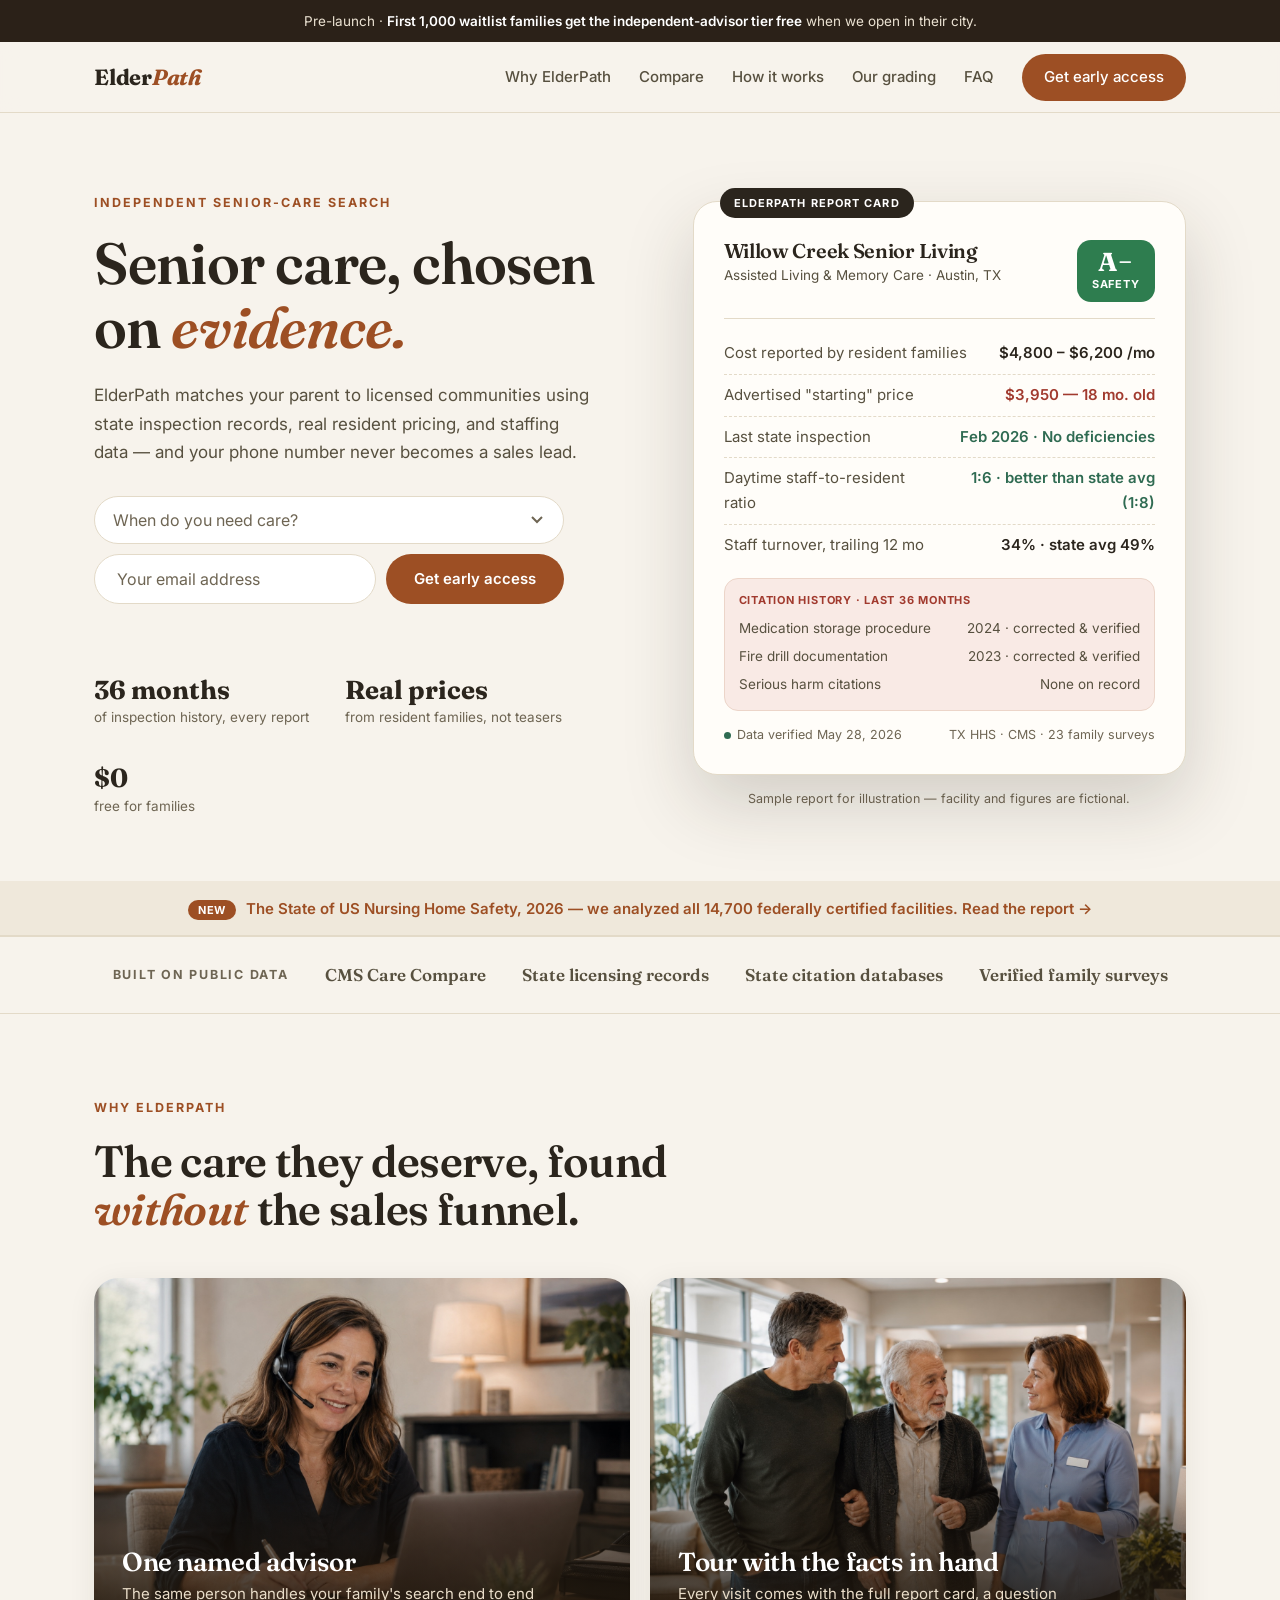
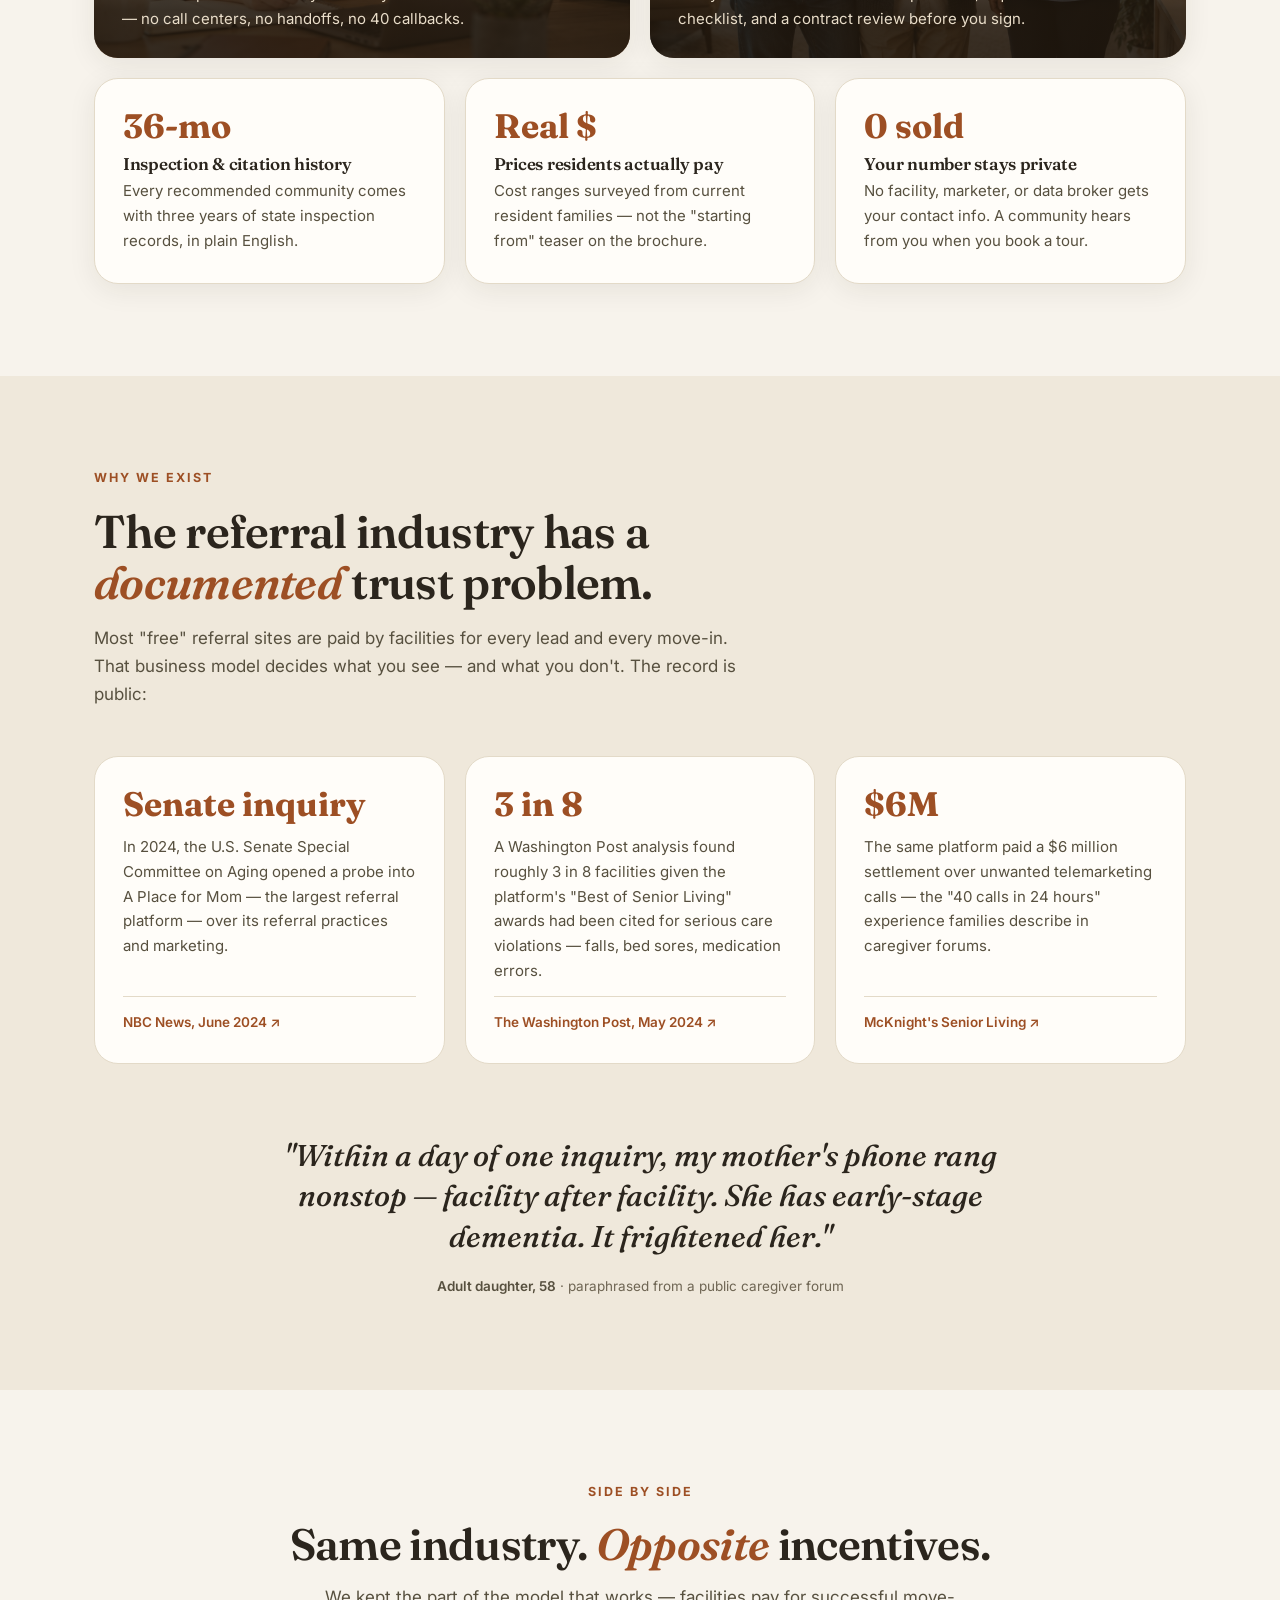
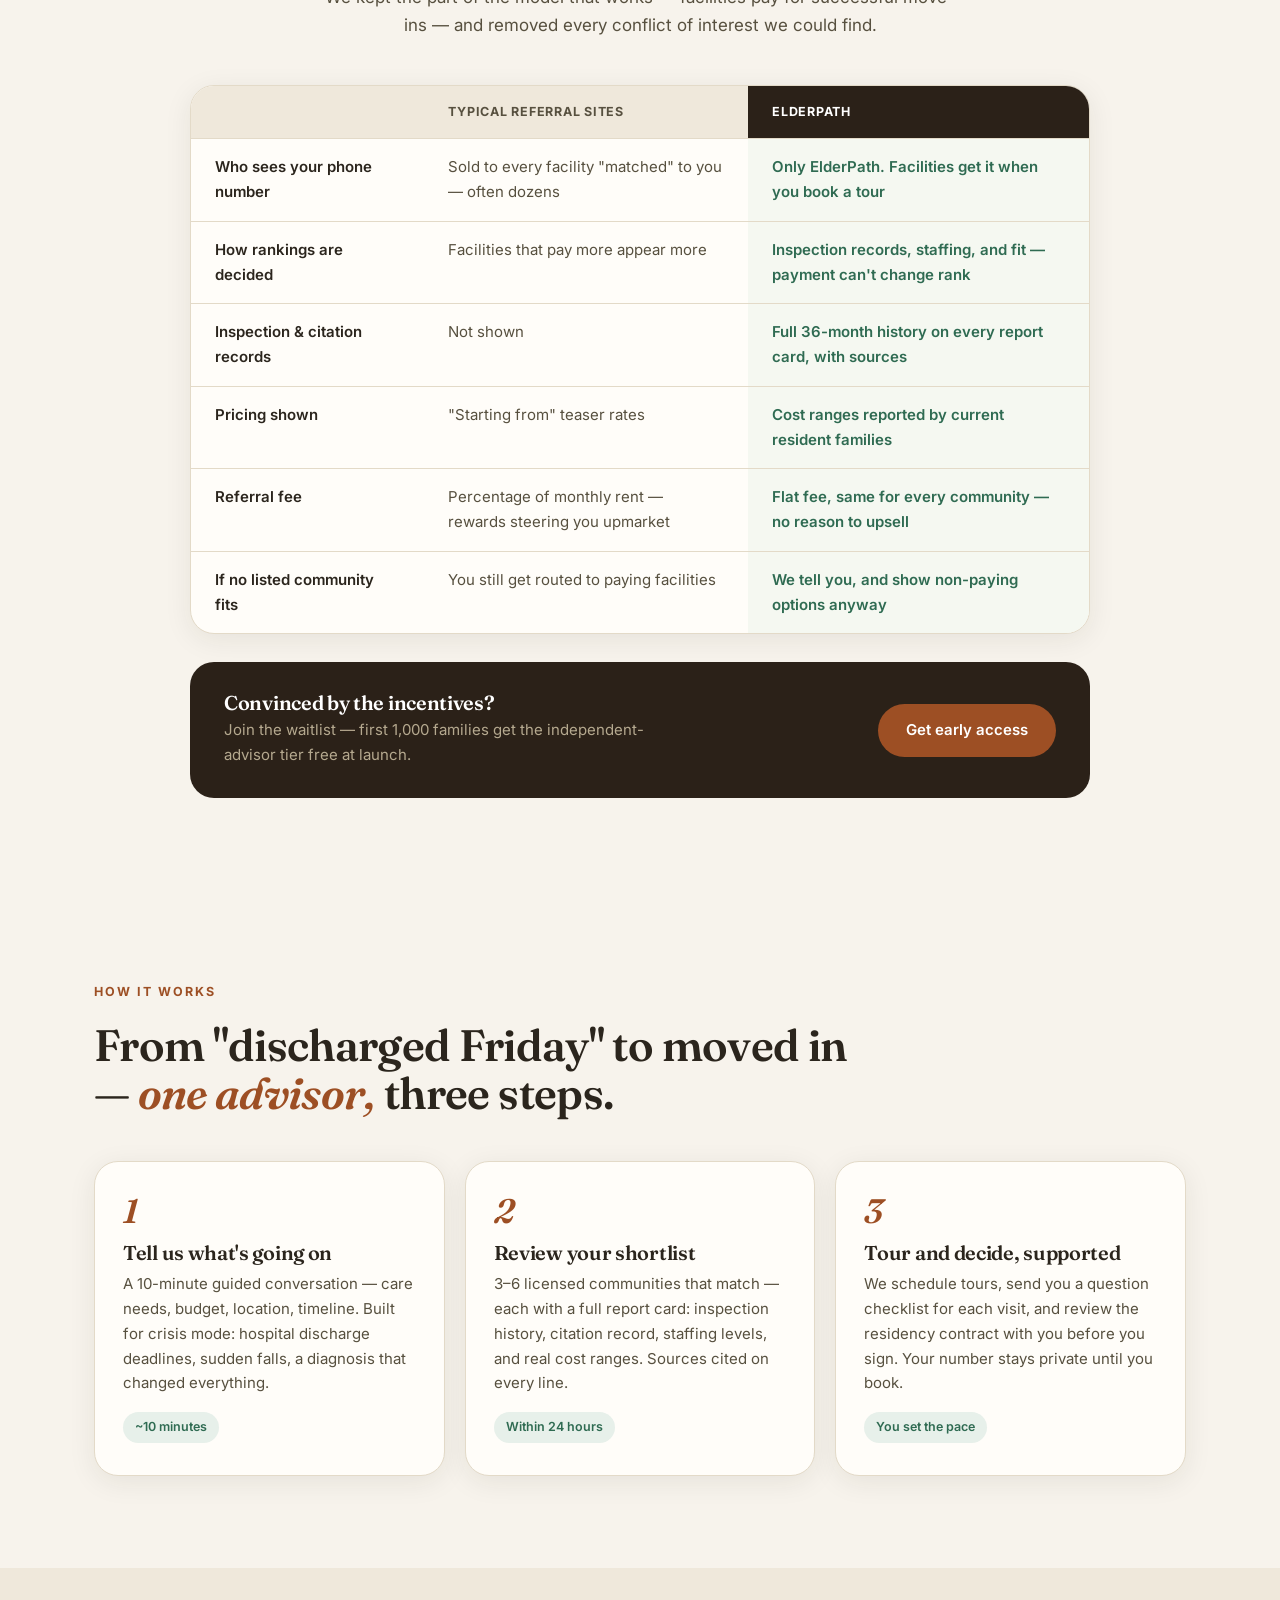
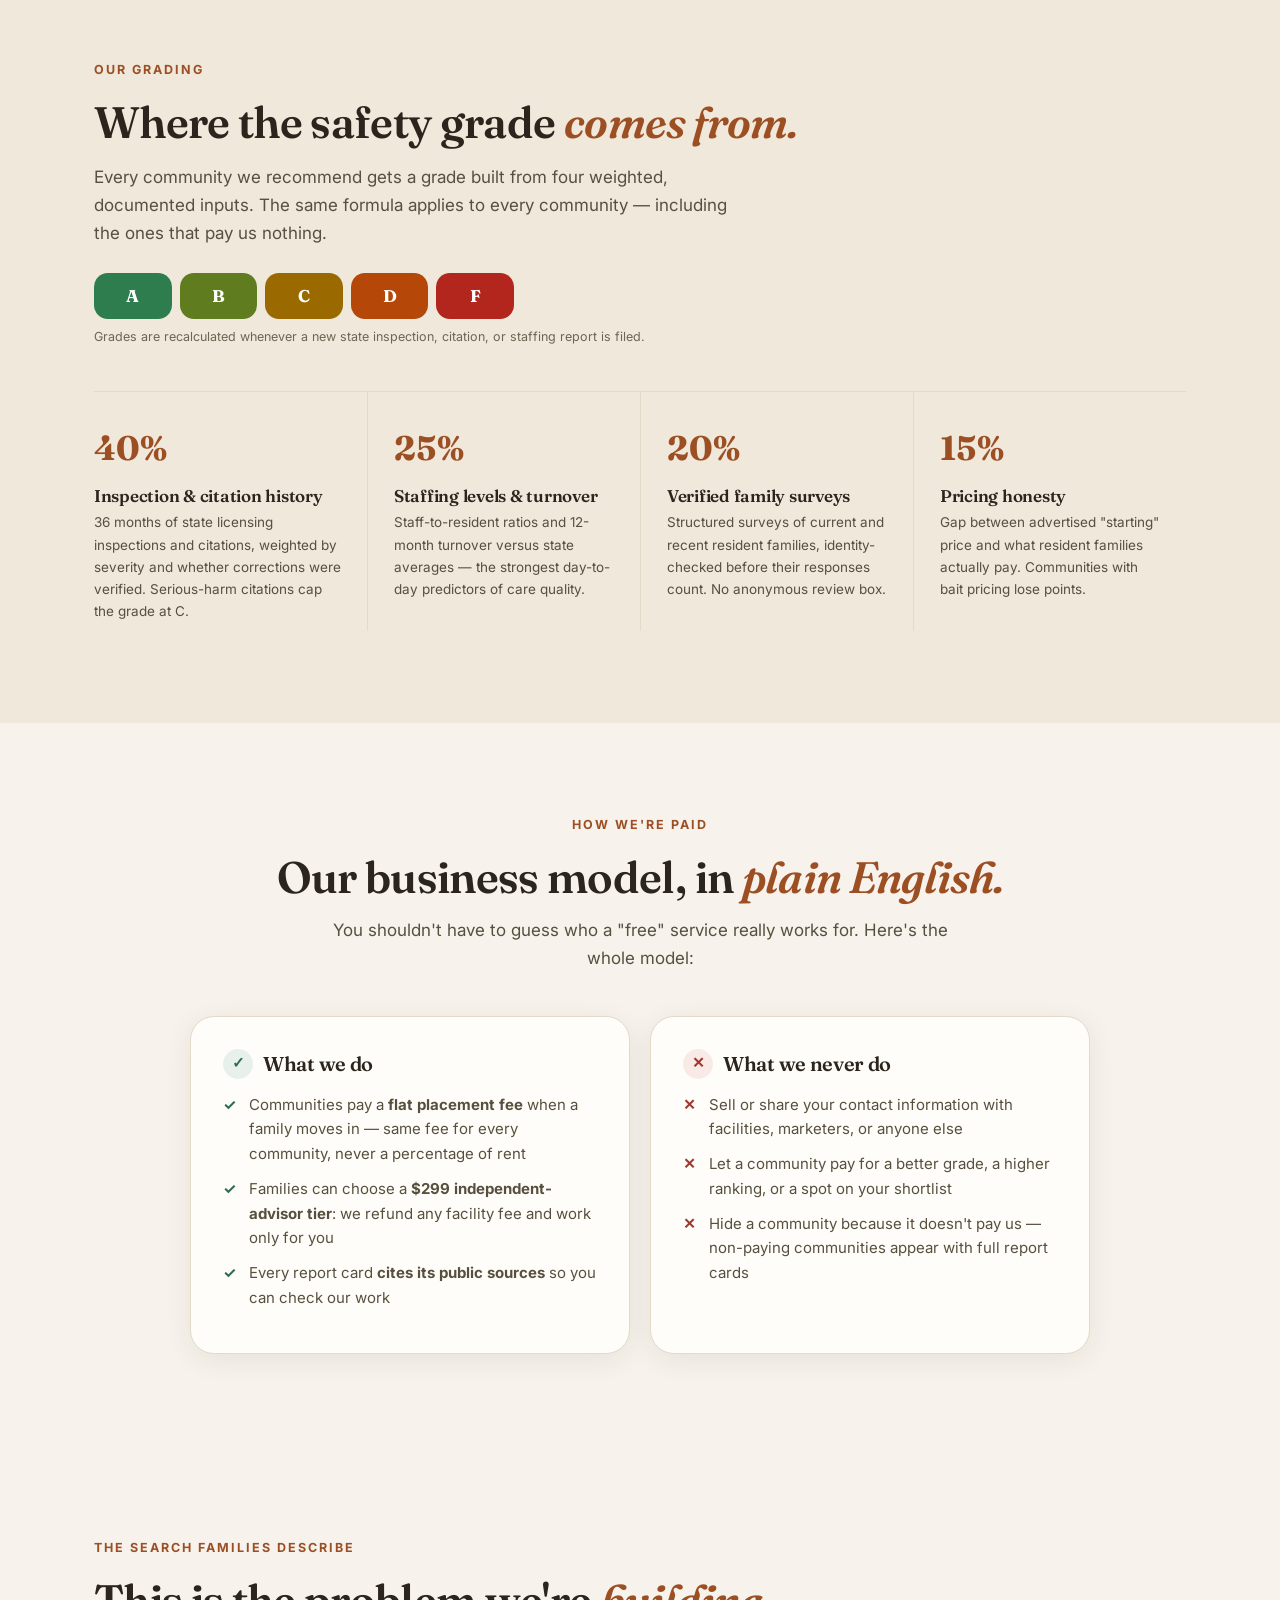
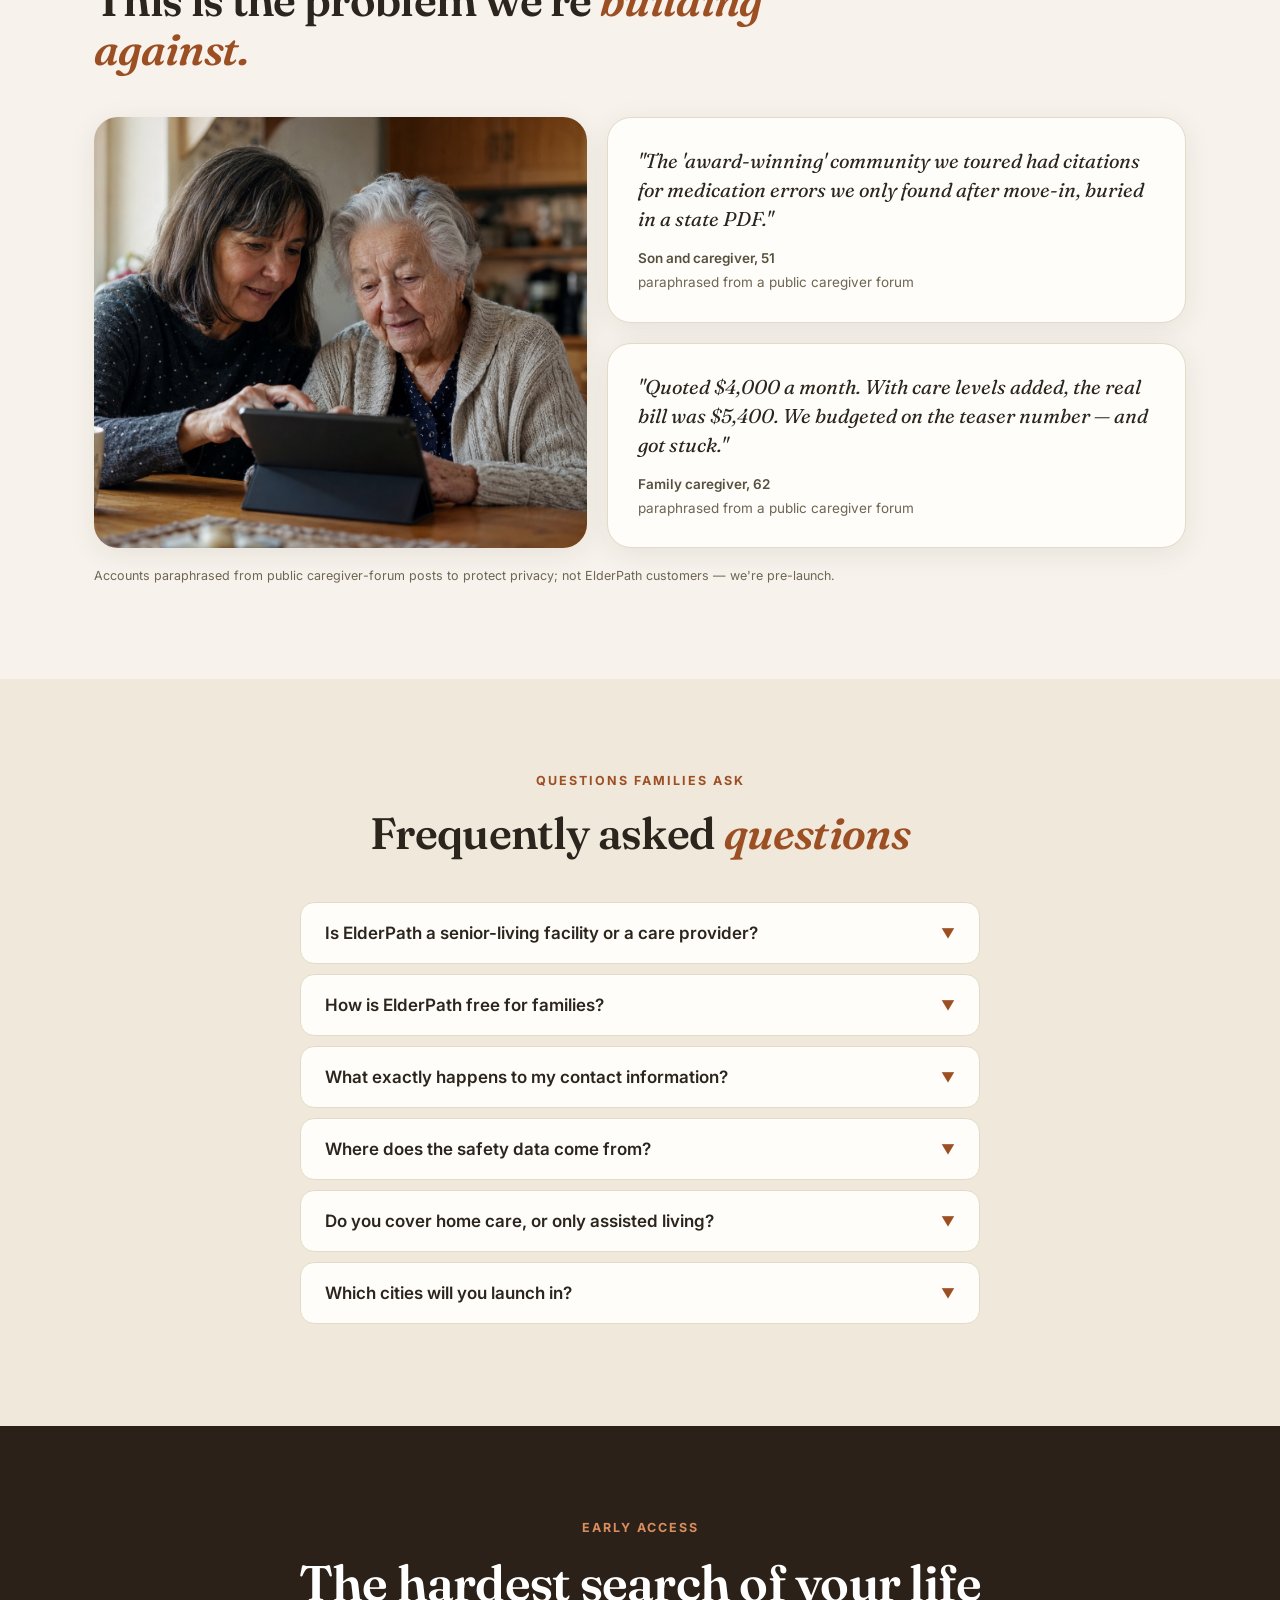
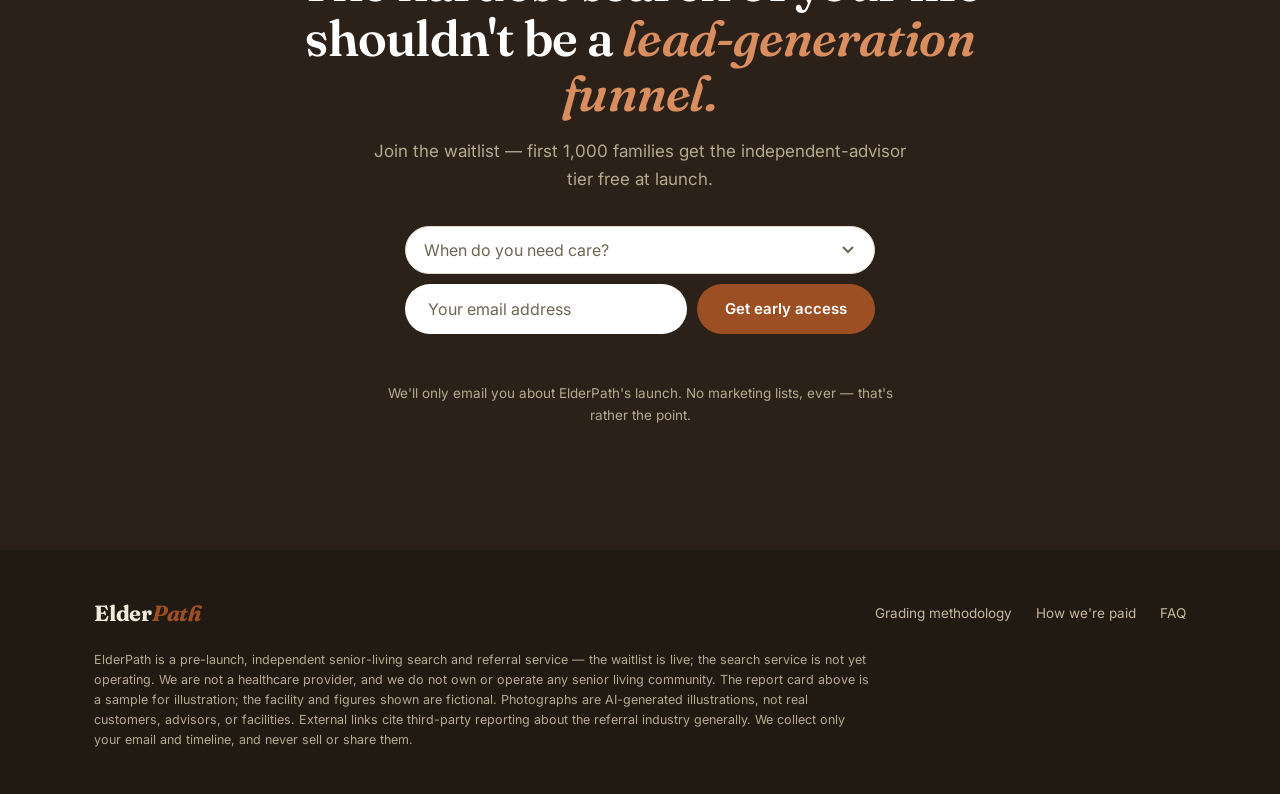
==== index.html @ d596bd9c "Publish Transparency Report No. 1: US nursing home safety 2026 Real analysis of all 14,700 facilitie" ====
<!DOCTYPE html>
<html lang="en">
<head>
<meta charset="UTF-8">
<meta name="viewport" content="width=device-width, initial-scale=1.0">
<title>ElderPath — Senior care, chosen on evidence</title>
<meta name="description" content="ElderPath matches your parent to licensed senior-living communities using state inspection records, real resident pricing, and staffing data. Free for families. Your contact info stays private.">
<link rel="canonical" href="https://yejuntak.github.io/elderpath/">
<meta property="og:type" content="website">
<meta property="og:title" content="ElderPath — Senior care, chosen on evidence">
<meta property="og:description" content="Find safe senior care using state inspection records and real resident pricing — without your phone number becoming a sales lead. Free for families.">
<meta property="og:url" content="https://yejuntak.github.io/elderpath/">
<meta property="og:image" content="https://yejuntak.github.io/elderpath/img/family.jpg">
<meta name="twitter:card" content="summary_large_image">
<meta name="twitter:title" content="ElderPath — Senior care, chosen on evidence">
<meta name="twitter:description" content="The senior-care search that works for your family, not the facility. Inspection records, real prices, zero spam calls.">
<meta name="twitter:image" content="https://yejuntak.github.io/elderpath/img/family.jpg">
<link rel="icon" href="data:image/svg+xml,%3Csvg xmlns='http://www.w3.org/2000/svg' viewBox='0 0 64 64'%3E%3Crect width='64' height='64' rx='14' fill='%239d4f24'/%3E%3Ctext x='32' y='44' font-family='Georgia,serif' font-size='36' font-weight='bold' fill='%23fff' text-anchor='middle'%3EE%3C/text%3E%3C/svg%3E">
<script type="application/ld+json">
{
  "@context": "https://schema.org",
  "@graph": [
    {
      "@type": "Organization",
      "name": "ElderPath",
      "url": "https://yejuntak.github.io/elderpath/",
      "description": "Independent senior-living search and referral service. Communities graded on public state inspection records, staffing data, and real resident pricing. Family contact information is never sold.",
      "slogan": "Senior care, chosen on evidence"
    },
    {
      "@type": "FAQPage",
      "mainEntity": [
        {
          "@type": "Question",
          "name": "Is ElderPath a senior-living facility or a care provider?",
          "acceptedAnswer": { "@type": "Answer", "text": "No. ElderPath does not own or operate any community and does not provide medical care. It is an independent search and advisory service that researches licensed communities, grades them on public data, and guides families through choosing one." }
        },
        {
          "@type": "Question",
          "name": "How is ElderPath free for families?",
          "acceptedAnswer": { "@type": "Answer", "text": "Communities pay a flat placement fee when a family moves in. The fee is flat — never a percentage of rent — it never affects grades or rankings, and communities that don't pay still appear with full report cards. A $299 independent-advisor tier refunds any facility fee for families who prefer zero facility money in their search." }
        },
        {
          "@type": "Question",
          "name": "What happens to my contact information?",
          "acceptedAnswer": { "@type": "Answer", "text": "It stays inside ElderPath. No facility, marketer, or data broker receives your phone number or email. A community receives your contact details only when you ask to book a tour there — and only that community." }
        },
        {
          "@type": "Question",
          "name": "Where does the safety data come from?",
          "acceptedAnswer": { "@type": "Answer", "text": "Public state licensing and inspection databases, state citation records, CMS data where available, and identity-verified surveys of resident families. Every report card lists its sources and the date the data was last verified." }
        },
        {
          "@type": "Question",
          "name": "Does ElderPath cover home care or only assisted living?",
          "acceptedAnswer": { "@type": "Answer", "text": "ElderPath starts with assisted living and memory care, where pricing opacity and lead-selling are worst. Vetted home-care and hospice navigation are on the roadmap." }
        },
        {
          "@type": "Question",
          "name": "Which cities will ElderPath launch in?",
          "acceptedAnswer": { "@type": "Answer", "text": "Metro by metro, starting in Texas, Florida, and Arizona, with full compliance with state referral-agency registration and disclosure laws before launch in regulated states such as California and Washington." }
        }
      ]
    }
  ]
}
</script>
<link rel="preconnect" href="https://fonts.googleapis.com">
<link rel="preconnect" href="https://fonts.gstatic.com" crossorigin>
<link href="https://fonts.googleapis.com/css2?family=Fraunces:ital,opsz,wght@0,9..144,500;0,9..144,600;0,9..144,700;1,9..144,500;1,9..144,600&family=Inter:wght@400;500;600;700&display=swap" rel="stylesheet">
<style>
  /*
    Type scale (8 steps + form-input exception):
    11 micro-caps · 12.5 caption · 13.5 small · 15 body-s · 17 body · 20 h3 · 26 title · 34 stat
    16px on form inputs only (iOS zoom threshold). Display sizes use clamp().
    Radii: 14 small cards/controls · 24 cards · 999 pills · 50% dots.

    Color system — warm ANALOGOUS scheme matching the references (Function/Hims):
    cream canvas · brown ink · ONE accent family (sienna) for all actions + editorial accents.
    Green appears ONLY as semantic data color (safety grade, positive values, success) and
    red ONLY for violations/errors — small, meaningful, never decorative. This keeps the
    palette harmonious (adjacent warm hues) while the audience (stressed 45-65 caregivers)
    reads green/red strictly as data signals on the report card.
  */
  :root {
    --ink: #2b251d;          /* warm near-black */
    --body: #57503f;         /* warm gray-brown body text */
    --muted: #6e6553;        /* captions/meta — AA on cream */
    --cream: #f7f3ec;        /* page canvas */
    --cream-2: #efe8db;      /* alt section */
    --card: #fffdf9;
    --sienna: #9d4f24;       /* primary action / brand accent */
    --sienna-dark: #7c3c17;
    --green: #2f6b52;        /* action + verified: CTA, links, focus, positive data */
    --green-dark: #25563f;
    --green-bg: #e7f0ea;
    --red: #a13a2e;          /* violations / warnings */
    --red-bg: #f9eae5;
    --line: #e3dac8;
    --brown: #2b2118;        /* dark sections */
    --brown-2: #211a12;      /* footer */
    --on-brown: #ece3d3;
    --on-brown-muted: #b5a98f;
    --r-card: 24px;
    --r-s: 14px;
    --shadow: 0 6px 28px rgba(43, 37, 29, .08);
    --shadow-lg: 0 28px 70px rgba(43, 37, 29, .18);
  }
  * { margin: 0; padding: 0; box-sizing: border-box; }
  html { scroll-behavior: smooth; }
  body {
    font-family: 'Inter', -apple-system, BlinkMacSystemFont, sans-serif;
    background: var(--cream); color: var(--ink);
    font-size: 17px; line-height: 1.65; -webkit-font-smoothing: antialiased;
  }
  h1, h2, h3 { font-family: 'Fraunces', Georgia, serif; font-weight: 600; line-height: 1.1; letter-spacing: -.015em; }
  .it { font-style: italic; color: var(--sienna); font-weight: 600; }
  .dark-sec .it { color: #d98e5f; }
  .wrap { max-width: 1140px; margin: 0 auto; padding: 0 clamp(18px, 3.5vw, 24px); }
  section { padding: clamp(56px, 8.5vw, 92px) 0; }
  .kicker {
    display: block; font-size: 12.5px; font-weight: 700; letter-spacing: .16em;
    text-transform: uppercase; color: var(--sienna); margin-bottom: 18px;
  }
  .dark-sec .kicker { color: #d98e5f; }
  .reveal { opacity: 0; transform: translateY(18px); transition: opacity .55s ease, transform .55s ease; }
  .reveal.in { opacity: 1; transform: none; }

  /* ---------- a11y ---------- */
  .skip-link {
    position: absolute; left: -9999px; top: 0; z-index: 100;
    background: var(--ink); color: #fff; font-weight: 600; font-size: 15px;
    padding: 12px 20px; border-radius: 0 0 var(--r-s) 0; text-decoration: none;
  }
  .skip-link:focus { left: 0; }
  a:focus-visible, button:focus-visible { outline: 3px solid var(--sienna); outline-offset: 2px; }
  .dark-sec a:focus-visible, .dark-sec button:focus-visible,
  .mid-cta a:focus-visible, footer a:focus-visible { outline-color: #e0a47c; }
  section { scroll-margin-top: 90px; }
  @media (prefers-reduced-motion: reduce) {
    html { scroll-behavior: auto; }
    .reveal { opacity: 1; transform: none; transition: none; }
    .faq-a { transition: none !important; }
    .faq-q .chev { transition: none !important; }
  }

  /* ---------- announce + nav ---------- */
  .announce { background: var(--brown); color: var(--on-brown); text-align: center; font-size: 13.5px; padding: 10px 16px; }
  .announce strong { color: #fff; font-weight: 600; }
  nav {
    position: sticky; top: 0; z-index: 50;
    background: rgba(247, 243, 236, .93); backdrop-filter: blur(10px);
    border-bottom: 1px solid var(--line);
  }
  .nav-inner { display: flex; align-items: center; justify-content: space-between; height: 70px; }
  .logo { font-family: 'Fraunces', serif; font-weight: 700; font-size: 22px; color: var(--ink); text-decoration: none; letter-spacing: -.01em; }
  .logo em { font-style: italic; color: var(--sienna); }
  .nav-links { display: flex; gap: 28px; align-items: center; }
  .nav-links a { color: var(--body); text-decoration: none; font-size: 15px; font-weight: 500; }
  .nav-links a:hover { color: var(--ink); }
  .btn {
    display: inline-block; background: var(--sienna); color: #fff; border: none; cursor: pointer;
    font-family: 'Inter', sans-serif; font-size: 15px; font-weight: 600;
    padding: 14px 28px; border-radius: 999px; text-decoration: none; transition: background .2s;
  }
  .btn:hover { background: var(--sienna-dark); }
  .nav-links a.btn { color: #fff; padding: 11px 22px; }
  .nav-links a.btn:hover { color: #fff; }

  /* hamburger + drawer (reference pattern: Hims/Function) */
  .menu-btn {
    display: none; background: none; border: 1.5px solid var(--line); border-radius: 999px;
    width: 44px; height: 44px; cursor: pointer; position: relative; flex-shrink: 0;
  }
  .menu-btn .bar, .menu-btn .bar::before {
    content: ""; position: absolute; left: 12px; right: 12px; height: 2px;
    background: var(--ink); border-radius: 2px; transition: transform .25s, top .25s;
  }
  .menu-btn .bar { top: 17px; }
  .menu-btn .bar::before { top: 7px; left: 0; right: 0; }
  .menu-btn[aria-expanded="true"] .bar { top: 20px; transform: rotate(45deg); }
  .menu-btn[aria-expanded="true"] .bar::before { top: 0; transform: rotate(-90deg); }
  .menu-drawer {
    display: none; position: fixed; top: 0; left: 0; right: 0; bottom: 0; z-index: 49;
    background: var(--cream); padding: 130px 28px 32px; overflow-y: auto;
  }
  .menu-drawer.open { display: flex; flex-direction: column; gap: 4px; }
  .menu-drawer a:not(.btn) {
    font-family: 'Fraunces', Georgia, serif; font-size: 26px; font-weight: 600; color: var(--ink);
    text-decoration: none; padding: 14px 0; border-bottom: 1px solid var(--line);
  }
  .menu-drawer a:not(.btn):hover { color: var(--sienna); }
  .menu-drawer .btn { margin-top: 24px; text-align: center; font-size: 17px; padding: 16px 28px; }
  .menu-drawer .drawer-note { font-size: 13.5px; color: var(--muted); margin-top: 14px; text-align: center; }
  body.menu-open { overflow: hidden; }

  /* ---------- hero ---------- */
  .hero { padding: 80px 0 64px; }
  .hero-grid { display: grid; grid-template-columns: 1.04fr .96fr; gap: 64px; align-items: center; }
  .hero h1 { font-size: clamp(38px, 4.8vw, 58px); margin-bottom: 22px; font-weight: 600; }
  .hero p.sub { font-size: 17px; color: var(--body); margin-bottom: 30px; max-width: 500px; }
  .waitlist { display: flex; flex-wrap: wrap; gap: 10px; max-width: 470px; }
  .waitlist input {
    flex: 1; min-width: 0; padding: 14px 22px; font-size: 16px; font-family: inherit;
    border: 1.5px solid var(--line); border-radius: 999px; background: #fff; color: var(--ink);
  }
  .waitlist select.when {
    flex: 1 1 100%; padding: 13px 18px; font-size: 16px; font-family: inherit;
    border: 1.5px solid var(--line); border-radius: 999px; background: #fff; color: var(--ink);
    appearance: none; -webkit-appearance: none;
    background-image: url("data:image/svg+xml;charset=utf-8,%3Csvg xmlns='http://www.w3.org/2000/svg' width='12' height='8'%3E%3Cpath d='M1 1l5 5 5-5' stroke='%236e6553' stroke-width='2' fill='none'/%3E%3C/svg%3E");
    background-repeat: no-repeat; background-position: right 20px center;
  }
  .waitlist select.when:focus { outline: 2px solid var(--sienna); border-color: var(--sienna); }
  .waitlist select.when.placeholder { color: var(--muted); }
  .waitlist input::placeholder { color: var(--muted); }
  .waitlist input:focus { outline: 2px solid var(--sienna); border-color: var(--sienna); }
  .waitlist input.invalid { border-color: var(--red); outline: 2px solid var(--red); }
  .waitlist-msg { font-size: 15px; font-weight: 600; min-height: 24px; margin-top: 10px; }
  .waitlist-msg.ok { color: var(--green); }
  .waitlist-msg.err { color: var(--red); font-weight: 500; }
  .hero-stats { display: flex; gap: 36px; margin-top: 38px; flex-wrap: wrap; }
  .hstat .n { font-family: 'Fraunces', serif; font-size: 26px; font-weight: 700; color: var(--ink); line-height: 1.1; }
  .hstat .l { font-size: 13.5px; color: var(--muted); margin-top: 2px; }

  /* ---------- report card ---------- */
  .report-card {
    background: var(--card); border-radius: var(--r-card); box-shadow: var(--shadow-lg);
    padding: 28px 30px; border: 1px solid var(--line); position: relative;
  }
  .rc-tag {
    position: absolute; top: -14px; left: 26px; background: var(--ink); color: #fff;
    font-size: 11px; font-weight: 700; letter-spacing: .1em; text-transform: uppercase;
    padding: 6px 14px; border-radius: 999px;
  }
  .rc-head { display: flex; justify-content: space-between; align-items: flex-start; gap: 16px; border-bottom: 1px solid var(--line); padding: 10px 0 16px; margin-bottom: 14px; }
  .rc-head .rc-name { font-family: 'Fraunces', Georgia, serif; font-weight: 600; line-height: 1.1; letter-spacing: -.015em; font-size: 20px; }
  .rc-head .loc { font-size: 13.5px; color: var(--body); margin-top: 2px; }
  .grade {
    flex-shrink: 0; text-align: center; background: #2e7d4f; border: none;
    border-radius: var(--r-s); padding: 9px 15px;
  }
  .grade .g { font-family: 'Fraunces', serif; font-size: 26px; font-weight: 700; color: #fff; line-height: 1; }
  .grade .gl { font-size: 11px; font-weight: 700; letter-spacing: .08em; color: #fff; text-transform: uppercase; }
  .rc-row { display: flex; justify-content: space-between; align-items: baseline; gap: 12px; padding: 8px 0; font-size: 15px; border-bottom: 1px dashed var(--line); }
  .rc-row:has(+ .rc-violations) { border-bottom: none; }
  .rc-row .label { color: var(--body); }
  .rc-row .val { font-weight: 600; text-align: right; }
  .val.ok { color: var(--green); }
  .val.warn { color: var(--red); }
  .rc-violations { background: var(--red-bg); border: 1px solid #ecd5c9; border-radius: var(--r-s); padding: 12px 14px; margin-top: 12px; font-size: 13.5px; }
  .rc-violations strong { display: block; margin-bottom: 5px; font-size: 11px; letter-spacing: .07em; text-transform: uppercase; color: var(--red); }
  .rc-violations div { display: flex; justify-content: space-between; gap: 10px; padding: 3px 0; color: var(--body); }
  .rc-foot { display: flex; justify-content: space-between; align-items: center; margin-top: 14px; font-size: 12.5px; color: var(--muted); }
  .rc-foot .stamp { display: inline-flex; align-items: center; gap: 6px; }
  .rc-foot .dot { width: 7px; height: 7px; border-radius: 50%; background: var(--green); }
  .rc-note { text-align: center; font-size: 12.5px; color: var(--muted); margin-top: 14px; }

  /* ---------- report callout ---------- */
  .report-callout { background: var(--cream-2); border-bottom: 1px solid var(--line); padding: 13px 0; text-align: center; }
  .report-callout a { color: var(--sienna); font-weight: 600; font-size: 15px; text-decoration: none; }
  .report-callout a:hover { color: var(--sienna-dark); text-decoration: underline; }
  .report-callout .new { background: var(--sienna); color: #fff; font-size: 11px; font-weight: 700; letter-spacing: .08em; text-transform: uppercase; border-radius: 999px; padding: 3px 10px; margin-right: 10px; }

  /* ---------- sources strip ---------- */
  .sources-strip { border-top: 1px solid var(--line); border-bottom: 1px solid var(--line); padding: 24px 0; background: var(--cream); }
  .sources-inner { display: flex; align-items: center; justify-content: center; gap: 14px 36px; flex-wrap: wrap; }
  .sources-inner .lead-in { font-size: 12.5px; font-weight: 700; letter-spacing: .14em; text-transform: uppercase; color: var(--muted); }
  .src-chip { font-family: 'Fraunces', serif; font-size: 17px; font-weight: 600; color: var(--body); }

  /* ---------- bento (Hims-style) ---------- */
  .bento { background: var(--cream); padding-top: 84px; }
  .bento-head { max-width: 720px; margin-bottom: 44px; }
  .bento-head h2 { font-size: clamp(30px, 4vw, 44px); }
  .bento-grid { display: grid; grid-template-columns: 1fr 1fr; gap: 20px; }
  .bento-grid .row2 { display: grid; grid-template-columns: repeat(auto-fit, minmax(265px, 1fr)); gap: 20px; grid-column: 1 / -1; }
  .b-card { border-radius: var(--r-card); overflow: hidden; position: relative; box-shadow: var(--shadow); }
  .b-photo { min-height: clamp(280px, 42vw, 380px); display: flex; align-items: flex-end; }
  .b-photo img { position: absolute; inset: 0; width: 100%; height: 100%; object-fit: cover; }
  .b-photo .scrim {
    position: relative; width: 100%; padding: 110px 28px 26px;
    background: linear-gradient(180deg, rgba(33,24,14,0) 0%, rgba(33,24,14,.86) 78%);
  }
  .b-photo h3 { color: #fff; font-size: 26px; margin-bottom: 6px; }
  .b-photo p { color: #e9ddc9; font-size: 15px; max-width: 46ch; }
  .b-small { background: var(--card); border: 1px solid var(--line); padding: 30px 28px; }
  .b-small .big { font-family: 'Fraunces', serif; font-size: 34px; font-weight: 700; color: var(--sienna); line-height: 1.05; margin-bottom: 10px; }
  .b-small h3 { font-size: 17px; margin-bottom: 6px; }
  .b-small p { font-size: 15px; color: var(--body); }

  /* ---------- evidence (Function-style) ---------- */
  .evidence-sec { background: var(--cream-2); }
  .evidence-sec h2 { font-size: clamp(30px, 4.2vw, 46px); max-width: 800px; }
  .evidence-sec .lead { color: var(--body); max-width: 660px; margin: 16px 0 48px; font-size: 17px; }
  .evidence-grid { display: grid; grid-template-columns: repeat(auto-fit, minmax(260px, 1fr)); gap: 20px; }
  .evidence { background: var(--card); border: 1px solid var(--line); border-radius: var(--r-card); padding: 30px 28px; display: flex; flex-direction: column; gap: 12px; }
  .evidence .stat { font-family: 'Fraunces', serif; font-size: 34px; font-weight: 700; color: var(--sienna); line-height: 1.05; }
  .evidence p { font-size: 15px; color: var(--body); flex: 1; max-width: 62ch; }
  .evidence a { font-size: 13.5px; color: var(--sienna); text-decoration: none; font-weight: 600; border-top: 1px solid var(--line); padding-top: 14px; }
  .evidence a:hover { color: var(--sienna-dark); text-decoration: underline; }
  .evidence a::after { content: " ↗"; }
  .pull-quote { max-width: 820px; margin: 72px auto 0; text-align: center; }
  .pull-quote blockquote { font-family: 'Fraunces', serif; font-style: italic; font-weight: 500; font-size: clamp(22px, 3vw, 30px); line-height: 1.35; color: var(--ink); }
  .pull-quote .attr { margin-top: 18px; font-size: 13.5px; color: var(--muted); }
  .pull-quote .attr strong { color: var(--body); font-weight: 600; }

  /* ---------- comparison ---------- */
  .compare h2 { font-size: clamp(30px, 4vw, 44px); }
  .compare .lead { color: var(--body); max-width: 640px; margin: 14px auto 46px; }
  .center { text-align: center; }
  .table-card { background: var(--card); border: 1px solid var(--line); border-radius: var(--r-card); box-shadow: var(--shadow); overflow: hidden; max-width: 900px; margin: 0 auto; }
  table.cmp { width: 100%; border-collapse: collapse; font-size: 15px; }
  .cmp th, .cmp td { padding: 16px 24px; text-align: left; border-bottom: 1px solid var(--line); vertical-align: top; }
  .cmp thead th { background: var(--cream-2); font-size: 12.5px; letter-spacing: .06em; text-transform: uppercase; color: var(--body); }
  .cmp thead th:nth-child(3) { background: var(--brown); color: #fff; }
  .cmp tbody tr:last-child td { border-bottom: none; }
  .cmp td.dim { color: var(--body); }
  .cmp td.win { font-weight: 600; color: var(--green); background: #f5f8f1; }
  .cmp td:first-child { font-weight: 600; width: 26%; }
  .mid-cta {
    max-width: 900px; margin: 28px auto 0; background: var(--brown); color: #fff;
    border-radius: var(--r-card); padding: 30px 34px;
    display: flex; align-items: center; justify-content: space-between; gap: 20px; flex-wrap: wrap; text-align: left;
  }
  .mid-cta h3 { font-size: 20px; margin-bottom: 4px; color: #fff; }
  .mid-cta p { font-size: 15px; color: var(--on-brown-muted); max-width: 52ch; }
  .mid-cta .btn { flex-shrink: 0; }

  /* ---------- how it works ---------- */
  .how h2 { font-size: clamp(30px, 4vw, 44px); max-width: 760px; }
  .steps-grid { display: grid; grid-template-columns: repeat(auto-fit, minmax(260px, 1fr)); gap: 20px; margin-top: 44px; }
  .step { background: var(--card); border: 1px solid var(--line); border-radius: var(--r-card); padding: 32px 28px; box-shadow: var(--shadow); }
  .step .num { font-family: 'Fraunces', serif; font-style: italic; font-size: 34px; font-weight: 600; color: var(--sienna); line-height: 1; margin-bottom: 14px; }
  .step h3 { font-size: 20px; margin-bottom: 8px; }
  .step p { font-size: 15px; color: var(--body); }
  .step .meta { margin-top: 16px; font-size: 12.5px; font-weight: 600; color: var(--green); background: var(--green-bg); display: inline-block; padding: 5px 12px; border-radius: 999px; }

  /* ---------- methodology (Function columns) ---------- */
  .method { background: var(--cream-2); }
  .method h2 { font-size: clamp(30px, 4vw, 44px); max-width: 720px; }
  .method .lead { color: var(--body); max-width: 640px; margin: 16px 0 12px; }
  .grade-legend { display: flex; gap: 8px; max-width: 420px; margin: 26px 0 8px; }
  .gl-chip { flex: 1; text-align: center; border-radius: var(--r-s); padding: 9px 0; font-family: 'Fraunces', serif; font-weight: 700; font-size: 17px; }
  /* vivid solid grade scale — all white-text pairs ≥4.5:1, distinct from cream bgs */
  .gl-a { background: #2e7d4f; color: #fff; }
  .gl-b { background: #5f7d1f; color: #fff; }
  .gl-c { background: #9a6a00; color: #fff; }
  .gl-d { background: #b54708; color: #fff; }
  .gl-f { background: #b3261e; color: #fff; }
  .gl-cap { font-size: 12.5px; color: var(--muted); margin-bottom: 8px; }
  .method-grid { display: grid; grid-template-columns: repeat(4, 1fr); gap: 0; margin-top: 44px; border-top: 1px solid var(--line); }
  .m-col { padding: 28px 26px 8px; border-left: 1px solid var(--line); }
  .m-col:first-child { border-left: none; padding-left: 0; }
  .m-col .w { font-family: 'Fraunces', serif; font-size: 34px; font-weight: 700; color: var(--sienna); }
  .m-col h3 { font-size: 17px; margin: 10px 0 6px; }
  .m-col p { font-size: 13.5px; color: var(--body); }

  /* ---------- money ---------- */
  .money h2 { font-size: clamp(30px, 4vw, 44px); }
  .money .lead { color: var(--body); max-width: 640px; margin: 14px auto 0; }
  .money-grid { display: grid; grid-template-columns: repeat(auto-fit, minmax(300px, 1fr)); gap: 20px; margin: 44px auto 0; max-width: 900px; }
  .money-card { background: var(--card); border: 1px solid var(--line); border-radius: var(--r-card); padding: 32px; box-shadow: var(--shadow); text-align: left; }
  .money-card h3 { font-size: 20px; margin-bottom: 14px; display: flex; align-items: center; gap: 10px; }
  .money-card h3 .ic { width: 30px; height: 30px; border-radius: 50%; display: inline-flex; align-items: center; justify-content: center; font-size: 15px; flex-shrink: 0; }
  .ic-yes { background: var(--green-bg); color: var(--green); }
  .ic-no { background: var(--red-bg); color: var(--red); }
  .money-card ul { list-style: none; }
  .money-card li { padding-left: 26px; position: relative; margin-bottom: 10px; font-size: 15px; color: var(--body); }
  .money-card.yes li::before { content: "✓"; position: absolute; left: 0; color: var(--green); font-weight: 700; }
  .money-card.no li::before { content: "✕"; position: absolute; left: 0; color: var(--red); font-weight: 700; }

  /* ---------- voices ---------- */
  .voices h2 { font-size: clamp(30px, 4vw, 44px); max-width: 700px; }
  .voices-flex { display: grid; grid-template-columns: .92fr 1.08fr; gap: 20px; margin-top: 44px; align-items: stretch; }
  .voices-photo { border-radius: var(--r-card); overflow: hidden; box-shadow: var(--shadow); }
  .voices-photo img { width: 100%; height: 100%; object-fit: cover; display: block; }
  .voices-stack { display: grid; gap: 20px; align-content: center; }
  .voice { background: var(--card); border: 1px solid var(--line); border-radius: var(--r-card); padding: 28px 30px; box-shadow: var(--shadow); }
  .voice p { font-family: 'Fraunces', serif; font-style: italic; font-size: 20px; line-height: 1.45; color: var(--ink); margin-bottom: 14px; max-width: 52ch; }
  .voice .who { font-size: 13.5px; font-weight: 600; color: var(--body); }
  .voice .who span { display: block; font-weight: 400; color: var(--muted); margin-top: 2px; }
  .voices-cap { font-size: 12.5px; color: var(--muted); margin-top: 18px; }

  /* ---------- FAQ ---------- */
  .faq-section { background: var(--cream-2); }
  .faq-section h2 { font-size: clamp(30px, 4vw, 44px); }
  .faq-list { max-width: 680px; margin: 44px auto 0; }
  .faq-item { background: var(--card); border: 1px solid var(--line); border-radius: var(--r-s); margin-bottom: 10px; overflow: hidden; }
  .faq-q {
    width: 100%; text-align: left; background: none; border: none; cursor: pointer;
    font-family: 'Inter', sans-serif; font-size: 17px; font-weight: 600; color: var(--ink);
    padding: 20px 24px; display: flex; justify-content: space-between; align-items: center; gap: 16px;
  }
  .faq-q .chev { transition: transform .25s; color: var(--sienna); font-size: 13.5px; flex-shrink: 0; }
  .faq-item.open .chev { transform: rotate(180deg); }
  .faq-a { max-height: 0; overflow: hidden; visibility: hidden; transition: max-height .3s ease, visibility 0s linear .3s; }
  .faq-item.open .faq-a { visibility: visible; transition: max-height .3s ease, visibility 0s; }
  .faq-a p { padding: 0 24px 22px; color: var(--body); font-size: 15px; max-width: 62ch; }

  /* ---------- final + footer ---------- */
  .dark-sec { background: var(--brown); color: var(--on-brown); }
  .dark-sec h2 { color: #fff; }
  .final { text-align: center; }
  .final h2 { font-size: clamp(32px, 4.6vw, 50px); margin-bottom: 16px; max-width: 800px; margin-left: auto; margin-right: auto; }
  .final p { color: var(--on-brown-muted); max-width: 540px; margin: 0 auto 32px; font-size: 17px; }
  .final .waitlist { justify-content: center; margin: 0 auto; }
  .final .waitlist input { border-color: transparent; }
  .final .waitlist-msg.ok { color: #9fd0b4; }
  .final .waitlist-msg.err { color: #f0ad97; }
  .final .privacy-note { font-size: 13.5px; color: var(--on-brown-muted); margin-top: 14px; }
  footer { background: var(--brown-2); color: var(--on-brown-muted); padding: 44px 0; font-size: 13.5px; }
  .foot-inner { display: flex; justify-content: space-between; align-items: center; flex-wrap: wrap; gap: 18px; }
  .foot-inner .logo { color: #f1e9da; }
  .foot-links { display: flex; gap: 24px; }
  .foot-links a { color: #c4b89e; text-decoration: none; display: inline-block; padding: 8px 0; }
  .foot-links a:hover { color: #fff; }
  .disclaimer { font-size: 12.5px; color: var(--on-brown-muted); margin-top: 18px; max-width: 780px; line-height: 1.6; }

  /* ---------- responsive ----------
     Fluid by default (clamp + auto-fit grids); media tiers only restructure layout:
     1100 = methodology 2×2 · 940 = single-column heroes, chip nav · 720 = table→cards · 480 = compact polish */
  @media (max-width: 1100px) {
    .method-grid { grid-template-columns: 1fr 1fr; }
    .m-col { border-left: none; padding: 24px 0 8px; }
    .m-col:nth-child(even) { border-left: 1px solid var(--line); padding-left: 26px; }
    .m-col:nth-child(odd) { padding-right: 26px; }
    .m-col:nth-child(n+3) { border-top: 1px solid var(--line); }
    .hero-grid { gap: 44px; }
  }
  @media (max-width: 940px) {
    .hero { padding: 52px 0 56px; }
    .hero-grid { grid-template-columns: 1fr; }
    .bento-grid { grid-template-columns: 1fr; }
    .voices-flex { grid-template-columns: 1fr; }
    .nav-links a:not(.btn) { display: none; }
    .nav-inner { justify-content: flex-start; gap: 12px; }
    .nav-links { margin-left: auto; gap: 12px; }
    .menu-btn { display: block; }
    section { scroll-margin-top: 100px; }
    .waitlist { flex-direction: column; }
    .waitlist .btn { width: 100%; }
    .hero-stats { gap: 24px; }
    .voices-photo img { max-height: 320px; }
  }
  @media (max-width: 720px) {
    .method-grid { grid-template-columns: 1fr; border-top: none; }
    .m-col, .m-col:nth-child(even), .m-col:nth-child(odd) { border-left: none; padding: 22px 0 6px; }
    .m-col:nth-child(n+2) { border-top: 1px solid var(--line); }
    .m-col:first-child { border-top: none; }
    .mid-cta { padding: 26px; }
    .mid-cta .btn { width: 100%; text-align: center; }
    .cmp thead { display: none; }
    .cmp tr { display: block; border-bottom: 8px solid var(--cream-2); }
    .cmp td { display: block; border-bottom: 1px dashed var(--line); }
    .cmp td:first-child { background: var(--cream-2); width: auto; }
    .cmp td.dim::before { content: "Typical referral sites — "; font-weight: 600; color: var(--ink); }
    .cmp td.win::before { content: "ElderPath — "; }
  }
  @media (max-width: 480px) {
    .announce { font-size: 12.5px; }
    .announce-extra { display: none; }
    .report-card { padding: 22px 18px; }
    .rc-row { font-size: 13.5px; }
    .hero-stats { display: grid; grid-template-columns: 1fr; gap: 0; margin-top: 28px; }
    .hstat { display: flex; align-items: baseline; gap: 12px; padding: 12px 0; border-top: 1px solid var(--line); }
    .hstat .n { font-size: 20px; flex-shrink: 0; }
    .hstat .l { margin-top: 0; }
    .foot-inner { flex-direction: column; align-items: flex-start; gap: 8px; }
    .foot-links { flex-wrap: wrap; gap: 4px 18px; }
    .b-photo .scrim { padding: 90px 20px 20px; }
    .b-photo h3 { font-size: 20px; }
    .voice { padding: 22px; }
    .voice p { font-size: 17px; }
    .cmp th, .cmp td { padding: 14px 18px; }
    .faq-q { font-size: 15px; padding: 17px 18px; }
    .faq-a p { padding: 0 18px 18px; }
  }
</style>
</head>
<body>

<a class="skip-link" href="#main">Skip to content</a>

<div class="announce">Pre-launch · <strong>First 1,000 waitlist families get the independent-advisor tier free</strong><span class="announce-extra"> when we open in their city.</span></div>

<nav aria-label="Main">
  <div class="wrap nav-inner">
    <a class="logo" href="#">Elder<em>Path</em></a>
    <div class="nav-links">
      <a href="#why">Why ElderPath</a>
      <a href="#compare">Compare</a>
      <a href="#how">How it works</a>
      <a href="#method">Our grading</a>
      <a href="#faq">FAQ</a>
      <a href="#join" class="btn">Get early access</a>
    </div>
    <button class="menu-btn" type="button" aria-expanded="false" aria-controls="menu-drawer" aria-label="Open menu">
      <span class="bar" aria-hidden="true"></span>
    </button>
  </div>
</nav>
<div class="menu-drawer" id="menu-drawer">
  <a href="#why">Why ElderPath</a>
  <a href="#compare">Compare</a>
  <a href="#how">How it works</a>
  <a href="#method">Our grading</a>
  <a href="#money">How we're paid</a>
  <a href="#faq">FAQ</a>
  <a href="#join" class="btn">Get early access</a>
  <p class="drawer-note">Free for families · Your info is never sold</p>
</div>

<main id="main">

<header class="hero">
  <div class="wrap hero-grid">
    <div>
      <span class="kicker">Independent senior-care search</span>
      <h1>Senior care, chosen on <span class="it">evidence.</span></h1>
      <p class="sub">ElderPath matches your parent to licensed communities using state inspection records, real resident pricing, and staffing data — and your phone number never becomes a sales lead.</p>
      <form class="waitlist" data-waitlist novalidate>
        <select class="when placeholder" aria-label="When do you expect to need a community?">
          <option value="" disabled selected>When do you need care?</option>
          <option value="now">Now — urgent</option>
          <option value="3mo">Within 3 months</option>
          <option value="12mo">3–12 months</option>
          <option value="research">Just researching</option>
        </select>
        <input type="email" placeholder="Your email address" aria-label="Email address">
        <button class="btn" type="submit">Get early access</button>
      </form>
      <div class="waitlist-msg" aria-live="polite"></div>
      <div class="hero-stats">
        <div class="hstat"><div class="n">36 months</div><div class="l">of inspection history, every report</div></div>
        <div class="hstat"><div class="n">Real prices</div><div class="l">from resident families, not teasers</div></div>
        <div class="hstat"><div class="n">$0</div><div class="l">free for families</div></div>
      </div>
    </div>
    <div class="reveal">
      <div class="report-card" role="group" aria-label="Sample community report card">
        <span class="rc-tag">ElderPath Report Card</span>
        <div class="rc-head">
          <div>
            <p class="rc-name">Willow Creek Senior Living</p>
            <div class="loc">Assisted Living &amp; Memory Care · Austin, TX</div>
          </div>
          <div class="grade"><div class="g">A−</div><div class="gl">Safety</div></div>
        </div>
        <div class="rc-row"><span class="label">Cost reported by resident families</span><span class="val">$4,800 – $6,200 /mo</span></div>
        <div class="rc-row"><span class="label">Advertised "starting" price</span><span class="val warn">$3,950 — 18 mo. old</span></div>
        <div class="rc-row"><span class="label">Last state inspection</span><span class="val ok">Feb 2026 · No deficiencies</span></div>
        <div class="rc-row"><span class="label">Daytime staff-to-resident ratio</span><span class="val ok">1:6 · better than state avg (1:8)</span></div>
        <div class="rc-row"><span class="label">Staff turnover, trailing 12 mo</span><span class="val">34% · state avg 49%</span></div>
        <div class="rc-violations">
          <strong>Citation history · last 36 months</strong>
          <div><span>Medication storage procedure</span><span>2024 · corrected &amp; verified</span></div>
          <div><span>Fire drill documentation</span><span>2023 · corrected &amp; verified</span></div>
          <div><span>Serious harm citations</span><span>None on record</span></div>
        </div>
        <div class="rc-foot">
          <span class="stamp"><span class="dot"></span>Data verified May 28, 2026</span>
          <span>TX HHS · CMS · 23 family surveys</span>
        </div>
      </div>
      <p class="rc-note">Sample report for illustration — facility and figures are fictional.</p>
    </div>
  </div>
</header>

<div class="report-callout">
  <div class="wrap"><a href="report/"><span class="new">New</span>The State of US Nursing Home Safety, 2026 — we analyzed all 14,700 federally certified facilities. Read the report →</a></div>
</div>

<div class="sources-strip">
  <div class="wrap sources-inner">
    <span class="lead-in">Built on public data</span>
    <span class="src-chip">CMS Care Compare</span>
    <span class="src-chip">State licensing records</span>
    <span class="src-chip">State citation databases</span>
    <span class="src-chip">Verified family surveys</span>
  </div>
</div>

<section class="bento" id="why">
  <div class="wrap">
    <div class="bento-head">
      <span class="kicker">Why ElderPath</span>
      <h2>The care they deserve, found <span class="it">without</span> the sales funnel.</h2>
    </div>
    <div class="bento-grid">
      <div class="b-card b-photo reveal">
        <img src="img/advisor.jpg" alt="A care advisor wearing a headset takes handwritten notes during a family call" loading="lazy">
        <div class="scrim">
          <h3>One named advisor</h3>
          <p>The same person handles your family's search end to end — no call centers, no handoffs, no 40 callbacks.</p>
        </div>
      </div>
      <div class="b-card b-photo reveal">
        <img src="img/tour.jpg" alt="A staff member guides an adult son and his elderly father through a bright assisted-living common area" loading="lazy">
        <div class="scrim">
          <h3>Tour with the facts in hand</h3>
          <p>Every visit comes with the full report card, a question checklist, and a contract review before you sign.</p>
        </div>
      </div>
      <div class="row2">
        <div class="b-card b-small reveal">
          <div class="big">36-mo</div>
          <h3>Inspection &amp; citation history</h3>
          <p>Every recommended community comes with three years of state inspection records, in plain English.</p>
        </div>
        <div class="b-card b-small reveal">
          <div class="big">Real $</div>
          <h3>Prices residents actually pay</h3>
          <p>Cost ranges surveyed from current resident families — not the "starting from" teaser on the brochure.</p>
        </div>
        <div class="b-card b-small reveal">
          <div class="big">0 sold</div>
          <h3>Your number stays private</h3>
          <p>No facility, marketer, or data broker gets your contact info. A community hears from you when you book a tour.</p>
        </div>
      </div>
    </div>
  </div>
</section>

<section class="evidence-sec">
  <div class="wrap">
    <span class="kicker">Why we exist</span>
    <h2>The referral industry has a <span class="it">documented</span> trust problem.</h2>
    <p class="lead">Most "free" referral sites are paid by facilities for every lead and every move-in. That business model decides what you see — and what you don't. The record is public:</p>
    <div class="evidence-grid">
      <div class="evidence reveal">
        <div class="stat">Senate inquiry</div>
        <p>In 2024, the U.S. Senate Special Committee on Aging opened a probe into A&nbsp;Place&nbsp;for&nbsp;Mom — the largest referral platform — over its referral practices and marketing.</p>
        <a href="https://www.nbcnews.com/news/us-news/senate-announces-probe-place-for-mom-referral-service-rcna157282" target="_blank" rel="noopener">NBC News, June 2024</a>
      </div>
      <div class="evidence reveal">
        <div class="stat">3 in 8</div>
        <p>A Washington Post analysis found roughly 3 in 8 facilities given the platform's "Best of Senior Living" awards had been cited for serious care violations — falls, bed sores, medication errors.</p>
        <a href="https://www.washingtonpost.com/business/2024/05/16/place-for-mom-assisted-living-referral/" target="_blank" rel="noopener">The Washington Post, May 2024</a>
      </div>
      <div class="evidence reveal">
        <div class="stat">$6M</div>
        <p>The same platform paid a $6&nbsp;million settlement over unwanted telemarketing calls — the "40 calls in 24 hours" experience families describe in caregiver forums.</p>
        <a href="https://www.mcknightsseniorliving.com/news/senior-living-referral-site-accused-of-using-manipulated-reviews-listing-communities-providing-substandard-care/" target="_blank" rel="noopener">McKnight's Senior Living</a>
      </div>
    </div>
    <div class="pull-quote reveal">
      <blockquote>"Within a day of one inquiry, my mother's phone rang nonstop — facility after facility. She has early-stage dementia. It frightened her."</blockquote>
      <p class="attr"><strong>Adult daughter, 58</strong> · paraphrased from a public caregiver forum</p>
    </div>
  </div>
</section>

<section id="compare" class="compare">
  <div class="wrap center">
    <span class="kicker">Side by side</span>
    <h2>Same industry. <span class="it">Opposite</span> incentives.</h2>
    <p class="lead">We kept the part of the model that works — facilities pay for successful move-ins — and removed every conflict of interest we could find.</p>
    <div class="table-card reveal">
      <table class="cmp">
        <thead>
          <tr><th></th><th>Typical referral sites</th><th>ElderPath</th></tr>
        </thead>
        <tbody>
          <tr>
            <td>Who sees your phone number</td>
            <td class="dim">Sold to every facility "matched" to you — often dozens</td>
            <td class="win">Only ElderPath. Facilities get it when you book a tour</td>
          </tr>
          <tr>
            <td>How rankings are decided</td>
            <td class="dim">Facilities that pay more appear more</td>
            <td class="win">Inspection records, staffing, and fit — payment can't change rank</td>
          </tr>
          <tr>
            <td>Inspection &amp; citation records</td>
            <td class="dim">Not shown</td>
            <td class="win">Full 36-month history on every report card, with sources</td>
          </tr>
          <tr>
            <td>Pricing shown</td>
            <td class="dim">"Starting from" teaser rates</td>
            <td class="win">Cost ranges reported by current resident families</td>
          </tr>
          <tr>
            <td>Referral fee</td>
            <td class="dim">Percentage of monthly rent — rewards steering you upmarket</td>
            <td class="win">Flat fee, same for every community — no reason to upsell</td>
          </tr>
          <tr>
            <td>If no listed community fits</td>
            <td class="dim">You still get routed to paying facilities</td>
            <td class="win">We tell you, and show non-paying options anyway</td>
          </tr>
        </tbody>
      </table>
    </div>
    <div class="mid-cta reveal">
      <div>
        <h3>Convinced by the incentives?</h3>
        <p>Join the waitlist — first 1,000 families get the independent-advisor tier free at launch.</p>
      </div>
      <a class="btn" href="#join">Get early access</a>
    </div>
  </div>
</section>

<section class="how" id="how">
  <div class="wrap">
    <span class="kicker">How it works</span>
    <h2>From "discharged Friday" to moved in — <span class="it">one advisor,</span> three steps.</h2>
    <div class="steps-grid">
      <div class="step reveal">
        <div class="num">1</div>
        <h3>Tell us what's going on</h3>
        <p>A 10-minute guided conversation — care needs, budget, location, timeline. Built for crisis mode: hospital discharge deadlines, sudden falls, a diagnosis that changed everything.</p>
        <span class="meta">~10 minutes</span>
      </div>
      <div class="step reveal">
        <div class="num">2</div>
        <h3>Review your shortlist</h3>
        <p>3–6 licensed communities that match — each with a full report card: inspection history, citation record, staffing levels, and real cost ranges. Sources cited on every line.</p>
        <span class="meta">Within 24 hours</span>
      </div>
      <div class="step reveal">
        <div class="num">3</div>
        <h3>Tour and decide, supported</h3>
        <p>We schedule tours, send you a question checklist for each visit, and review the residency contract with you before you sign. Your number stays private until you book.</p>
        <span class="meta">You set the pace</span>
      </div>
    </div>
  </div>
</section>

<section id="method" class="method">
  <div class="wrap">
    <span class="kicker">Our grading</span>
    <h2>Where the safety grade <span class="it">comes from.</span></h2>
    <p class="lead">Every community we recommend gets a grade built from four weighted, documented inputs. The same formula applies to every community — including the ones that pay us nothing.</p>
    <div class="grade-legend" aria-hidden="true">
      <div class="gl-chip gl-a">A</div>
      <div class="gl-chip gl-b">B</div>
      <div class="gl-chip gl-c">C</div>
      <div class="gl-chip gl-d">D</div>
      <div class="gl-chip gl-f">F</div>
    </div>
    <p class="gl-cap">Grades are recalculated whenever a new state inspection, citation, or staffing report is filed.</p>
    <div class="method-grid">
      <div class="m-col reveal">
        <div class="w">40%</div>
        <h3>Inspection &amp; citation history</h3>
        <p>36 months of state licensing inspections and citations, weighted by severity and whether corrections were verified. Serious-harm citations cap the grade at C.</p>
      </div>
      <div class="m-col reveal">
        <div class="w">25%</div>
        <h3>Staffing levels &amp; turnover</h3>
        <p>Staff-to-resident ratios and 12-month turnover versus state averages — the strongest day-to-day predictors of care quality.</p>
      </div>
      <div class="m-col reveal">
        <div class="w">20%</div>
        <h3>Verified family surveys</h3>
        <p>Structured surveys of current and recent resident families, identity-checked before their responses count. No anonymous review box.</p>
      </div>
      <div class="m-col reveal">
        <div class="w">15%</div>
        <h3>Pricing honesty</h3>
        <p>Gap between advertised "starting" price and what resident families actually pay. Communities with bait pricing lose points.</p>
      </div>
    </div>
  </div>
</section>

<section class="money" id="money">
  <div class="wrap center">
    <span class="kicker">How we're paid</span>
    <h2>Our business model, in <span class="it">plain English.</span></h2>
    <p class="lead">You shouldn't have to guess who a "free" service really works for. Here's the whole model:</p>
    <div class="money-grid">
      <div class="money-card yes reveal">
        <h3><span class="ic ic-yes">✓</span>What we do</h3>
        <ul>
          <li>Communities pay a <strong>flat placement fee</strong> when a family moves in — same fee for every community, never a percentage of rent</li>
          <li>Families can choose a <strong>$299 independent-advisor tier</strong>: we refund any facility fee and work only for you</li>
          <li>Every report card <strong>cites its public sources</strong> so you can check our work</li>
        </ul>
      </div>
      <div class="money-card no reveal">
        <h3><span class="ic ic-no">✕</span>What we never do</h3>
        <ul>
          <li>Sell or share your contact information with facilities, marketers, or anyone else</li>
          <li>Let a community pay for a better grade, a higher ranking, or a spot on your shortlist</li>
          <li>Hide a community because it doesn't pay us — non-paying communities appear with full report cards</li>
        </ul>
      </div>
    </div>
  </div>
</section>

<section class="voices">
  <div class="wrap">
    <span class="kicker">The search families describe</span>
    <h2>This is the problem we're <span class="it">building against.</span></h2>
    <div class="voices-flex">
      <div class="voices-photo reveal">
        <img src="img/family.jpg" alt="An adult daughter and her elderly mother look through senior-living options together at a kitchen table" loading="lazy">
      </div>
      <div class="voices-stack">
        <div class="voice reveal">
          <p>"The 'award-winning' community we toured had citations for medication errors we only found after move-in, buried in a state PDF."</p>
          <div class="who">Son and caregiver, 51 <span>paraphrased from a public caregiver forum</span></div>
        </div>
        <div class="voice reveal">
          <p>"Quoted $4,000 a month. With care levels added, the real bill was $5,400. We budgeted on the teaser number — and got stuck."</p>
          <div class="who">Family caregiver, 62 <span>paraphrased from a public caregiver forum</span></div>
        </div>
      </div>
    </div>
    <p class="voices-cap">Accounts paraphrased from public caregiver-forum posts to protect privacy; not ElderPath customers — we're pre-launch.</p>
  </div>
</section>

<section id="faq" class="faq-section">
  <div class="wrap center">
    <span class="kicker">Questions families ask</span>
    <h2>Frequently asked <span class="it">questions</span></h2>
    <div class="faq-list">
      <div class="faq-item">
        <button class="faq-q" type="button" aria-expanded="false" aria-controls="faq-a-1">Is ElderPath a senior-living facility or a care provider?<span class="chev" aria-hidden="true">▼</span></button>
        <div class="faq-a" id="faq-a-1"><p>No. We don't own or operate any community, and we don't provide medical care. We're an independent search and advisory service: we research licensed communities, grade them on public data, and guide your family through choosing one.</p></div>
      </div>
      <div class="faq-item">
        <button class="faq-q" type="button" aria-expanded="false" aria-controls="faq-a-2">How is ElderPath free for families?<span class="chev" aria-hidden="true">▼</span></button>
        <div class="faq-a" id="faq-a-2"><p>Communities pay us a flat placement fee when a family we've helped moves in — the standard industry mechanic. The difference is the fee is flat (never a percentage of rent), it never affects grades or rankings, and communities that don't pay still appear with full report cards. Prefer zero facility money in your search? The $299 independent-advisor tier refunds any facility fee.</p></div>
      </div>
      <div class="faq-item">
        <button class="faq-q" type="button" aria-expanded="false" aria-controls="faq-a-3">What exactly happens to my contact information?<span class="chev" aria-hidden="true">▼</span></button>
        <div class="faq-a" id="faq-a-3"><p>It stays inside ElderPath. No facility, marketer, or data broker gets your phone number or email. A community receives your contact details only when you ask us to book a tour there — and only that community.</p></div>
      </div>
      <div class="faq-item">
        <button class="faq-q" type="button" aria-expanded="false" aria-controls="faq-a-4">Where does the safety data come from?<span class="chev" aria-hidden="true">▼</span></button>
        <div class="faq-a" id="faq-a-4"><p>Public state licensing and inspection databases, state citation records, CMS data where available, and identity-verified surveys of resident families. Every report card lists its sources and the date the data was last verified.</p></div>
      </div>
      <div class="faq-item">
        <button class="faq-q" type="button" aria-expanded="false" aria-controls="faq-a-5">Do you cover home care, or only assisted living?<span class="chev" aria-hidden="true">▼</span></button>
        <div class="faq-a" id="faq-a-5"><p>We're starting with assisted living and memory care, where pricing opacity and lead-selling are worst. Vetted home-care and hospice navigation are on the roadmap — waitlist members get asked what they need first.</p></div>
      </div>
      <div class="faq-item">
        <button class="faq-q" type="button" aria-expanded="false" aria-controls="faq-a-6">Which cities will you launch in?<span class="chev" aria-hidden="true">▼</span></button>
        <div class="faq-a" id="faq-a-6"><p>Metro by metro, starting in Texas, Florida, and Arizona. Where state law requires referral-agency registration or written disclosures — California and Washington, for example — we register and disclose before launch. Waitlist members get first access in their city.</p></div>
      </div>
    </div>
  </div>
</section>

<section class="dark-sec final" id="join">
  <div class="wrap">
    <span class="kicker">Early access</span>
    <h2>The hardest search of your life shouldn't be a <span class="it">lead-generation funnel.</span></h2>
    <p>Join the waitlist — first 1,000 families get the independent-advisor tier free at launch.</p>
    <form class="waitlist" data-waitlist novalidate>
      <select class="when placeholder" aria-label="When do you expect to need a community?">
        <option value="" disabled selected>When do you need care?</option>
        <option value="now">Now — urgent</option>
        <option value="3mo">Within 3 months</option>
        <option value="12mo">3–12 months</option>
        <option value="research">Just researching</option>
      </select>
      <input type="email" placeholder="Your email address" aria-label="Email address">
      <button class="btn" type="submit">Get early access</button>
    </form>
    <div class="waitlist-msg" aria-live="polite"></div>
    <p class="privacy-note">We'll only email you about ElderPath's launch. No marketing lists, ever — that's rather the point.</p>
  </div>
</section>

</main>

<footer>
  <div class="wrap">
    <div class="foot-inner">
      <a class="logo" href="#">Elder<em>Path</em></a>
      <div class="foot-links">
        <a href="#method">Grading methodology</a>
        <a href="#money">How we're paid</a>
        <a href="#faq">FAQ</a>
      </div>
    </div>
    <p class="disclaimer">ElderPath is a pre-launch, independent senior-living search and referral service — the waitlist is live; the search service is not yet operating. We are not a healthcare provider, and we do not own or operate any senior living community. The report card above is a sample for illustration; the facility and figures shown are fictional. Photographs are AI-generated illustrations, not real customers, advisors, or facilities. External links cite third-party reporting about the referral industry generally. We collect only your email and timeline, and never sell or share them.</p>
  </div>
</footer>

<script>
  // waitlist: validate → error state or success state
  document.querySelectorAll('[data-waitlist]').forEach(function (form, i) {
    var input = form.querySelector('input[type=email]');
    var msg = form.parentElement.querySelector('.waitlist-msg');
    if (!msg.id) msg.id = 'waitlist-msg-' + i;
    form.addEventListener('submit', function (e) {
      e.preventDefault();
      var email = input.value.trim();
      var valid = /^[^\s@]+@[^\s@]+\.[^\s@]{2,}$/.test(email);
      if (!valid) {
        input.classList.add('invalid');
        input.setAttribute('aria-invalid', 'true');
        input.setAttribute('aria-describedby', msg.id);
        msg.className = 'waitlist-msg err';
        msg.textContent = "That email doesn't look complete — check for a typo, like name@example.com.";
        input.focus();
        return;
      }
      input.classList.remove('invalid');
      input.removeAttribute('aria-invalid');
      input.removeAttribute('aria-describedby');
      var when = form.querySelector('select.when');
      var urgent = when && (when.value === 'now' || when.value === '3mo');
      var btn = form.querySelector('button');
      btn.disabled = true; btn.textContent = 'Joining…';
      // Google Forms backend — responses land in the form owner's Google Sheet
      var endpoint = 'https://docs.google.com/forms/d/e/1FAIpQLScgC7S6uMUU0TD3RmqRA_vdIFpqDHHpccvXpWSxTcOGq4_y7g/formResponse';
      var timelineLabels = { now: 'Now — urgent', '3mo': 'Within 3 months', '12mo': '3–12 months', research: 'Just researching' };
      var controller = new AbortController();
      var timer = setTimeout(function () { controller.abort(); }, 10000);
      var payload = new URLSearchParams();
      payload.append('entry.1566342817', email);
      payload.append('entry.2114917503', when && timelineLabels[when.value] ? timelineLabels[when.value] : 'Not answered');
      fetch(endpoint, {
        method: 'POST',
        mode: 'no-cors',
        signal: controller.signal,
        headers: { 'Content-Type': 'application/x-www-form-urlencoded' },
        body: payload.toString()
      }).then(function () {
        clearTimeout(timer);
        form.style.display = 'none';
        msg.className = 'waitlist-msg ok';
        msg.textContent = urgent
          ? "You're at the front of the line — urgent searches get first access. We'll email " + email + " right away."
          : "You're on the list. We'll email " + email + " when ElderPath opens in your city — nothing else.";
        msg.setAttribute('tabindex', '-1');
        msg.focus();
      }).catch(function () {
        clearTimeout(timer);
        btn.disabled = false; btn.textContent = 'Get early access';
        msg.className = 'waitlist-msg err';
        msg.textContent = "Something went wrong on our end — please try once more.";
      });
    });
    var whenSel = form.querySelector('select.when');
    if (whenSel) whenSel.addEventListener('change', function () { this.classList.remove('placeholder'); });
    input.addEventListener('input', function () {
      this.classList.remove('invalid');
      this.removeAttribute('aria-invalid');
      this.removeAttribute('aria-describedby');
      if (msg.classList.contains('err')) { msg.textContent = ''; msg.className = 'waitlist-msg'; }
    });
  });

  // mobile menu drawer (toggle, Escape, scroll lock, close on navigate)
  var menuBtn = document.querySelector('.menu-btn');
  var drawer = document.getElementById('menu-drawer');
  function setMenu(open) {
    drawer.classList.toggle('open', open);
    document.body.classList.toggle('menu-open', open);
    menuBtn.setAttribute('aria-expanded', String(open));
    menuBtn.setAttribute('aria-label', open ? 'Close menu' : 'Open menu');
  }
  menuBtn.addEventListener('click', function () {
    setMenu(!drawer.classList.contains('open'));
  });
  document.addEventListener('keydown', function (e) {
    if (e.key === 'Escape' && drawer.classList.contains('open')) { setMenu(false); menuBtn.focus(); }
  });
  drawer.querySelectorAll('a').forEach(function (a) {
    a.addEventListener('click', function () { setMenu(false); });
  });

  // FAQ accordion (single-open, ARIA-synced)
  document.querySelectorAll('.faq-q').forEach(function (btn) {
    btn.addEventListener('click', function () {
      var item = btn.parentElement;
      var answer = item.querySelector('.faq-a');
      var open = item.classList.contains('open');
      document.querySelectorAll('.faq-item.open').forEach(function (other) {
        other.classList.remove('open');
        other.querySelector('.faq-a').style.maxHeight = null;
        other.querySelector('.faq-q').setAttribute('aria-expanded', 'false');
      });
      if (!open) {
        item.classList.add('open');
        answer.style.maxHeight = answer.scrollHeight + 'px';
        btn.setAttribute('aria-expanded', 'true');
      }
    });
  });

  // scroll reveal
  var io = new IntersectionObserver(function (entries) {
    entries.forEach(function (en) {
      if (en.isIntersecting) { en.target.classList.add('in'); io.unobserve(en.target); }
    });
  }, { threshold: 0.12 });
  document.querySelectorAll('.reveal').forEach(function (el) { io.observe(el); });
</script>
</body>
</html>
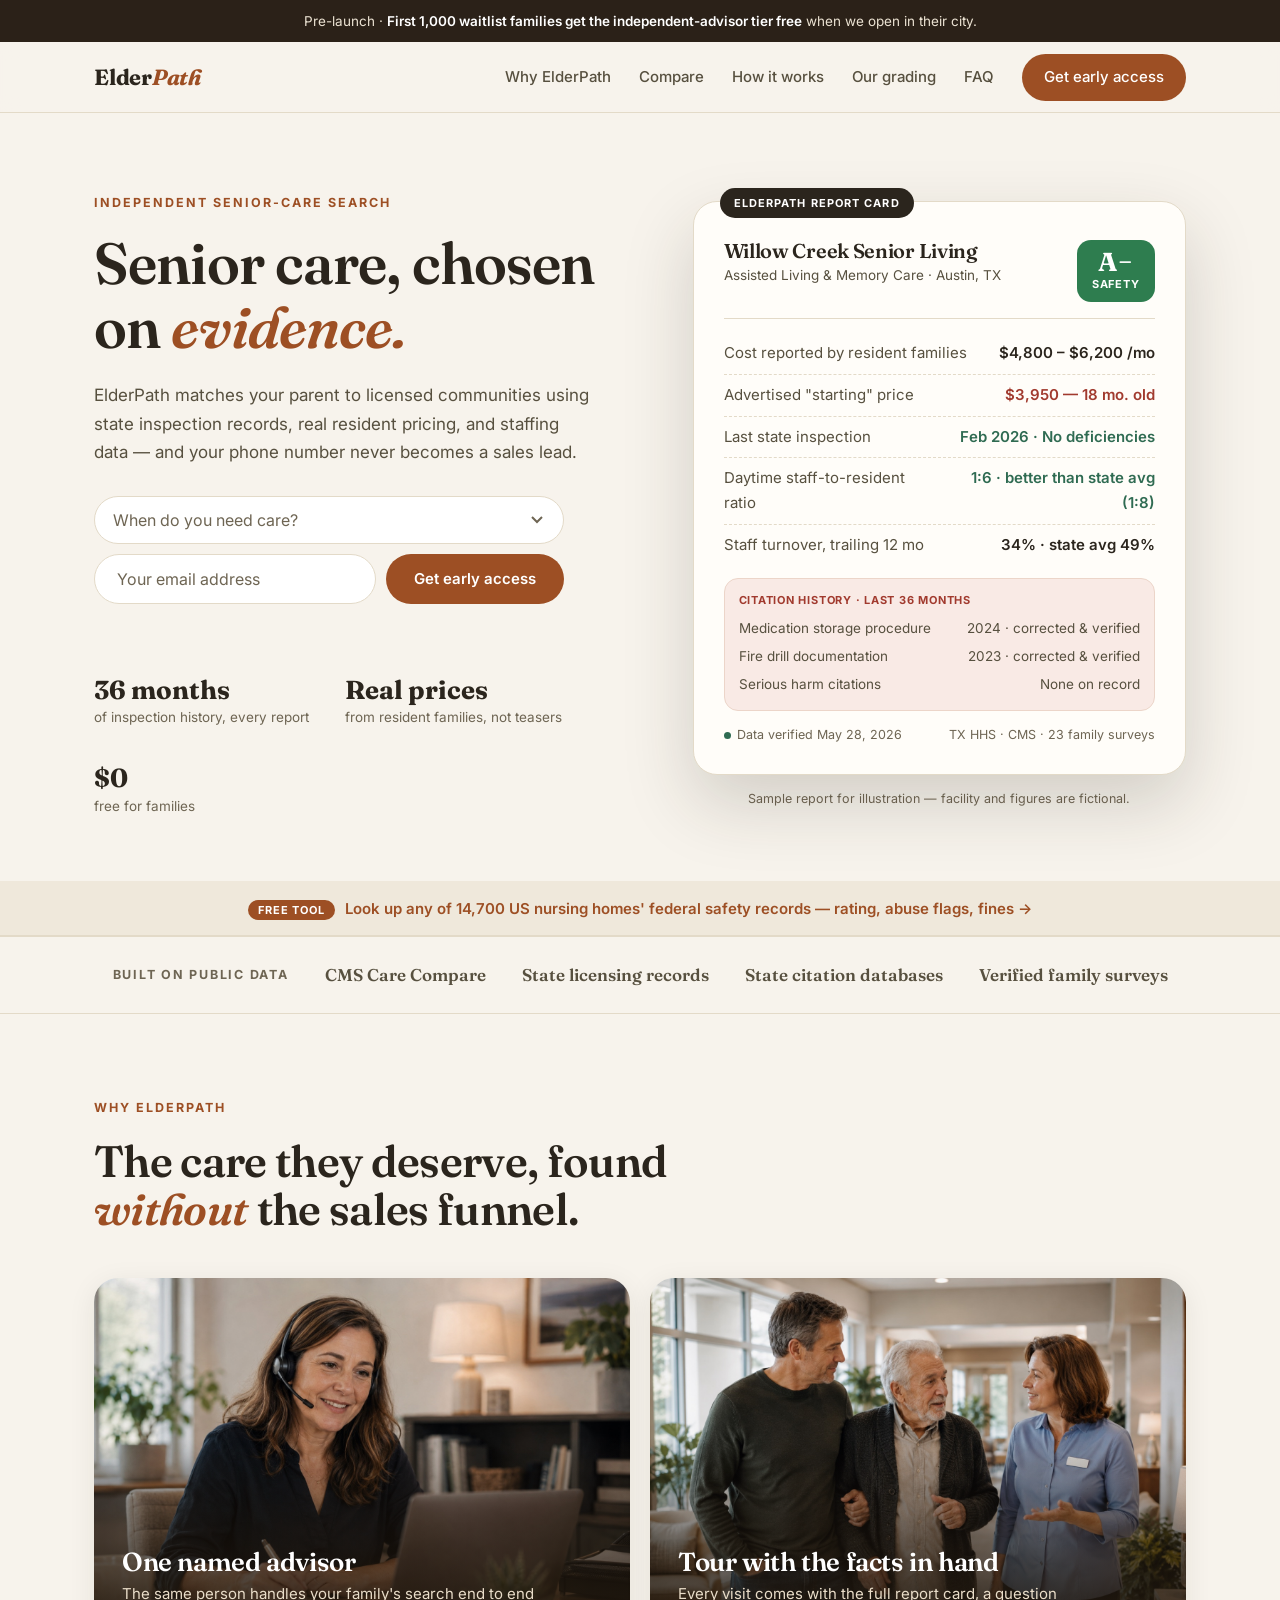
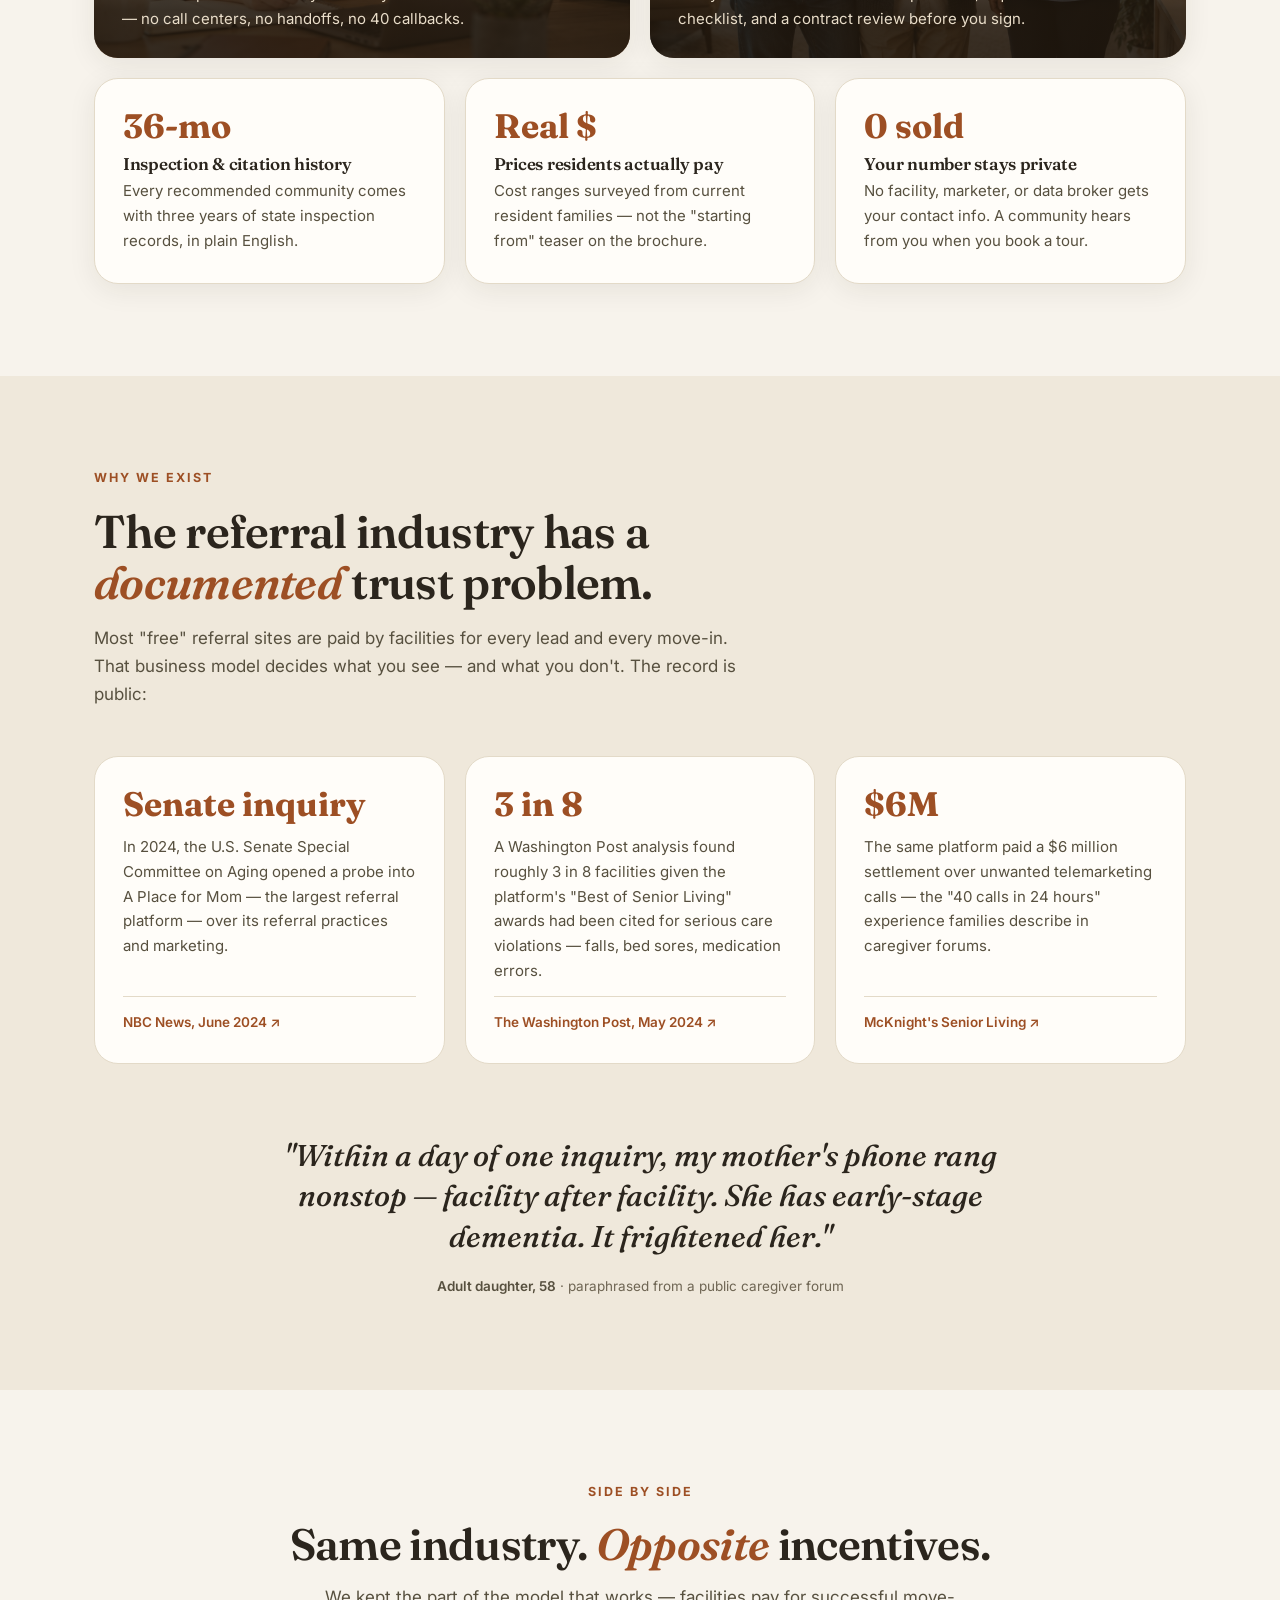
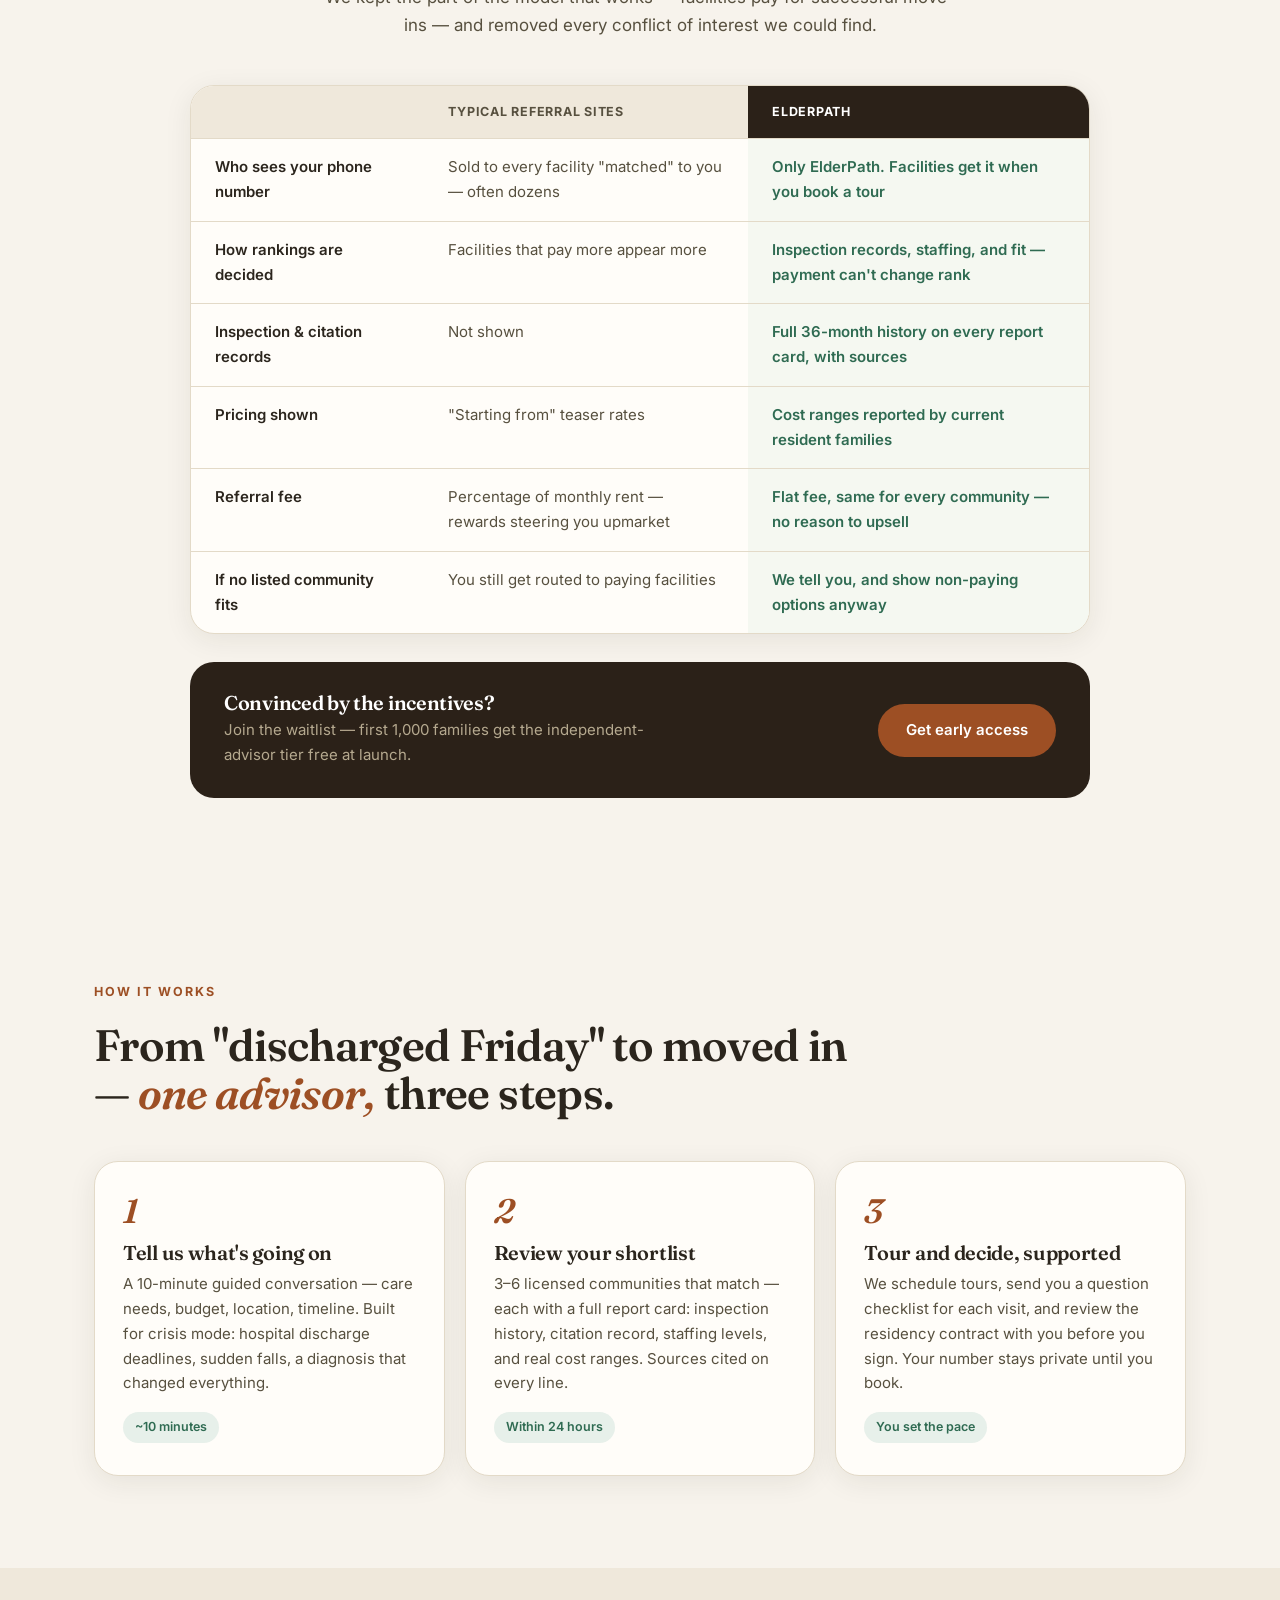
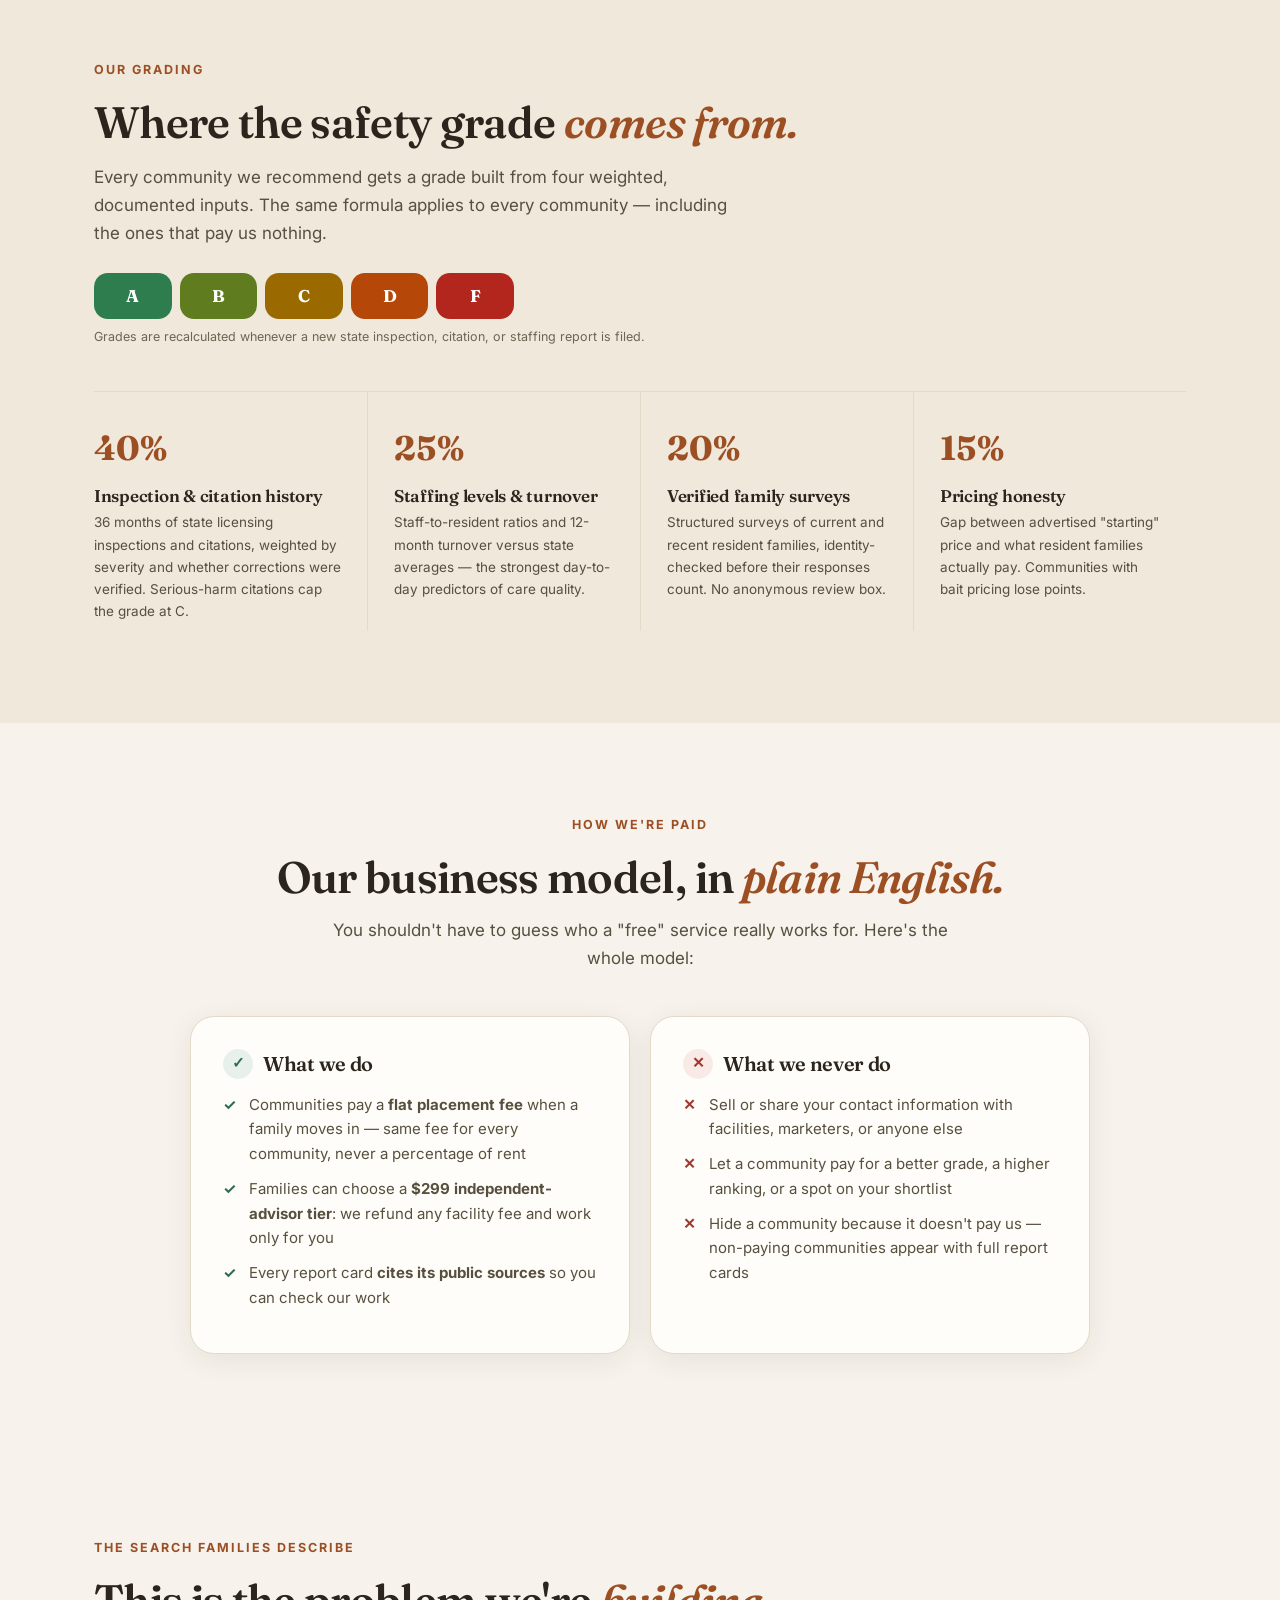
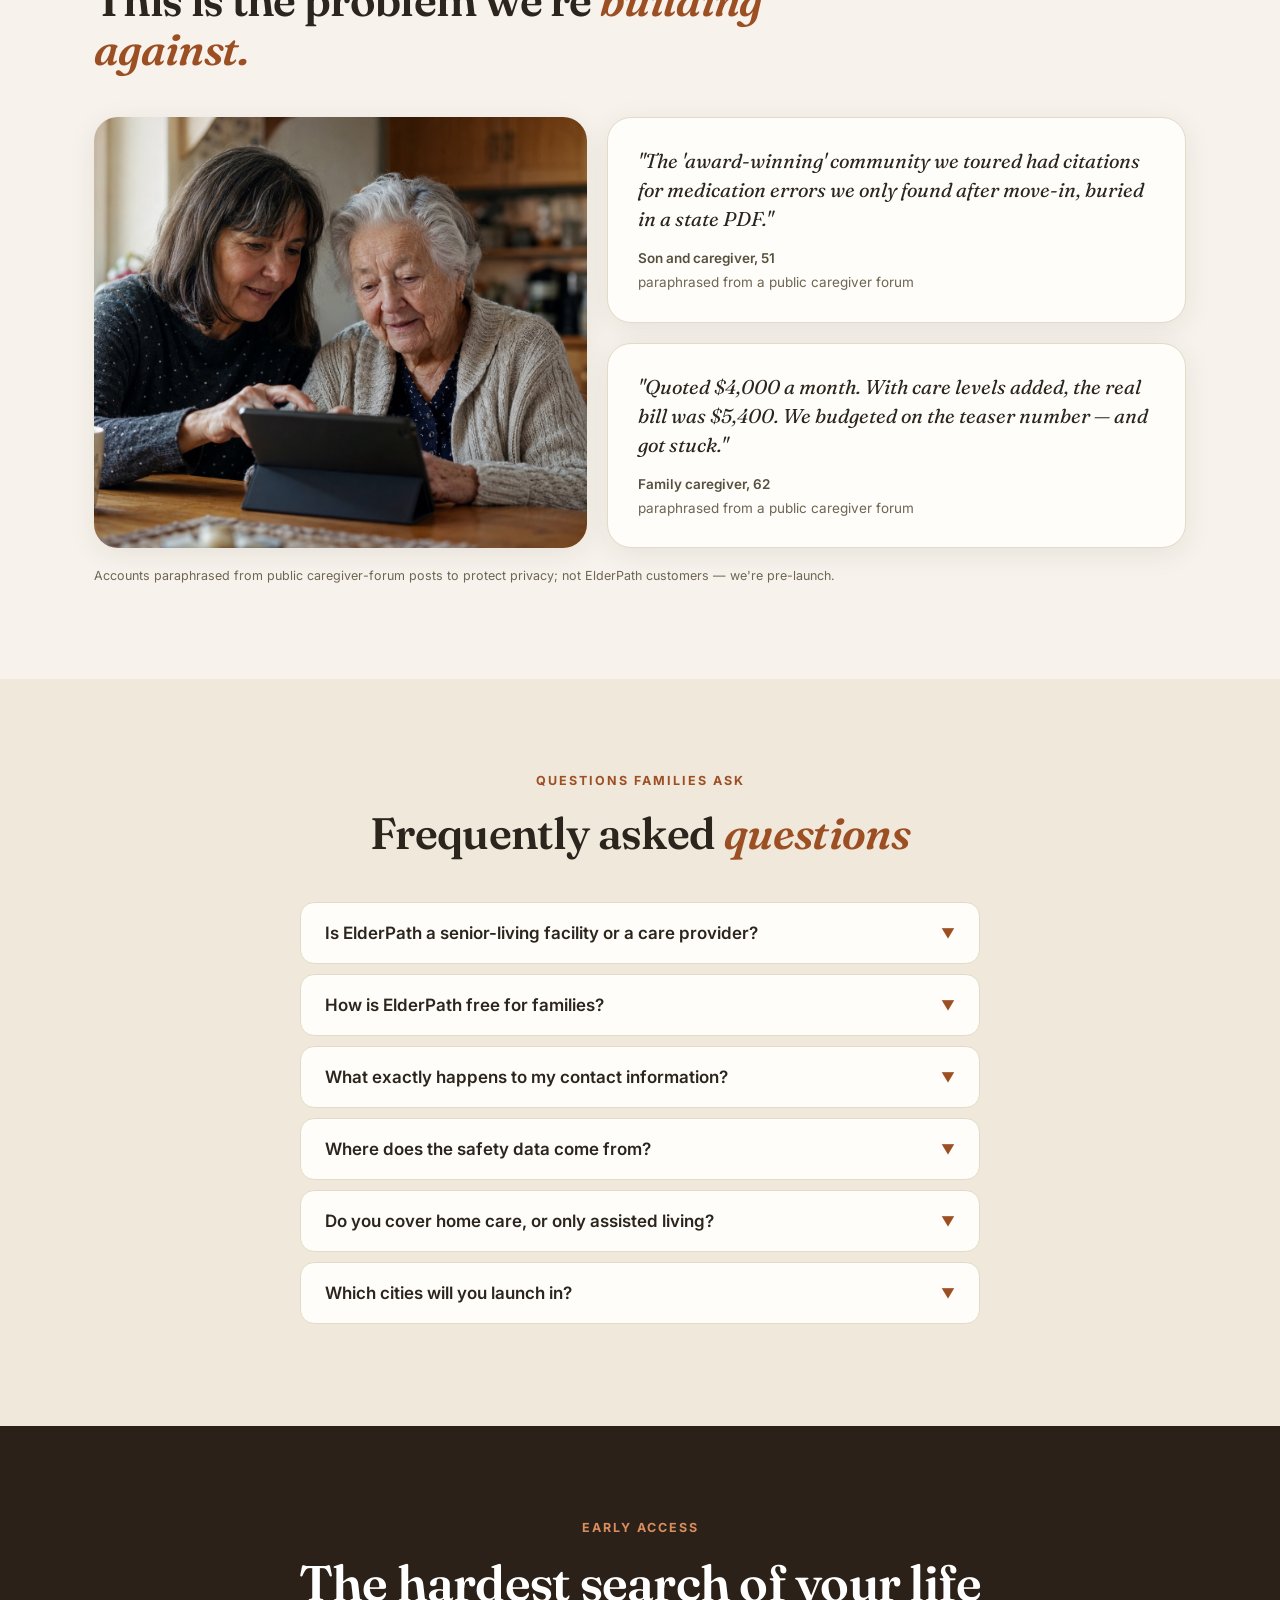
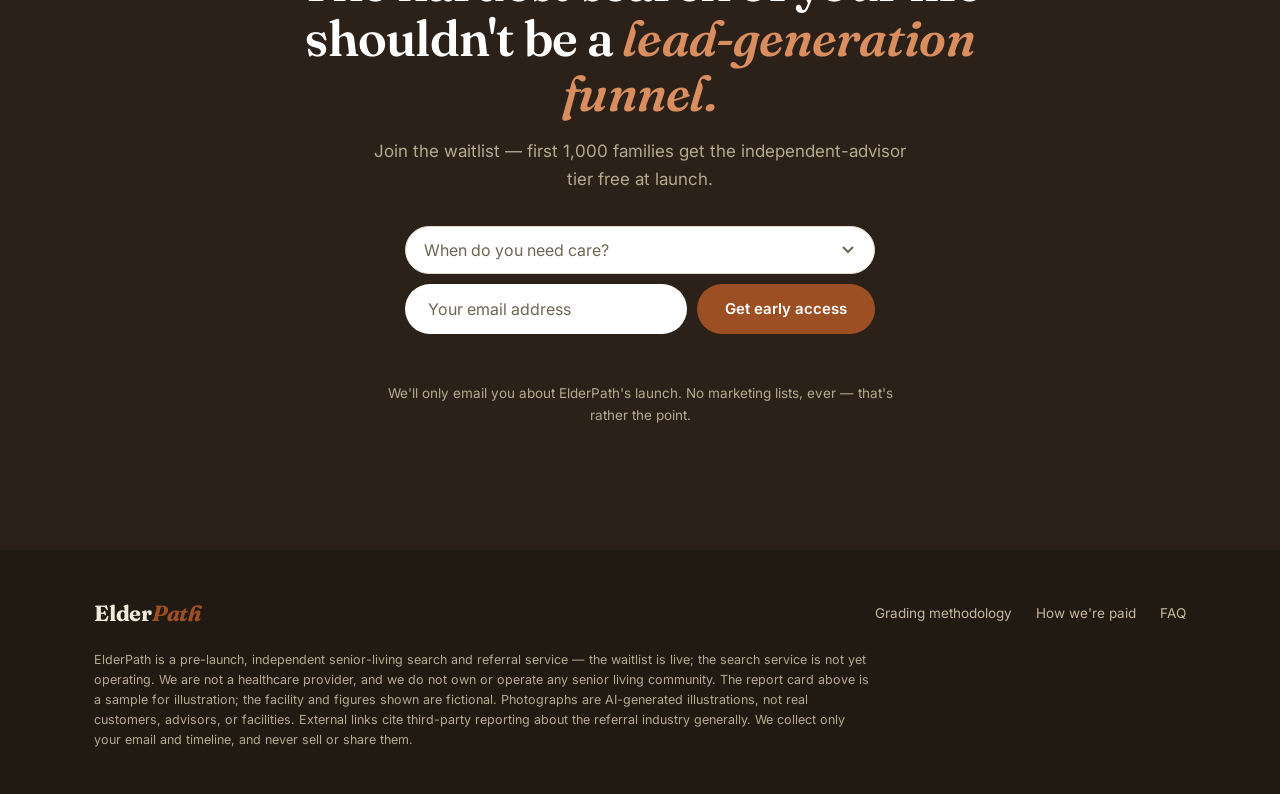
==== commit b44a96de: "Ship ElderPath Check: searchable safety lookup for all 14,700 US nursing homes Client-side tool over" ====
--- a/index.html
+++ b/index.html
@@ -568,7 +568,7 @@
 </header>
 
 <div class="report-callout">
-  <div class="wrap"><a href="report/"><span class="new">New</span>The State of US Nursing Home Safety, 2026 — we analyzed all 14,700 federally certified facilities. Read the report →</a></div>
+  <div class="wrap"><a href="check/"><span class="new">Free tool</span>Look up any of 14,700 US nursing homes' federal safety records — rating, abuse flags, fines →</a></div>
 </div>
 
 <div class="sources-strip">
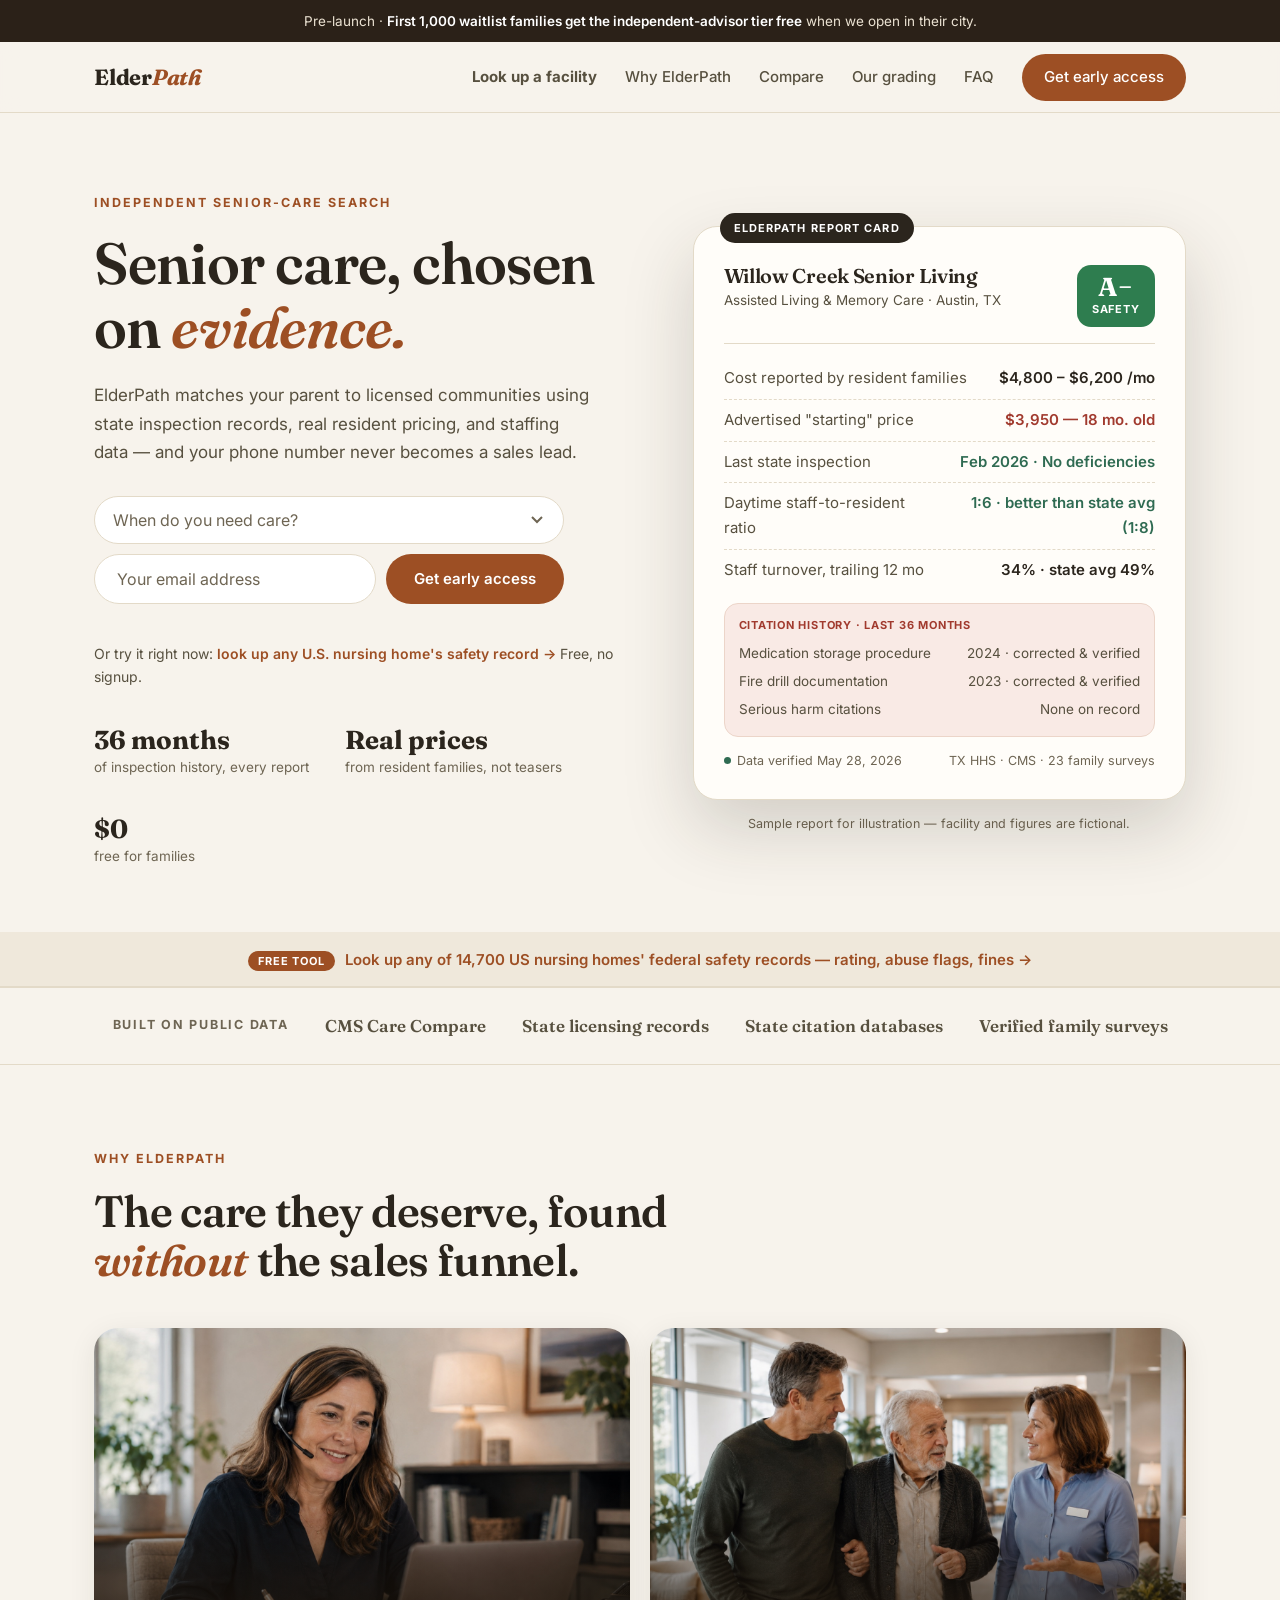
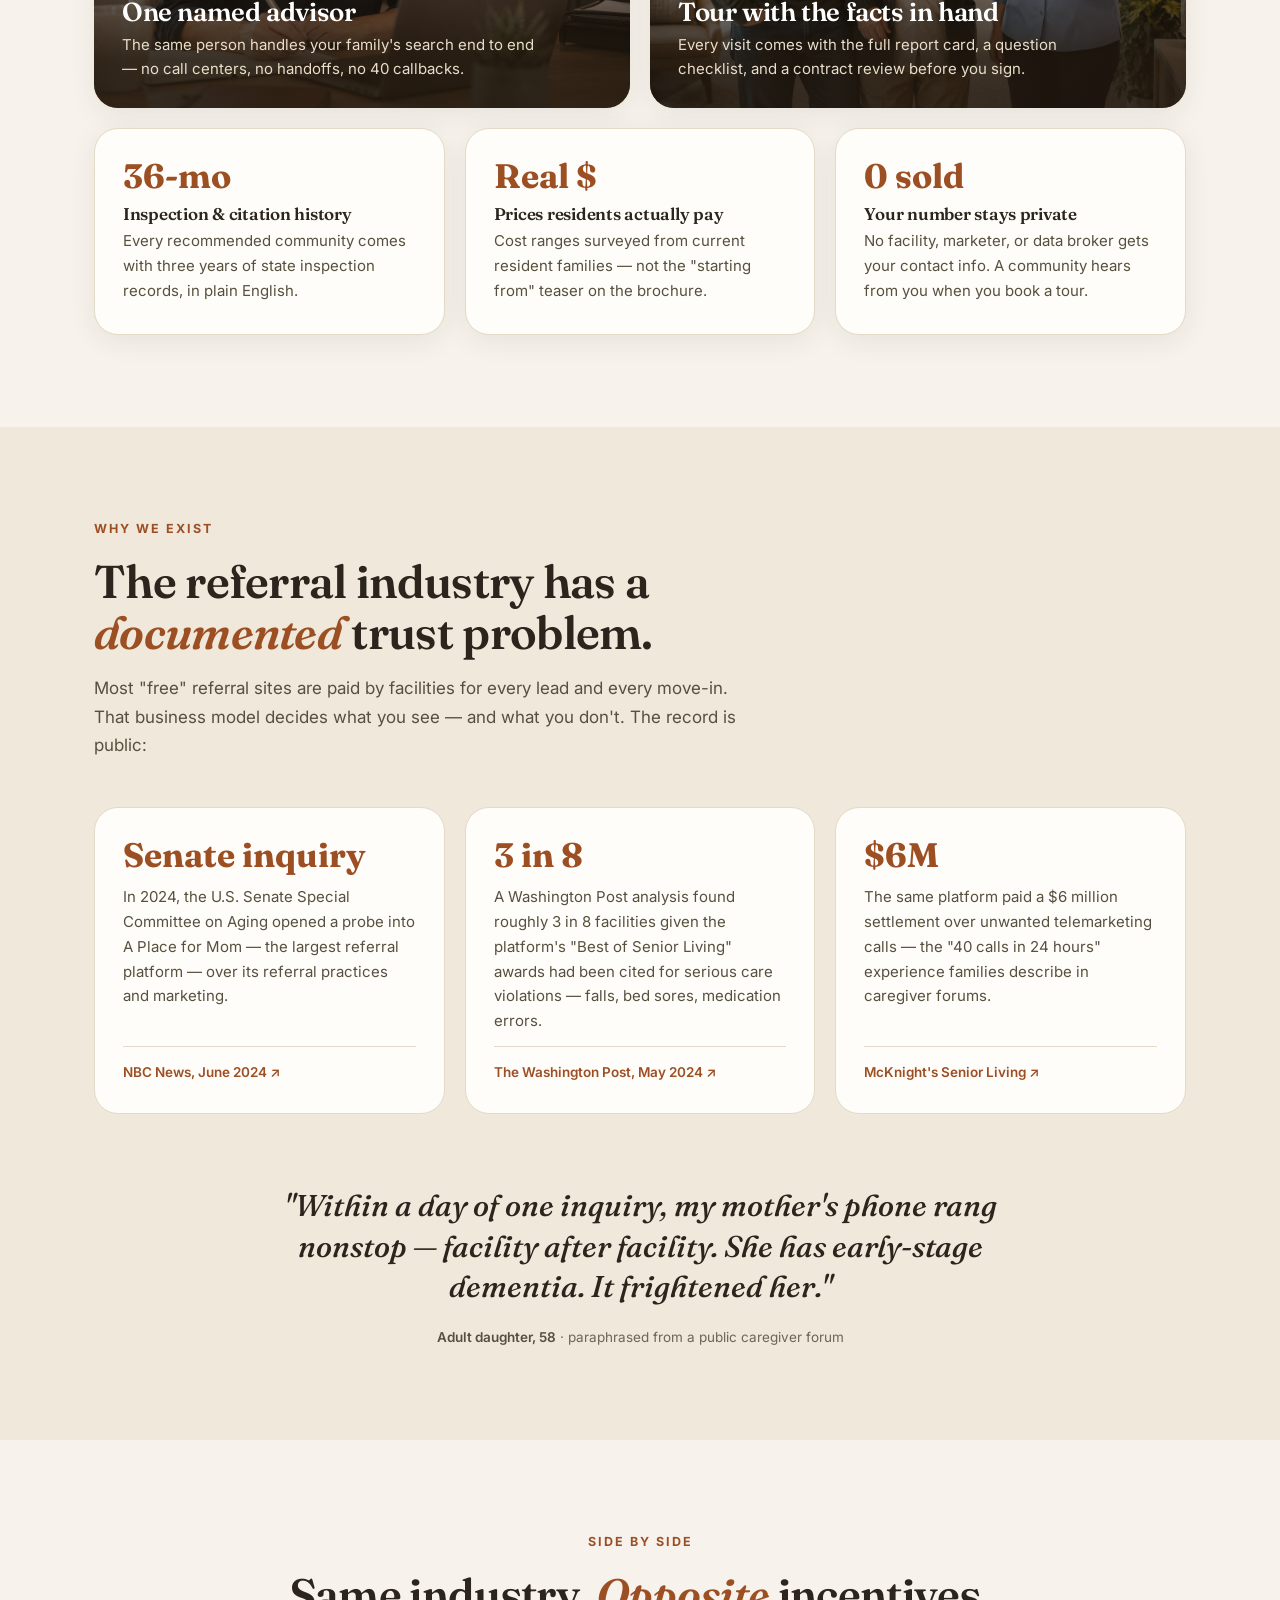
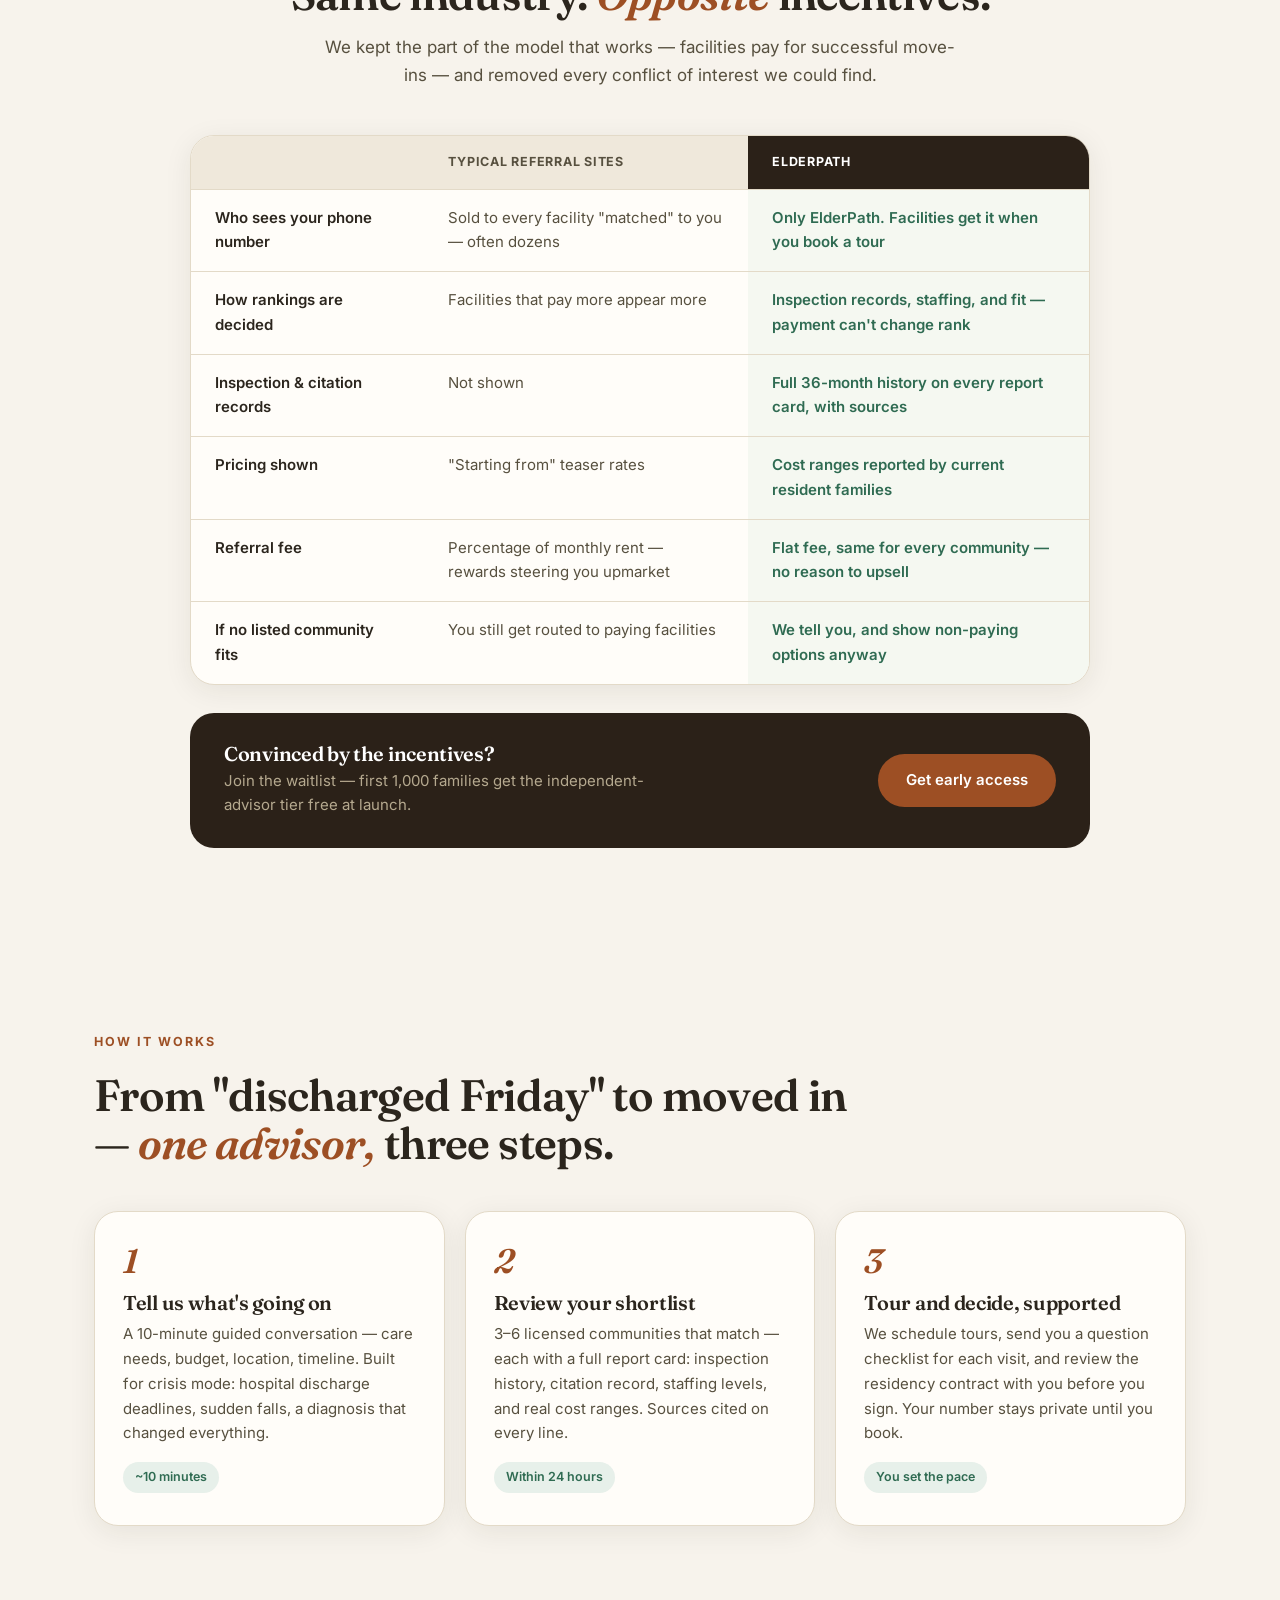
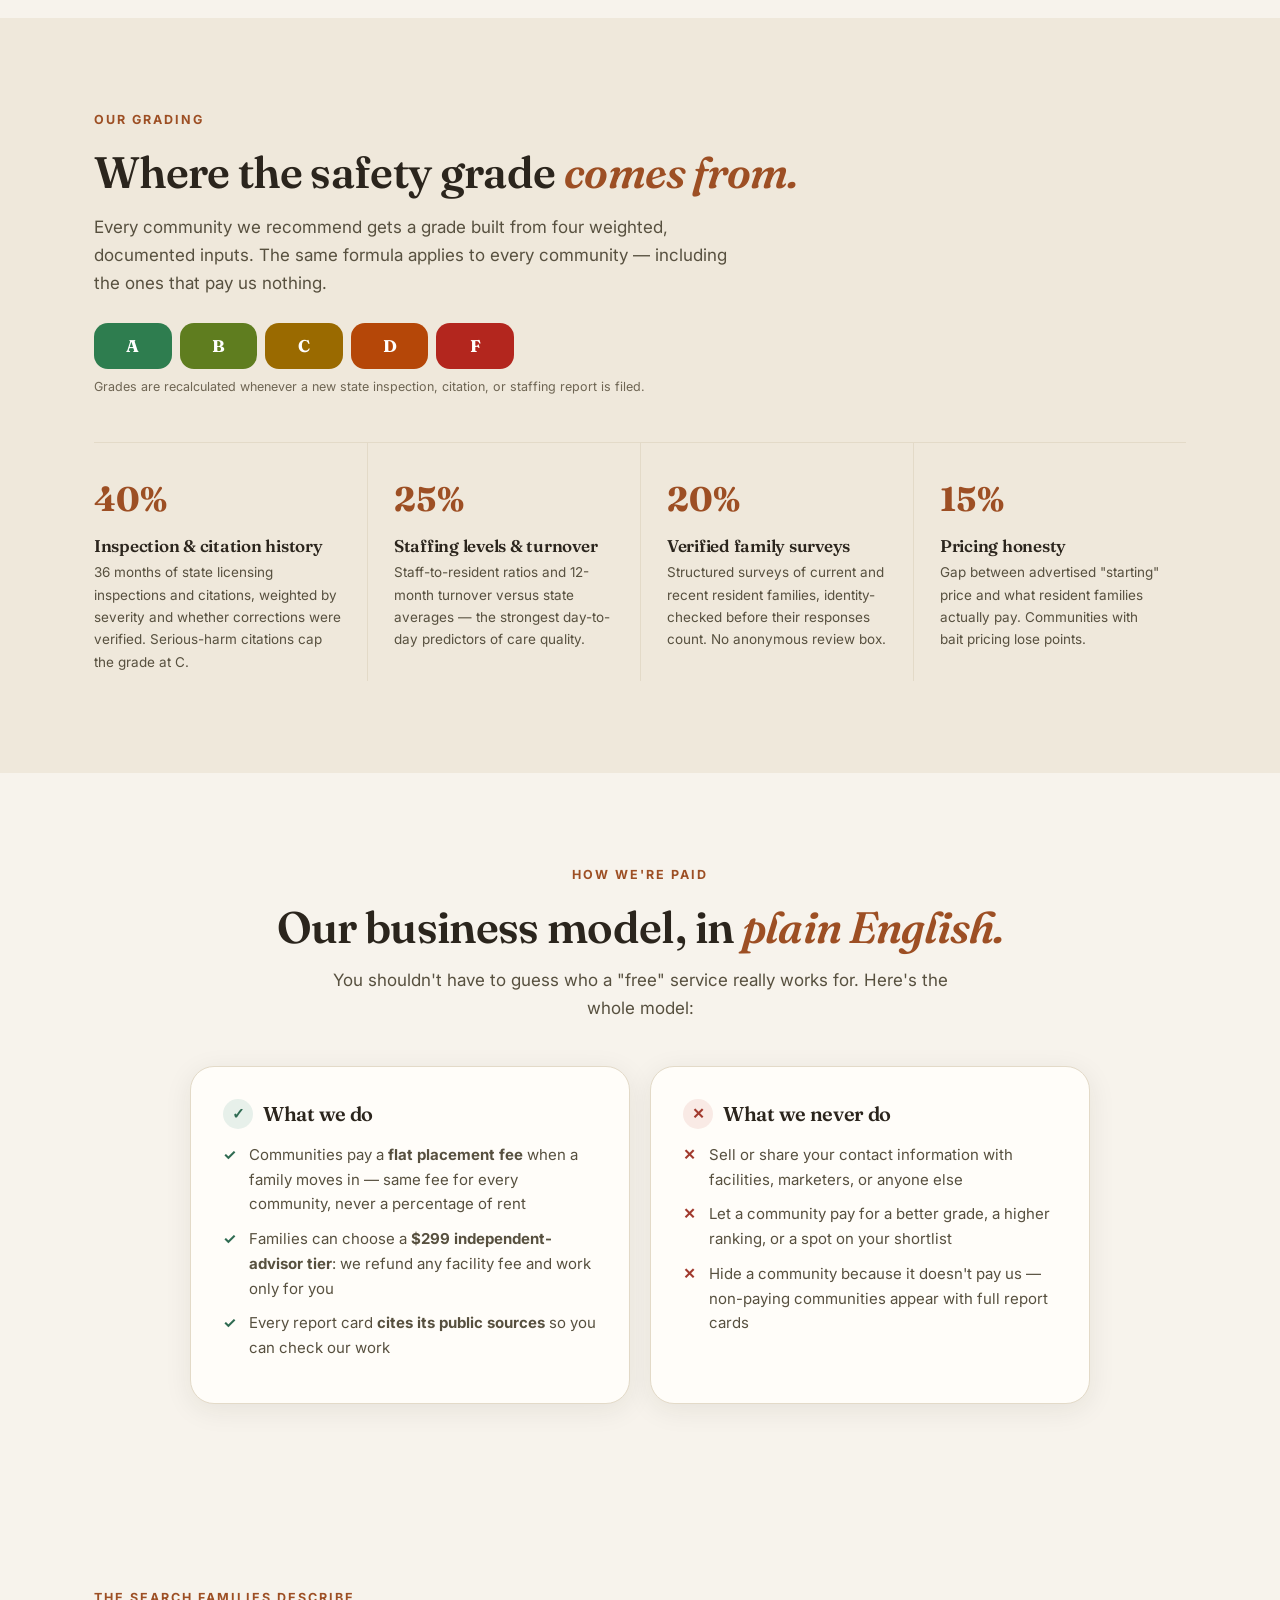
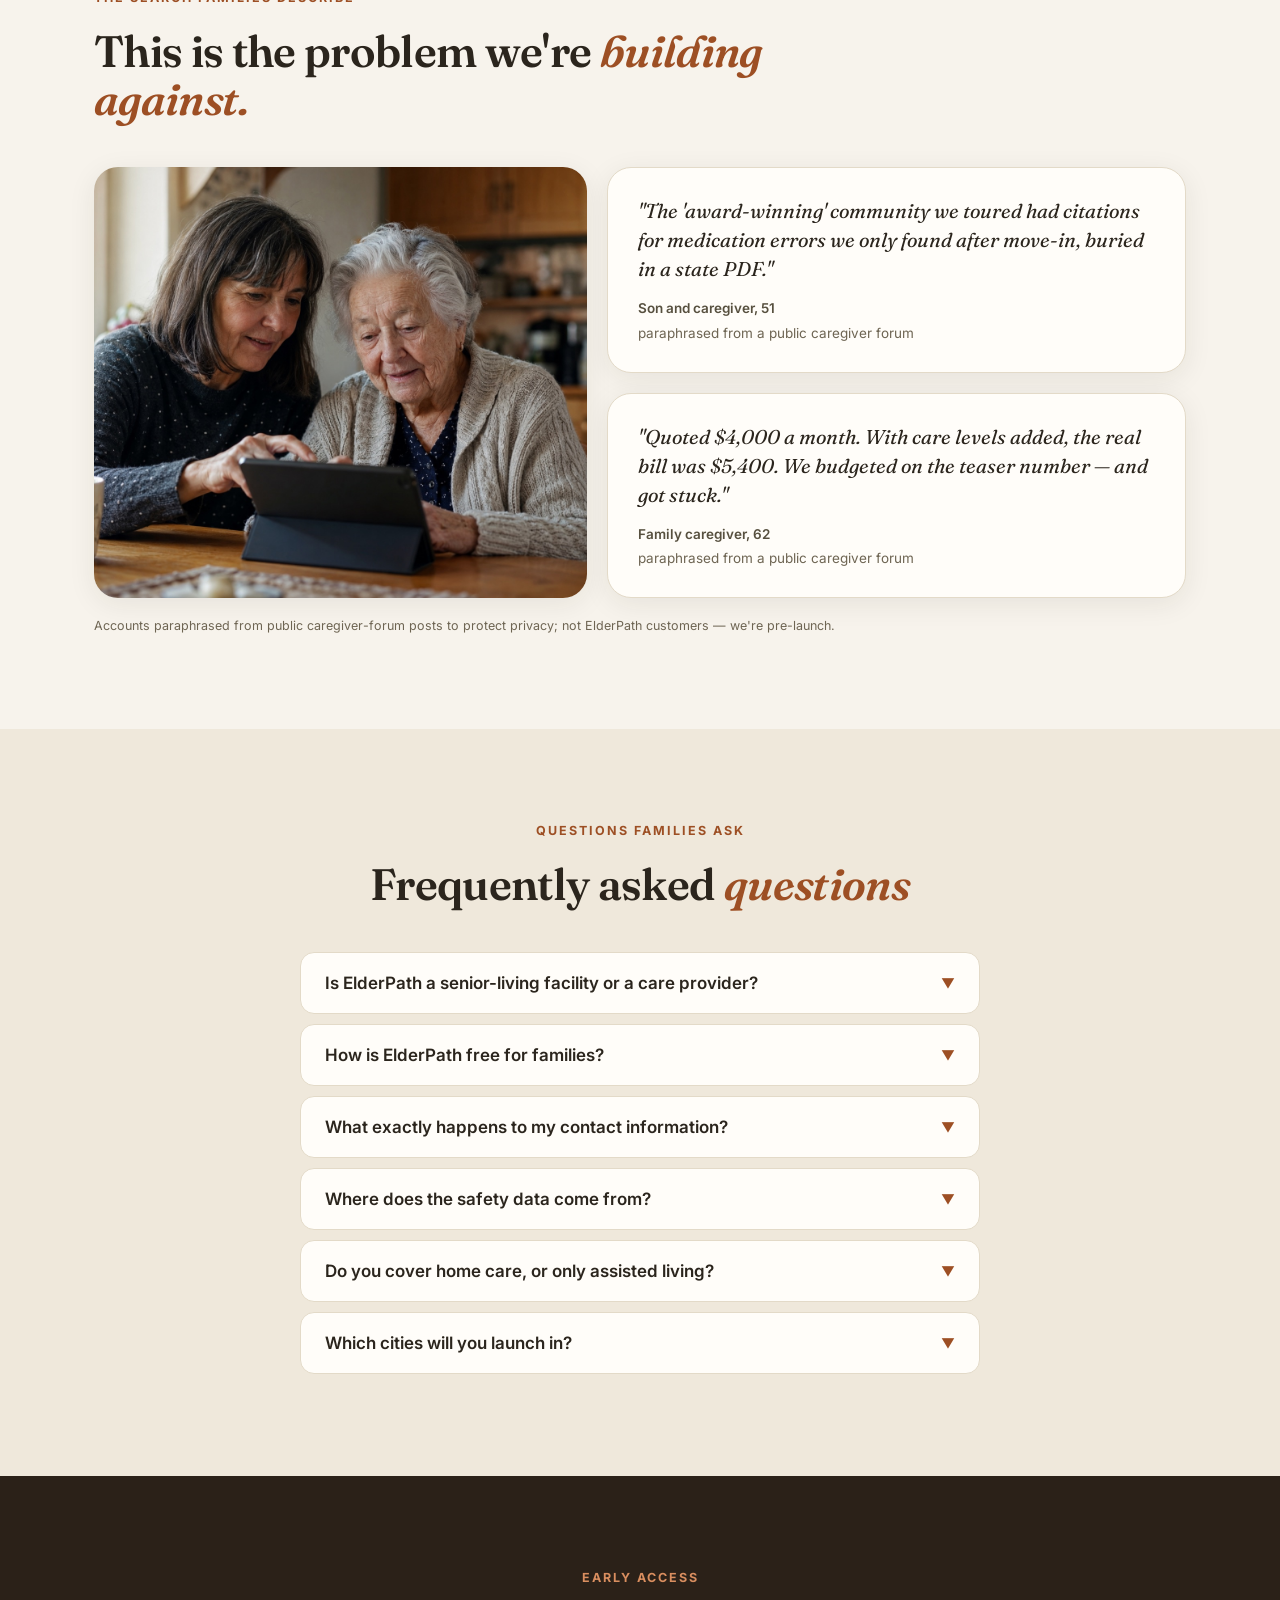
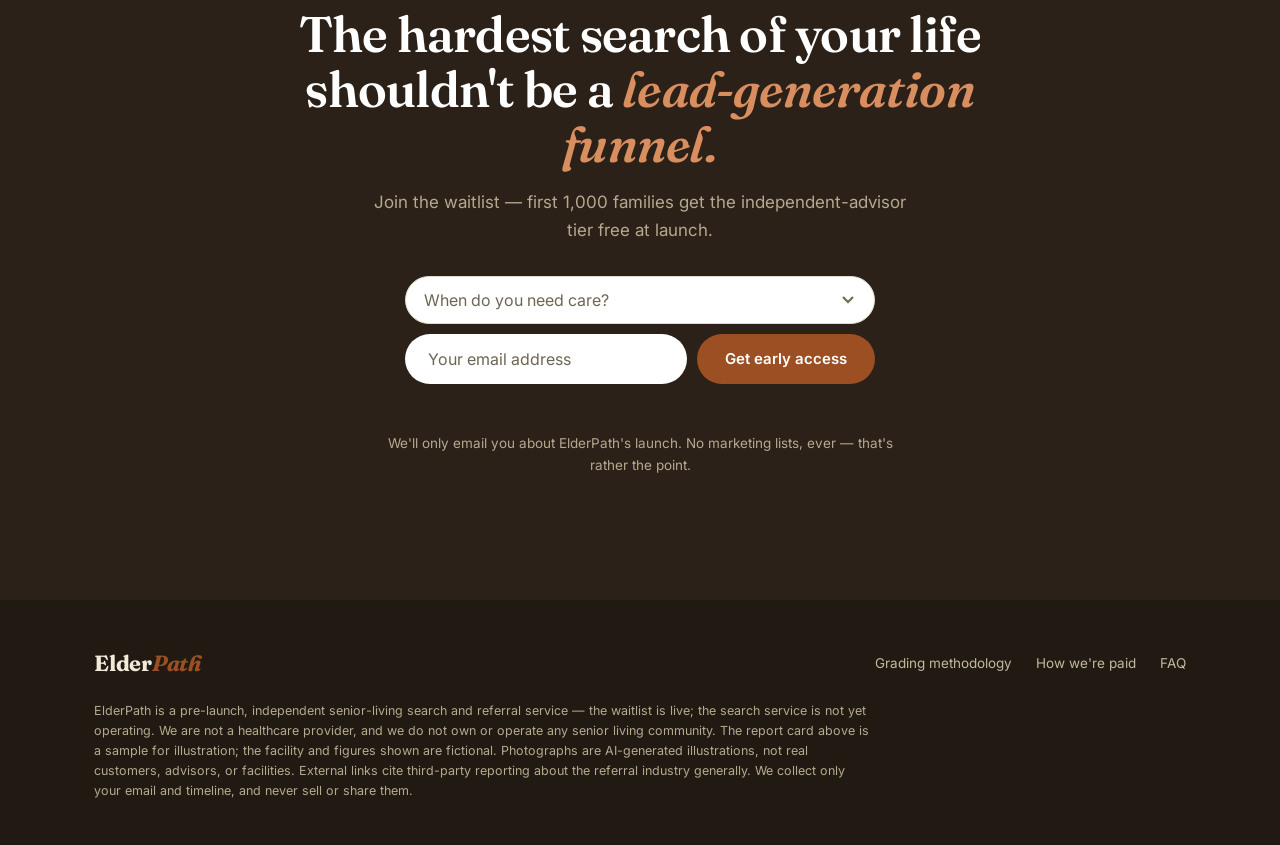
==== commit 9733fcd2: "Wire homepage to ElderPath Check (nav, drawer, hero try-it link) Look-up-a-facility entry points in " ====
--- a/index.html
+++ b/index.html
@@ -219,6 +219,9 @@
   .waitlist-msg { font-size: 15px; font-weight: 600; min-height: 24px; margin-top: 10px; }
   .waitlist-msg.ok { color: var(--green); }
   .waitlist-msg.err { color: var(--red); font-weight: 500; }
+  .hero-try { font-size: 14px; color: var(--body); margin-top: 4px; }
+  .hero-try a { color: var(--sienna); font-weight: 600; text-decoration: none; }
+  .hero-try a:hover { text-decoration: underline; }
   .hero-stats { display: flex; gap: 36px; margin-top: 38px; flex-wrap: wrap; }
   .hstat .n { font-family: 'Fraunces', serif; font-size: 26px; font-weight: 700; color: var(--ink); line-height: 1.1; }
   .hstat .l { font-size: 13.5px; color: var(--muted); margin-top: 2px; }
@@ -487,9 +490,9 @@
   <div class="wrap nav-inner">
     <a class="logo" href="#">Elder<em>Path</em></a>
     <div class="nav-links">
+      <a href="check/"><strong>Look up a facility</strong></a>
       <a href="#why">Why ElderPath</a>
       <a href="#compare">Compare</a>
-      <a href="#how">How it works</a>
       <a href="#method">Our grading</a>
       <a href="#faq">FAQ</a>
       <a href="#join" class="btn">Get early access</a>
@@ -500,6 +503,7 @@
   </div>
 </nav>
 <div class="menu-drawer" id="menu-drawer">
+  <a href="check/">Look up a facility</a>
   <a href="#why">Why ElderPath</a>
   <a href="#compare">Compare</a>
   <a href="#how">How it works</a>
@@ -530,6 +534,7 @@
         <button class="btn" type="submit">Get early access</button>
       </form>
       <div class="waitlist-msg" aria-live="polite"></div>
+      <p class="hero-try">Or try it right now: <a href="check/">look up any U.S. nursing home's safety record →</a> Free, no signup.</p>
       <div class="hero-stats">
         <div class="hstat"><div class="n">36 months</div><div class="l">of inspection history, every report</div></div>
         <div class="hstat"><div class="n">Real prices</div><div class="l">from resident families, not teasers</div></div>
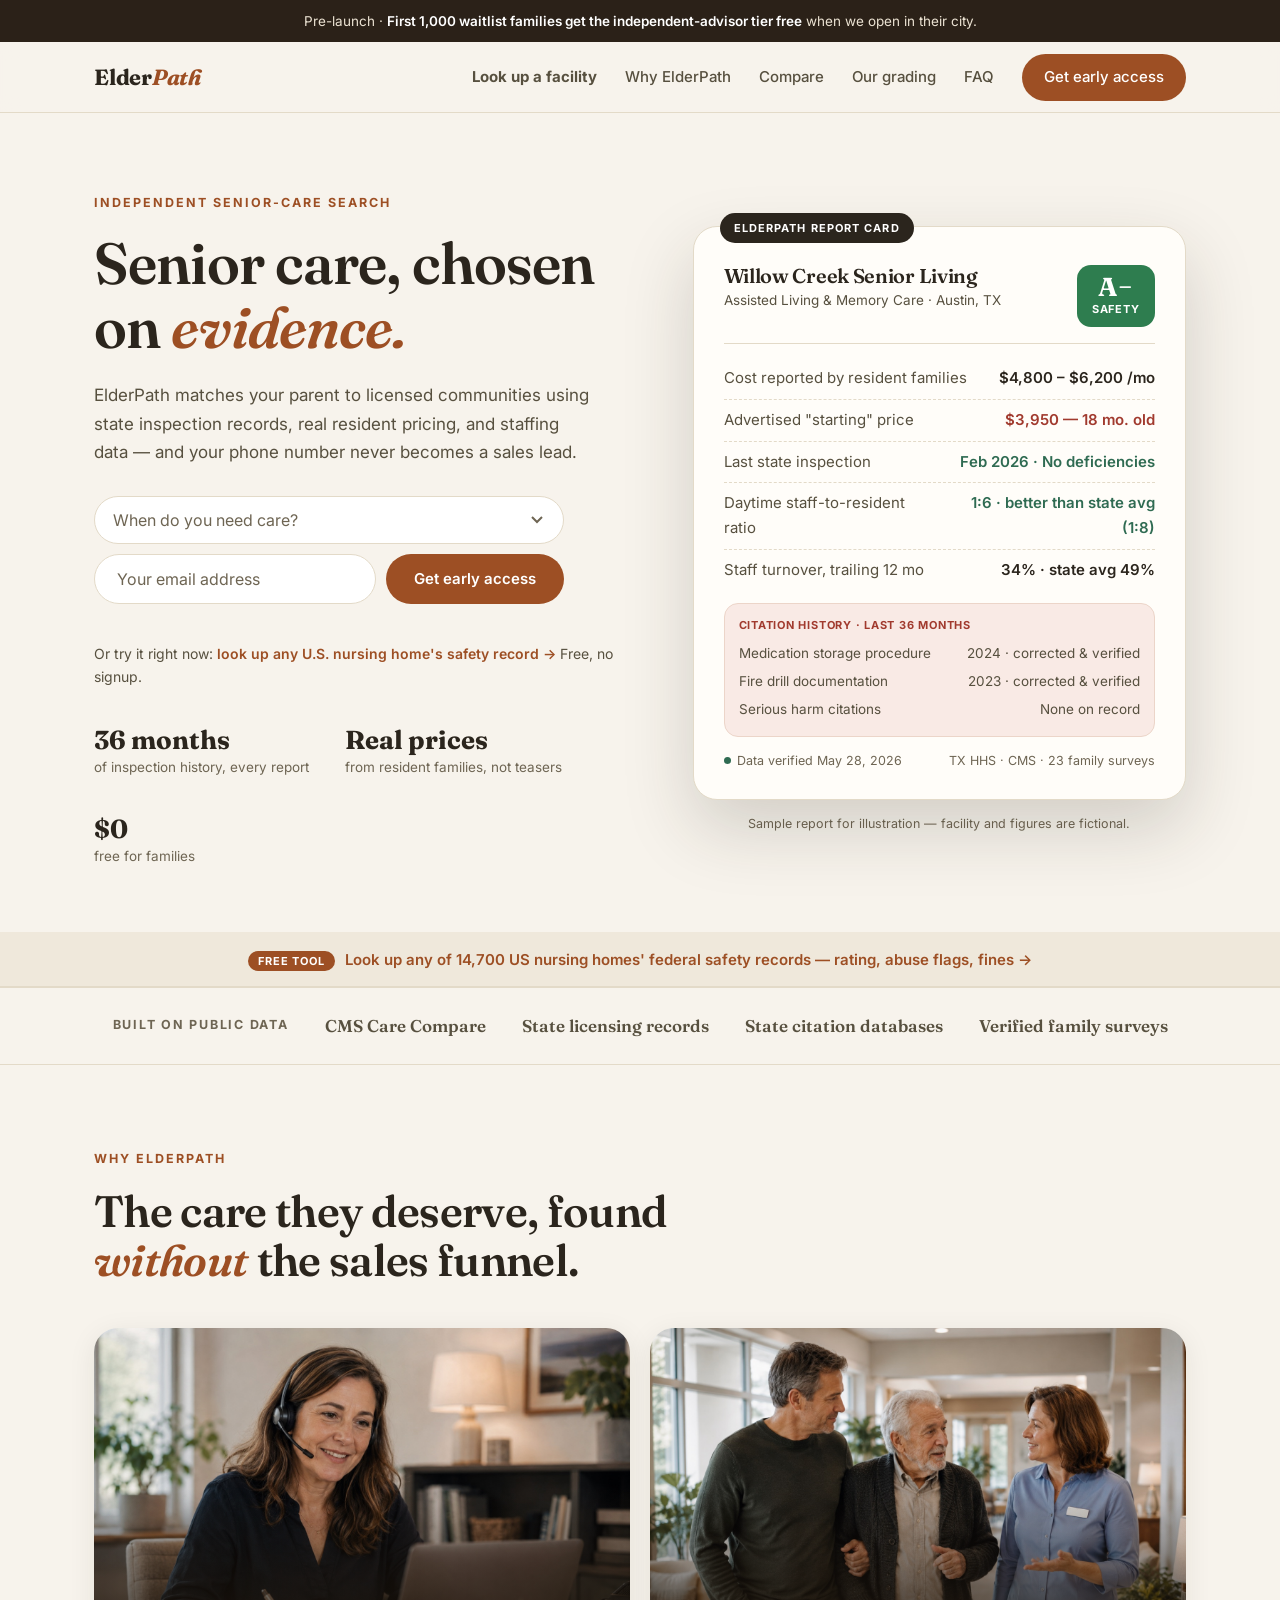
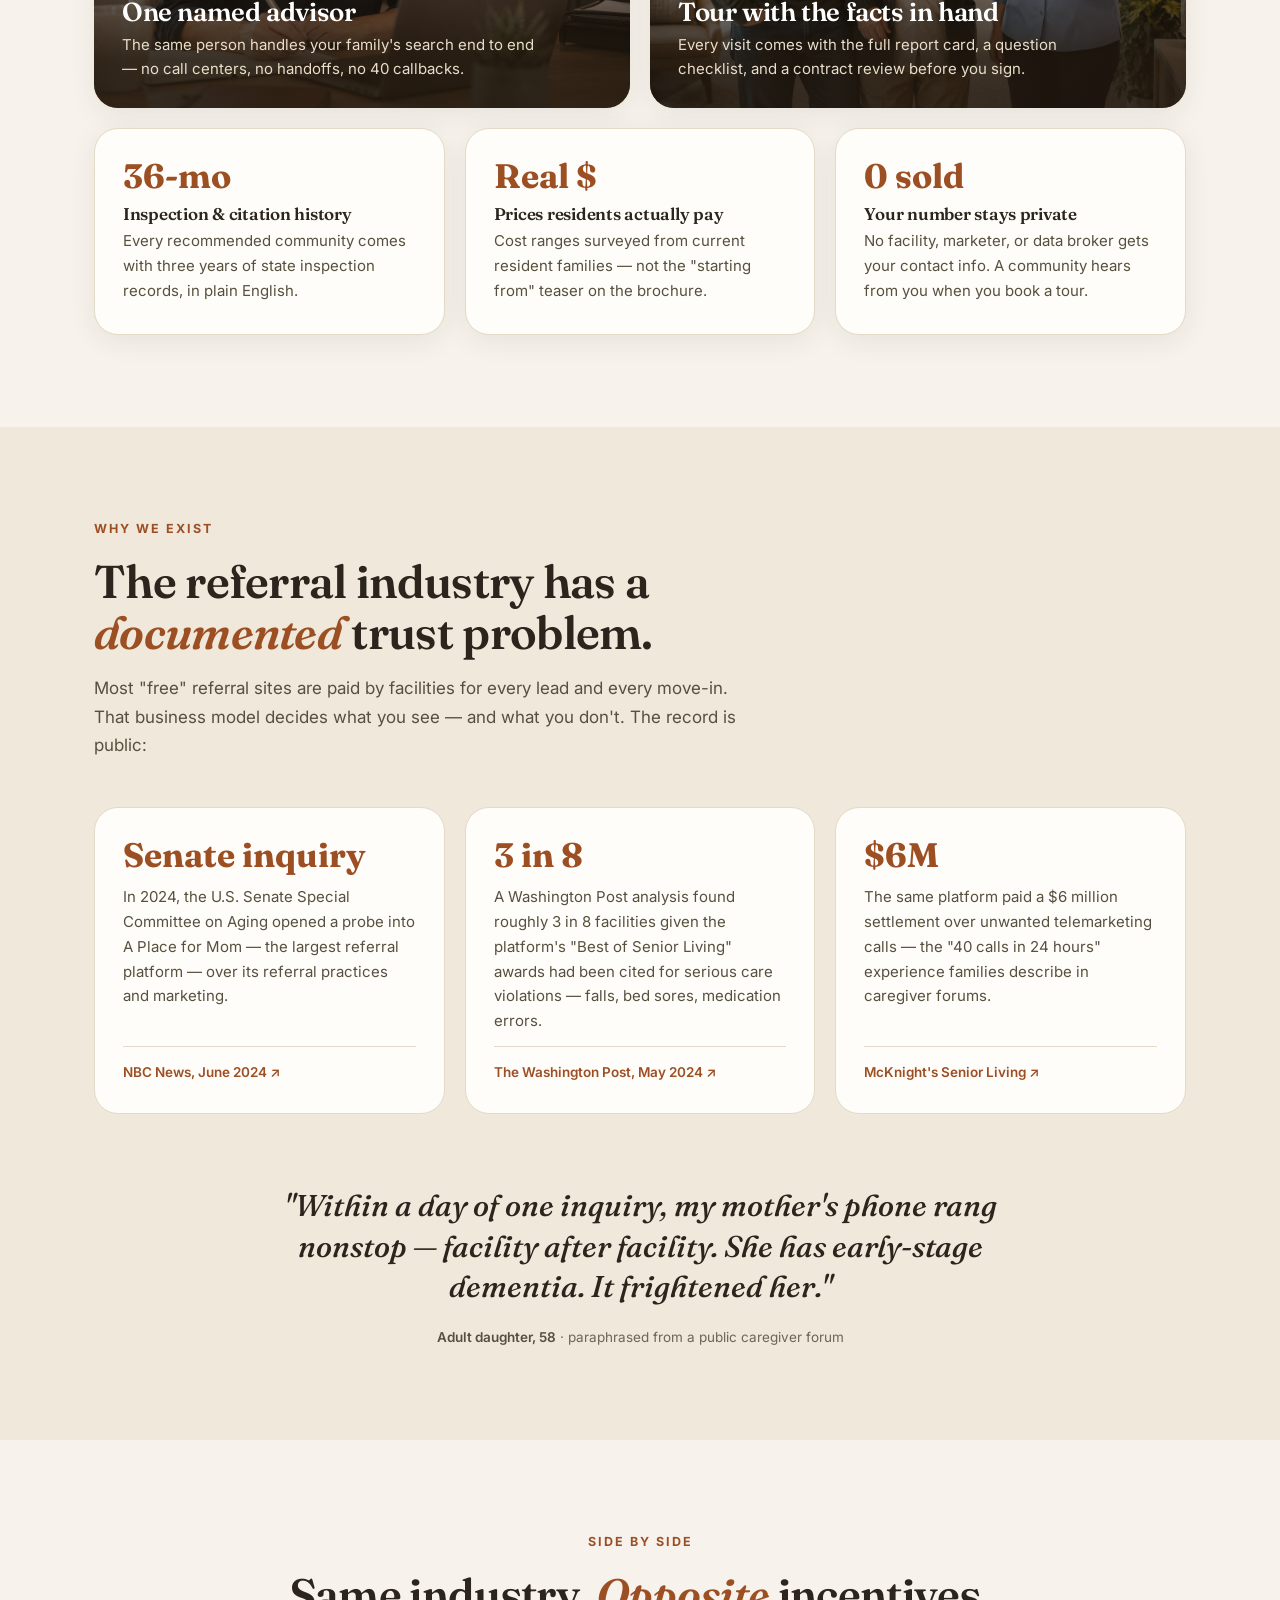
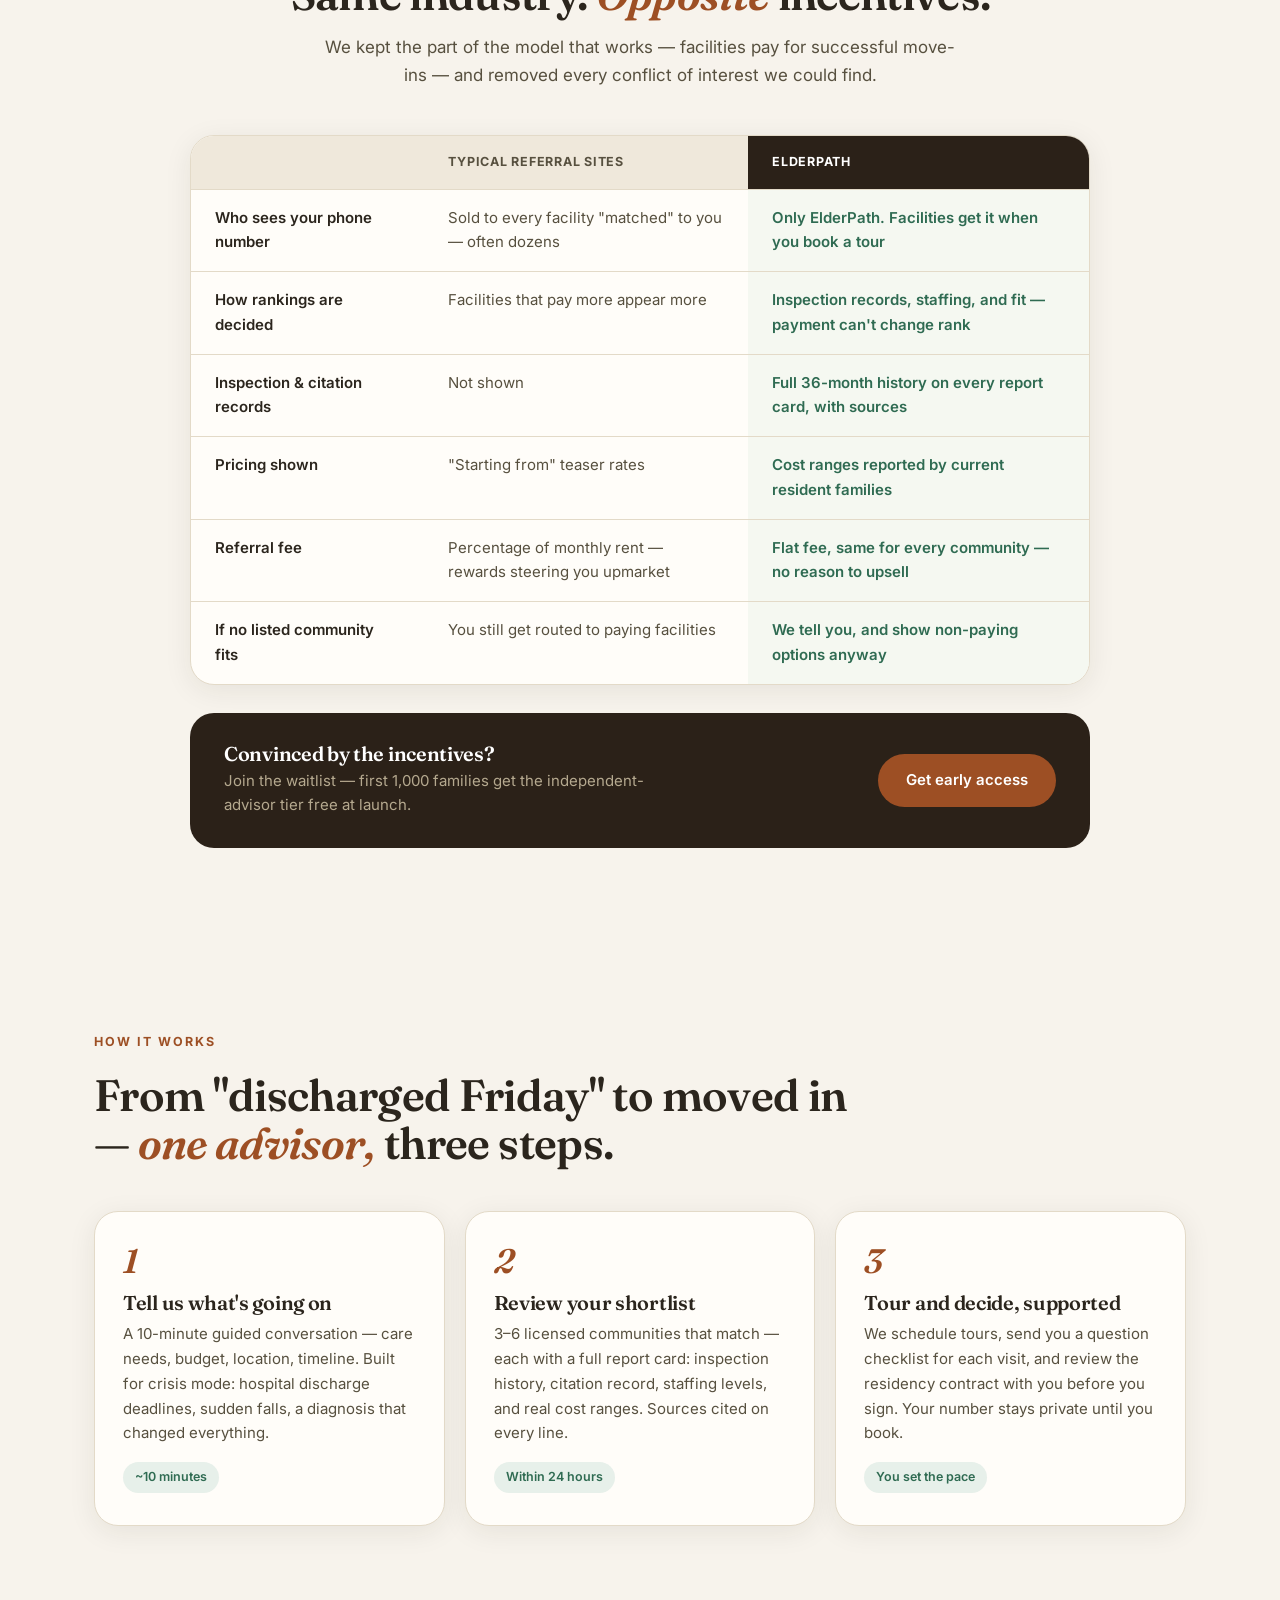
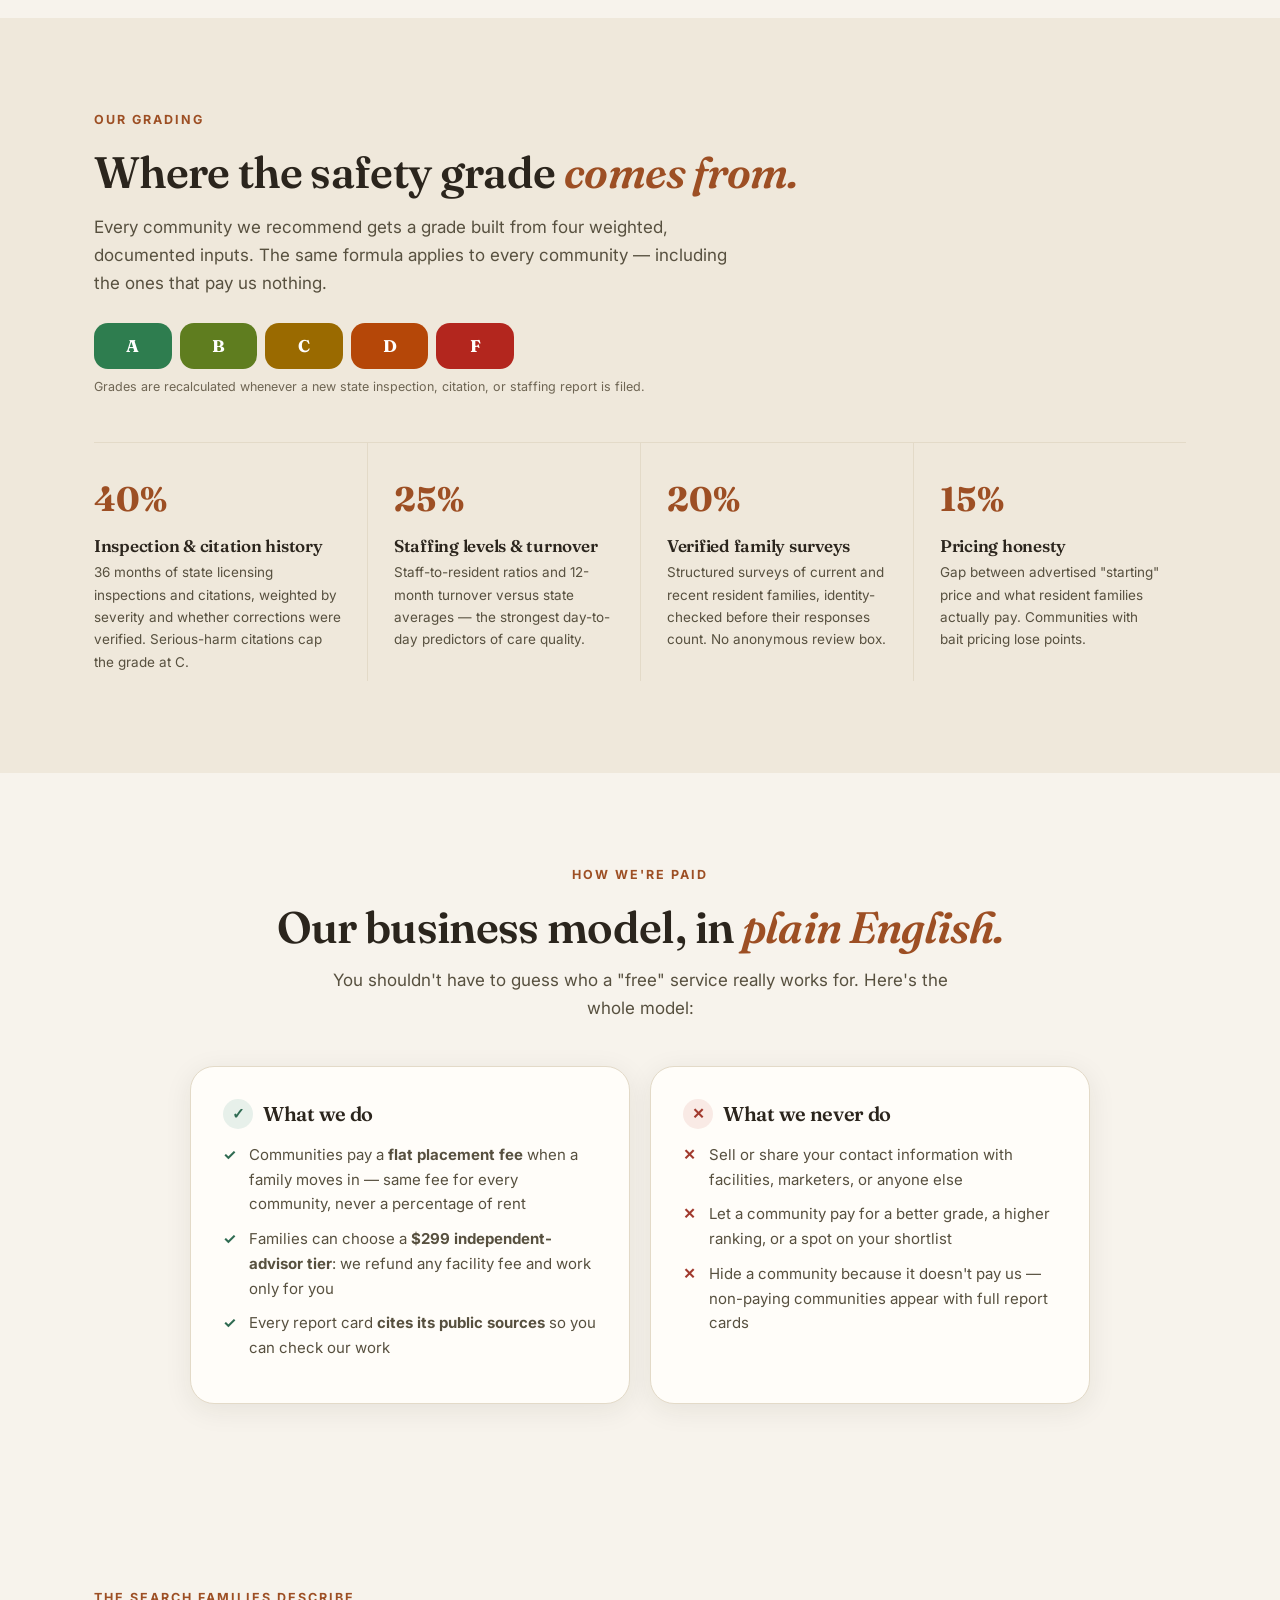
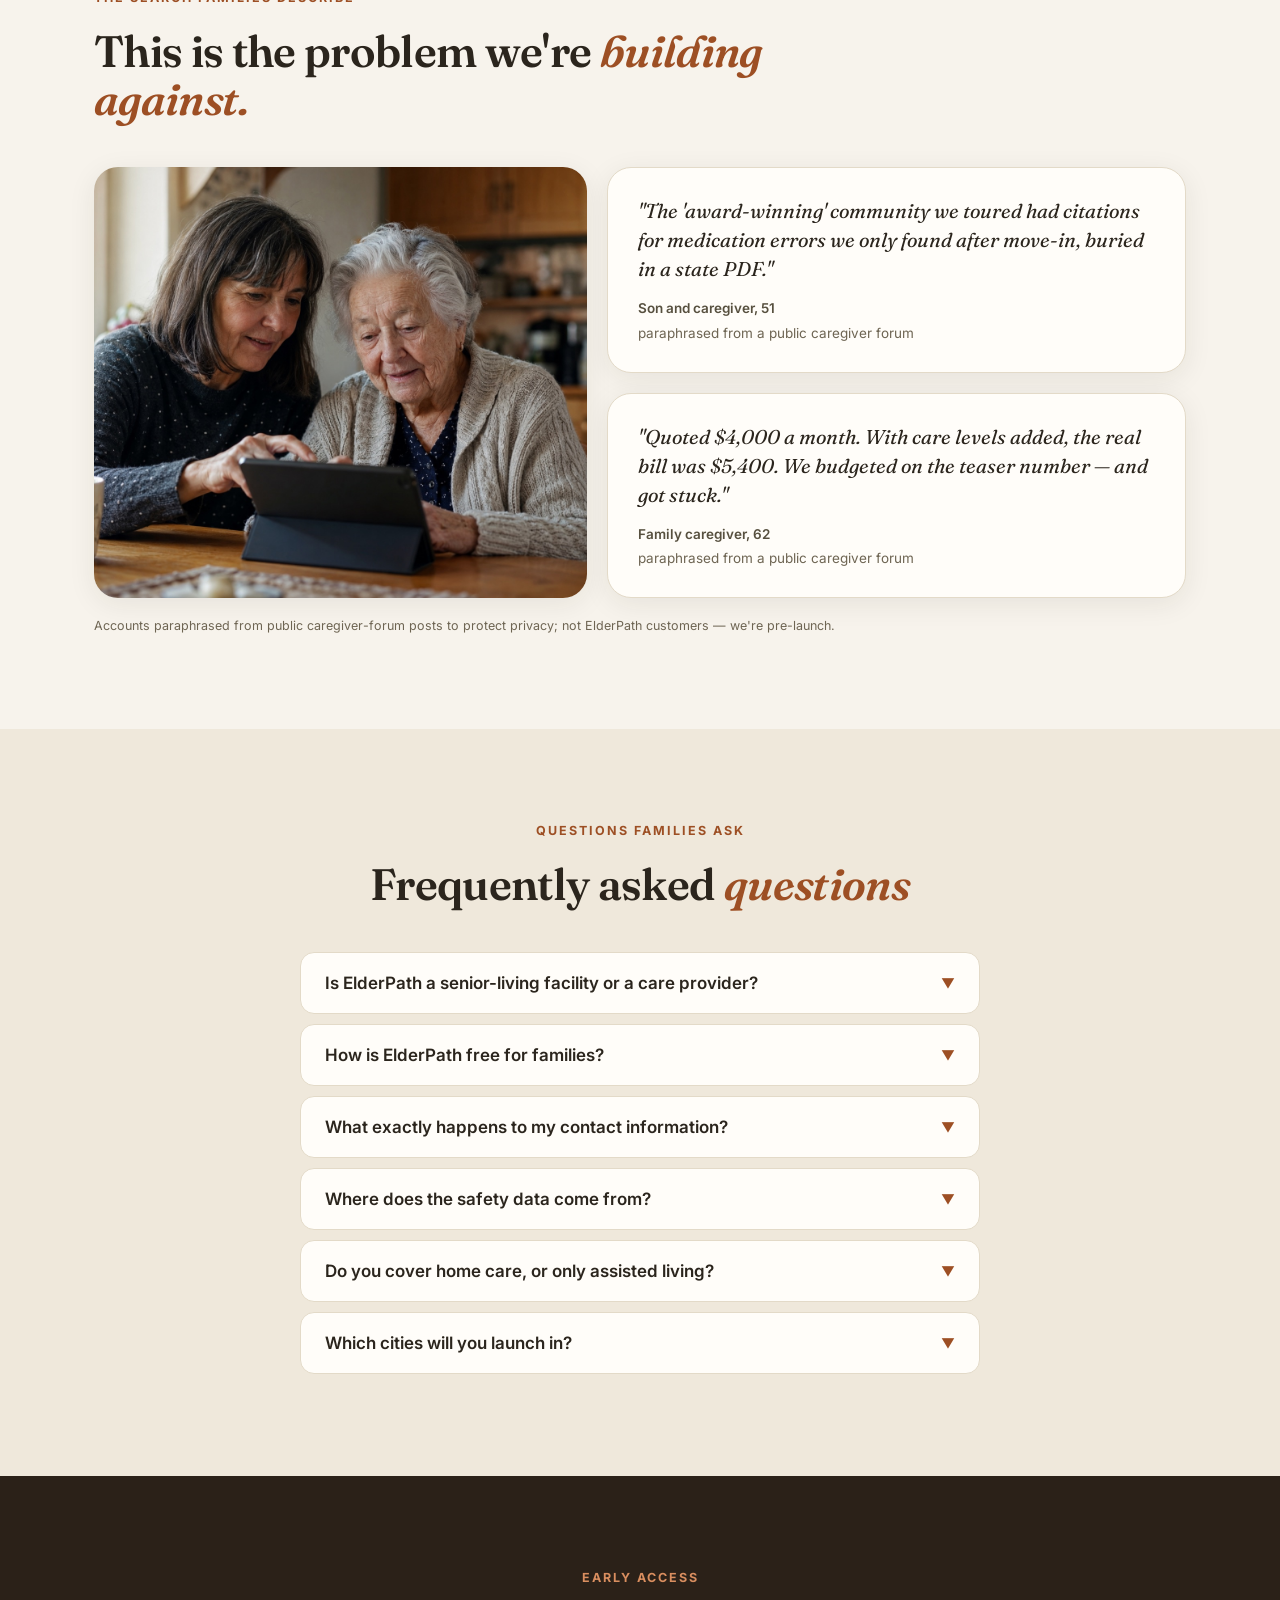
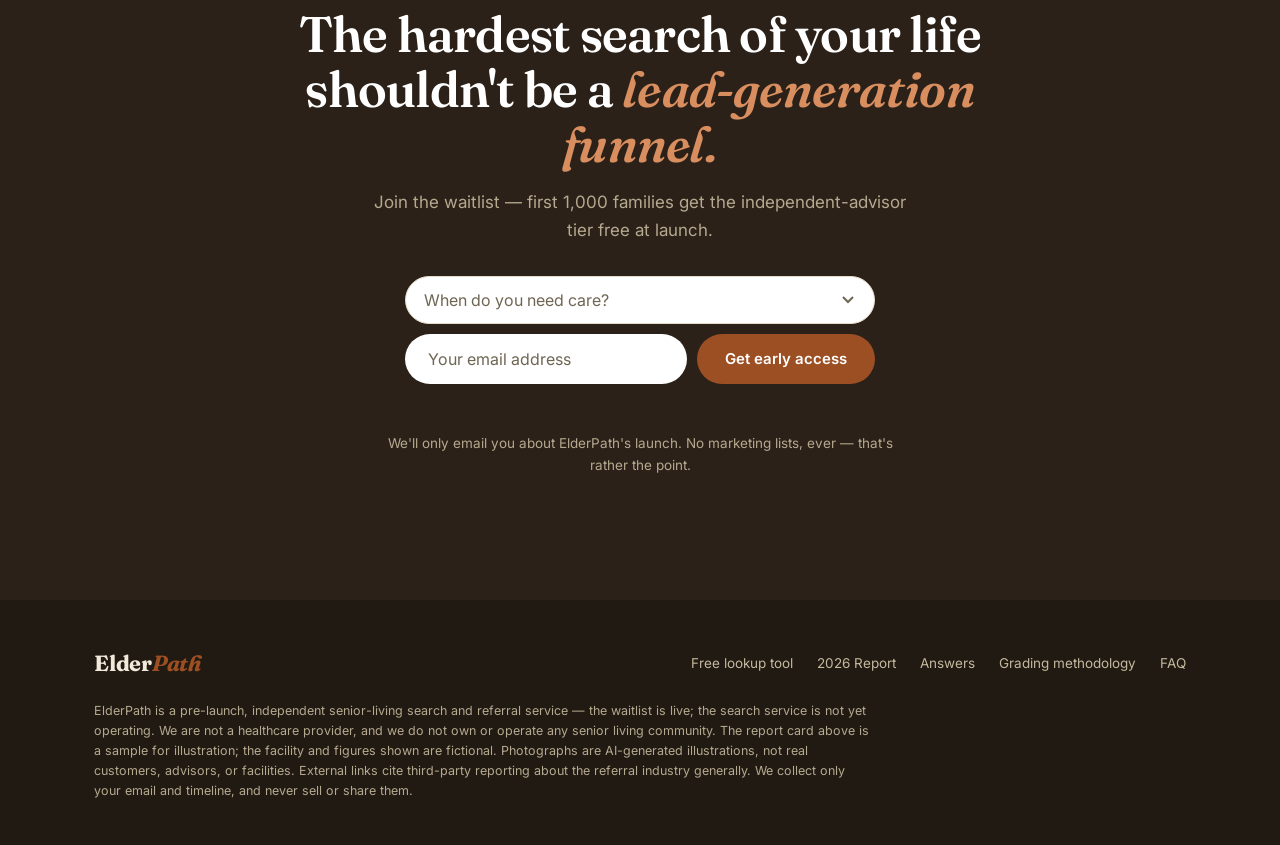
==== commit b401ab56: "Viral mechanics: share-card images, browse lists, embed mode, AEO answers cluster - check/: canvas-r" ====
--- a/index.html
+++ b/index.html
@@ -886,8 +886,10 @@
     <div class="foot-inner">
       <a class="logo" href="#">Elder<em>Path</em></a>
       <div class="foot-links">
+        <a href="check/">Free lookup tool</a>
+        <a href="report/">2026 Report</a>
+        <a href="answers/">Answers</a>
         <a href="#method">Grading methodology</a>
-        <a href="#money">How we're paid</a>
         <a href="#faq">FAQ</a>
       </div>
     </div>
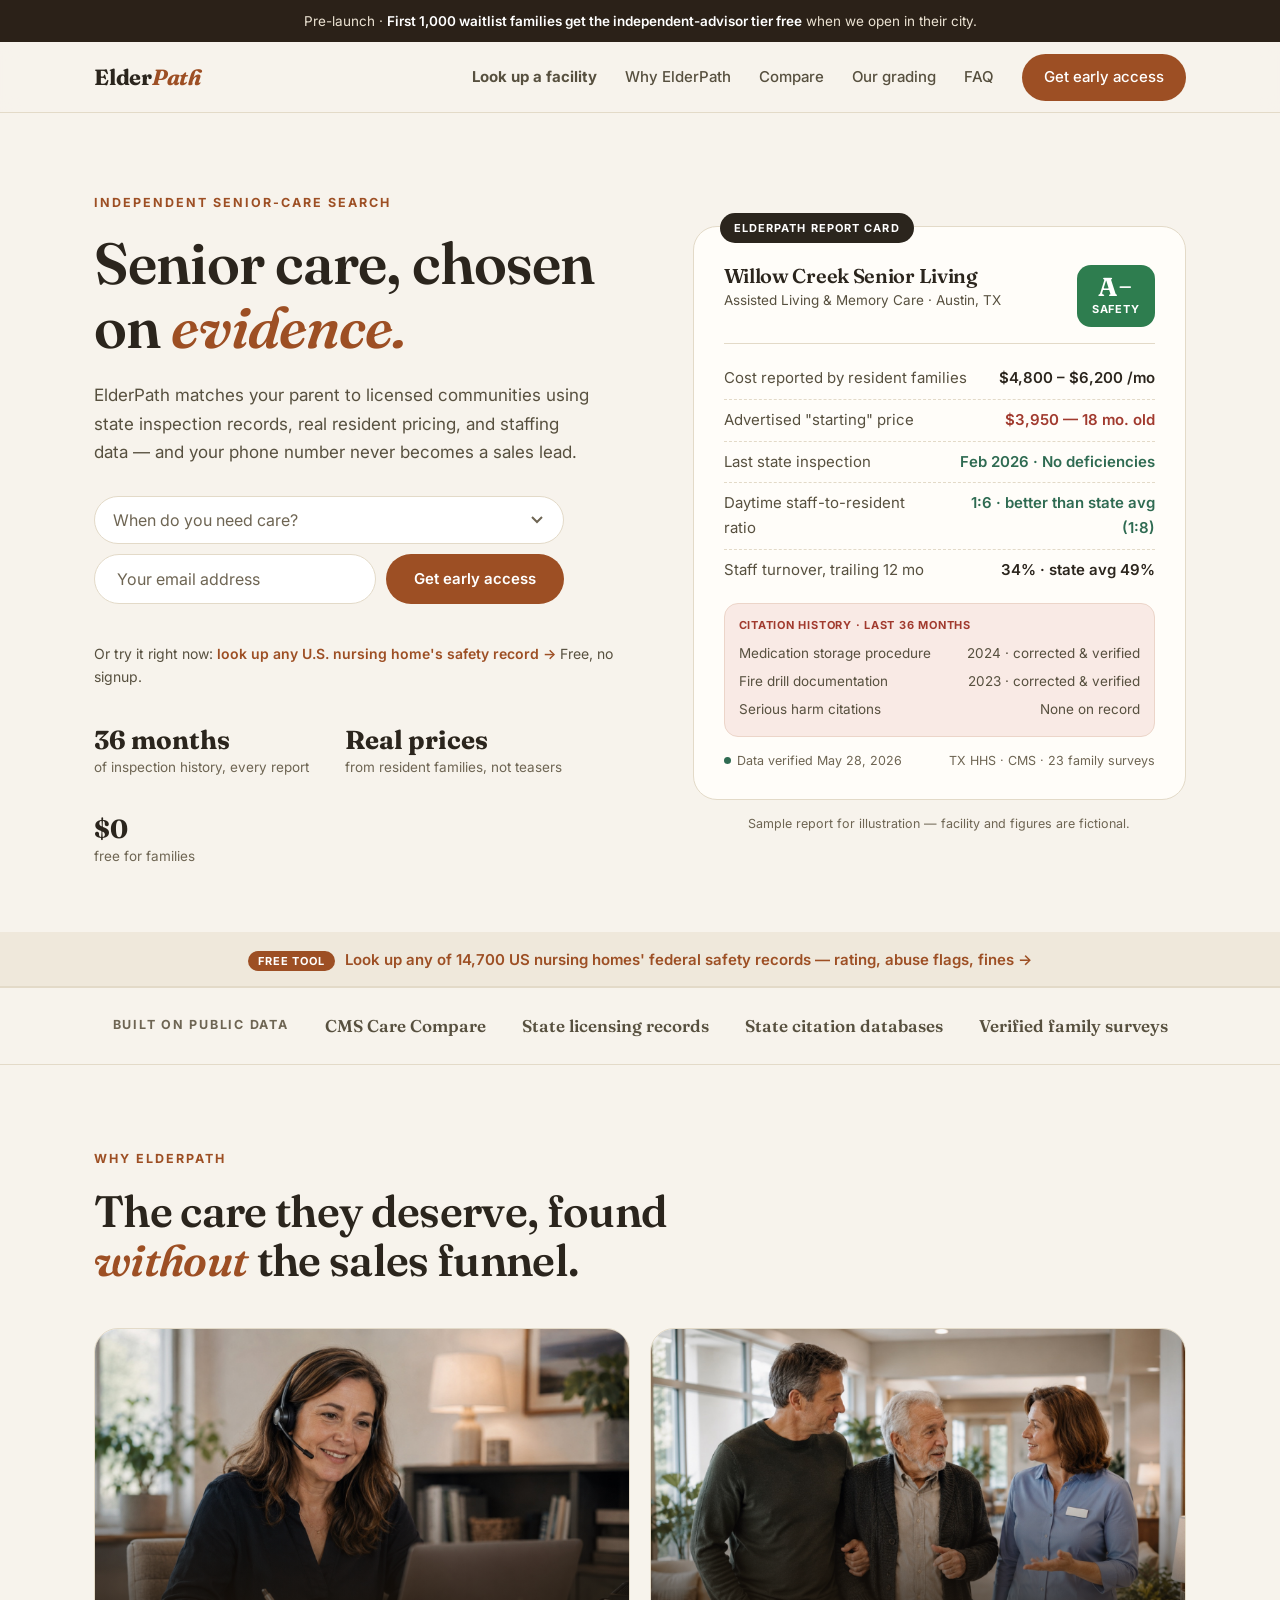
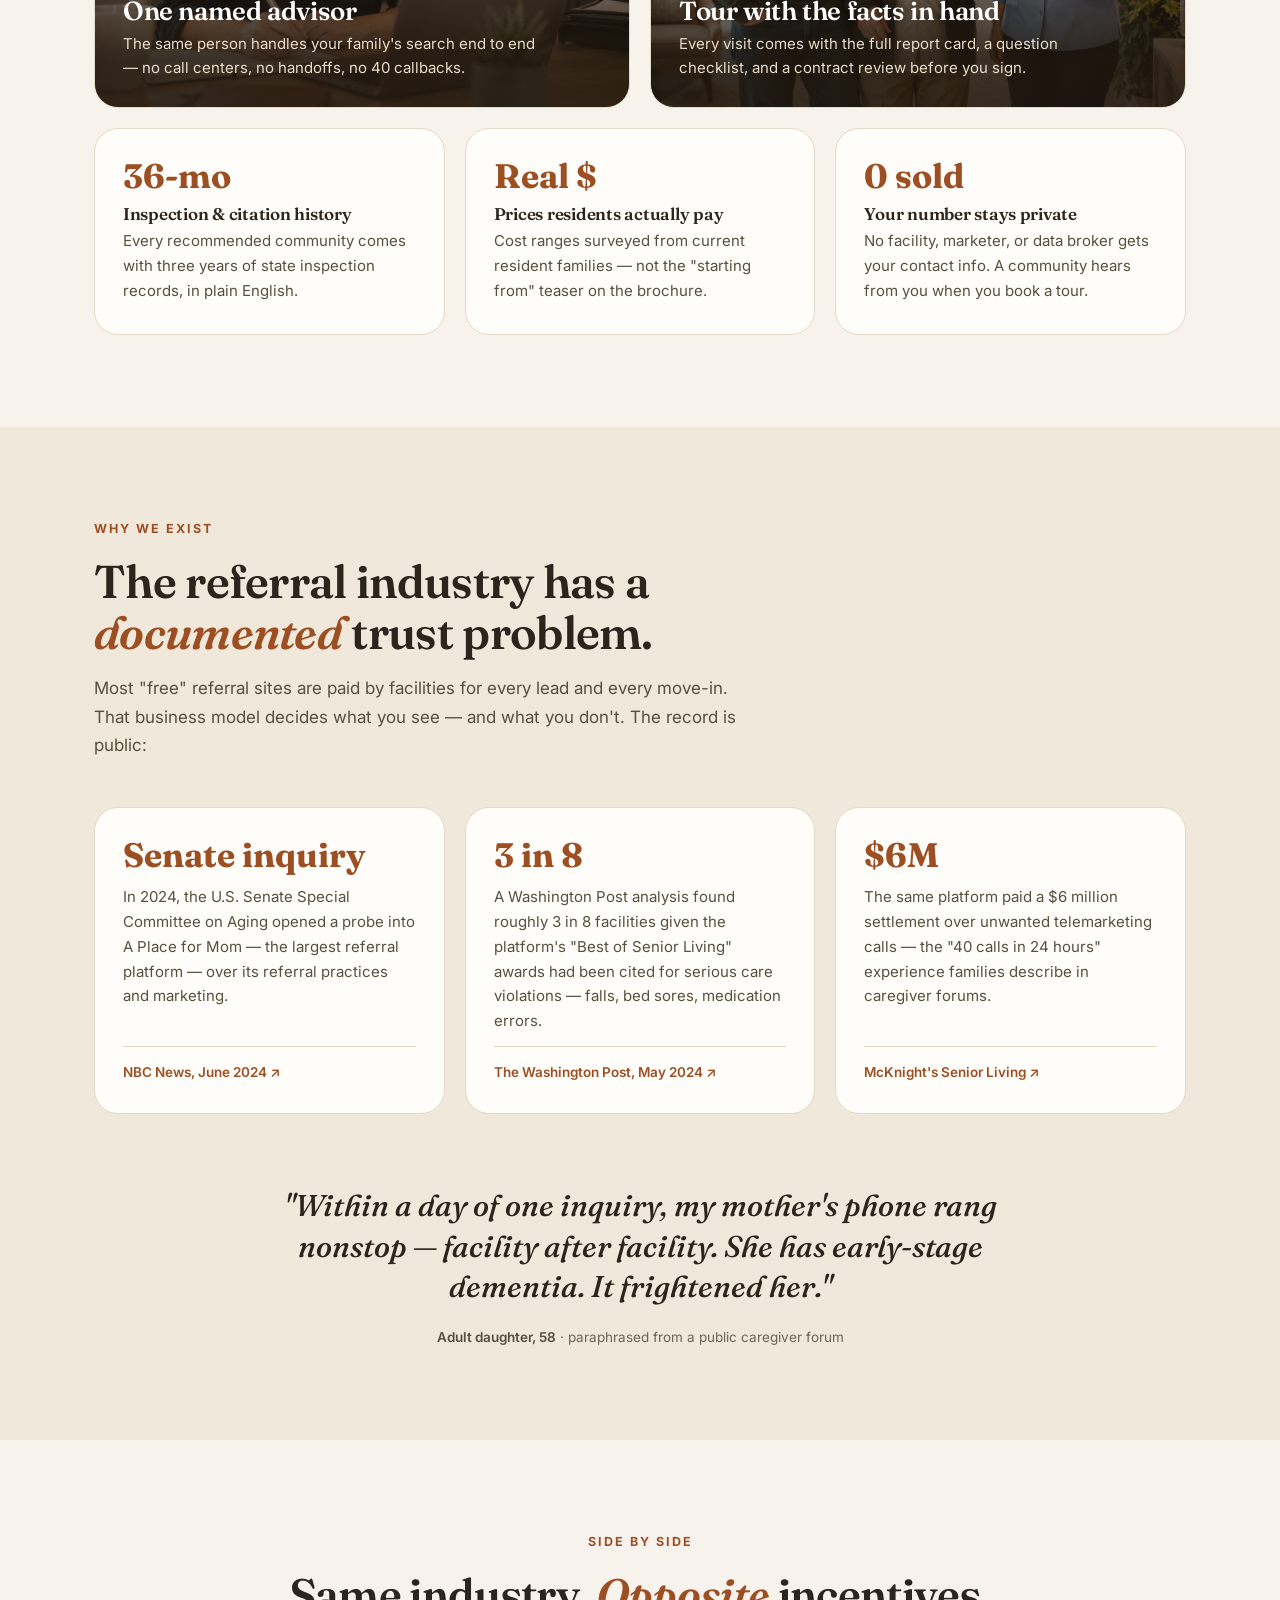
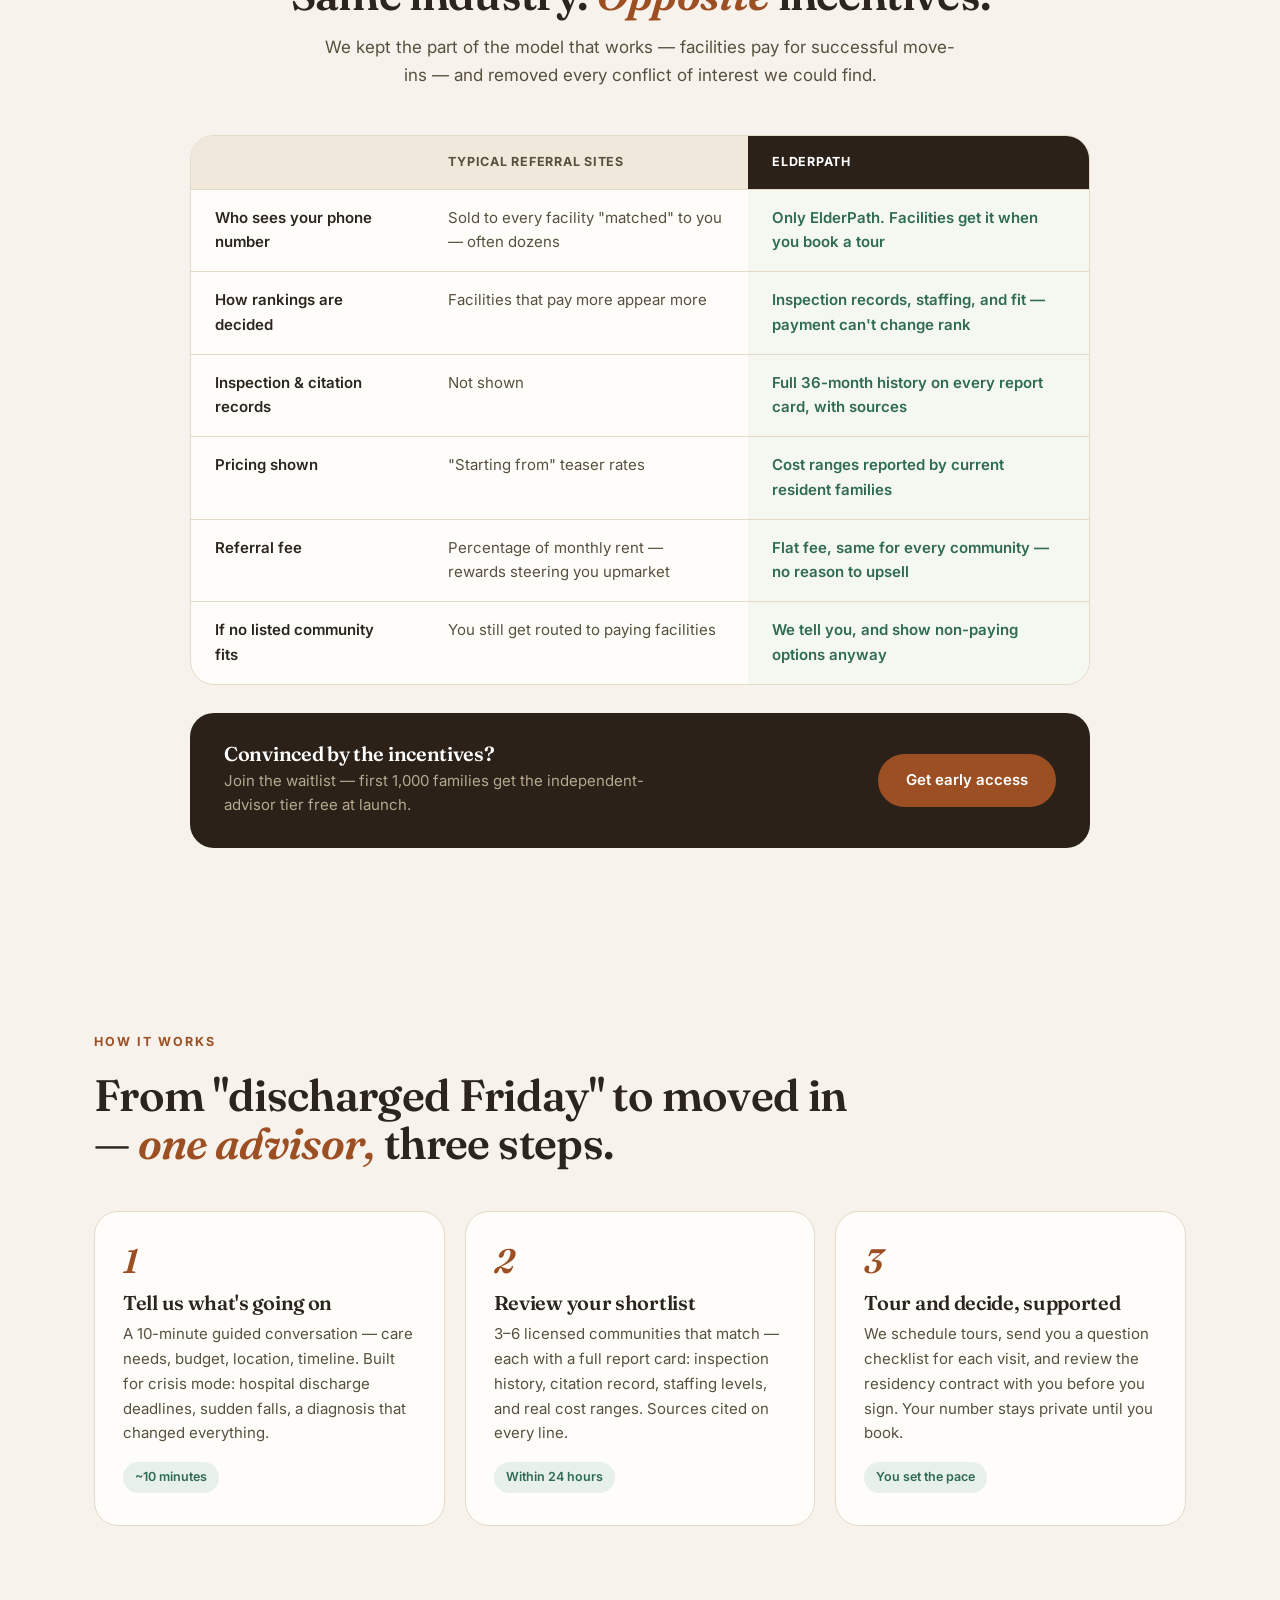
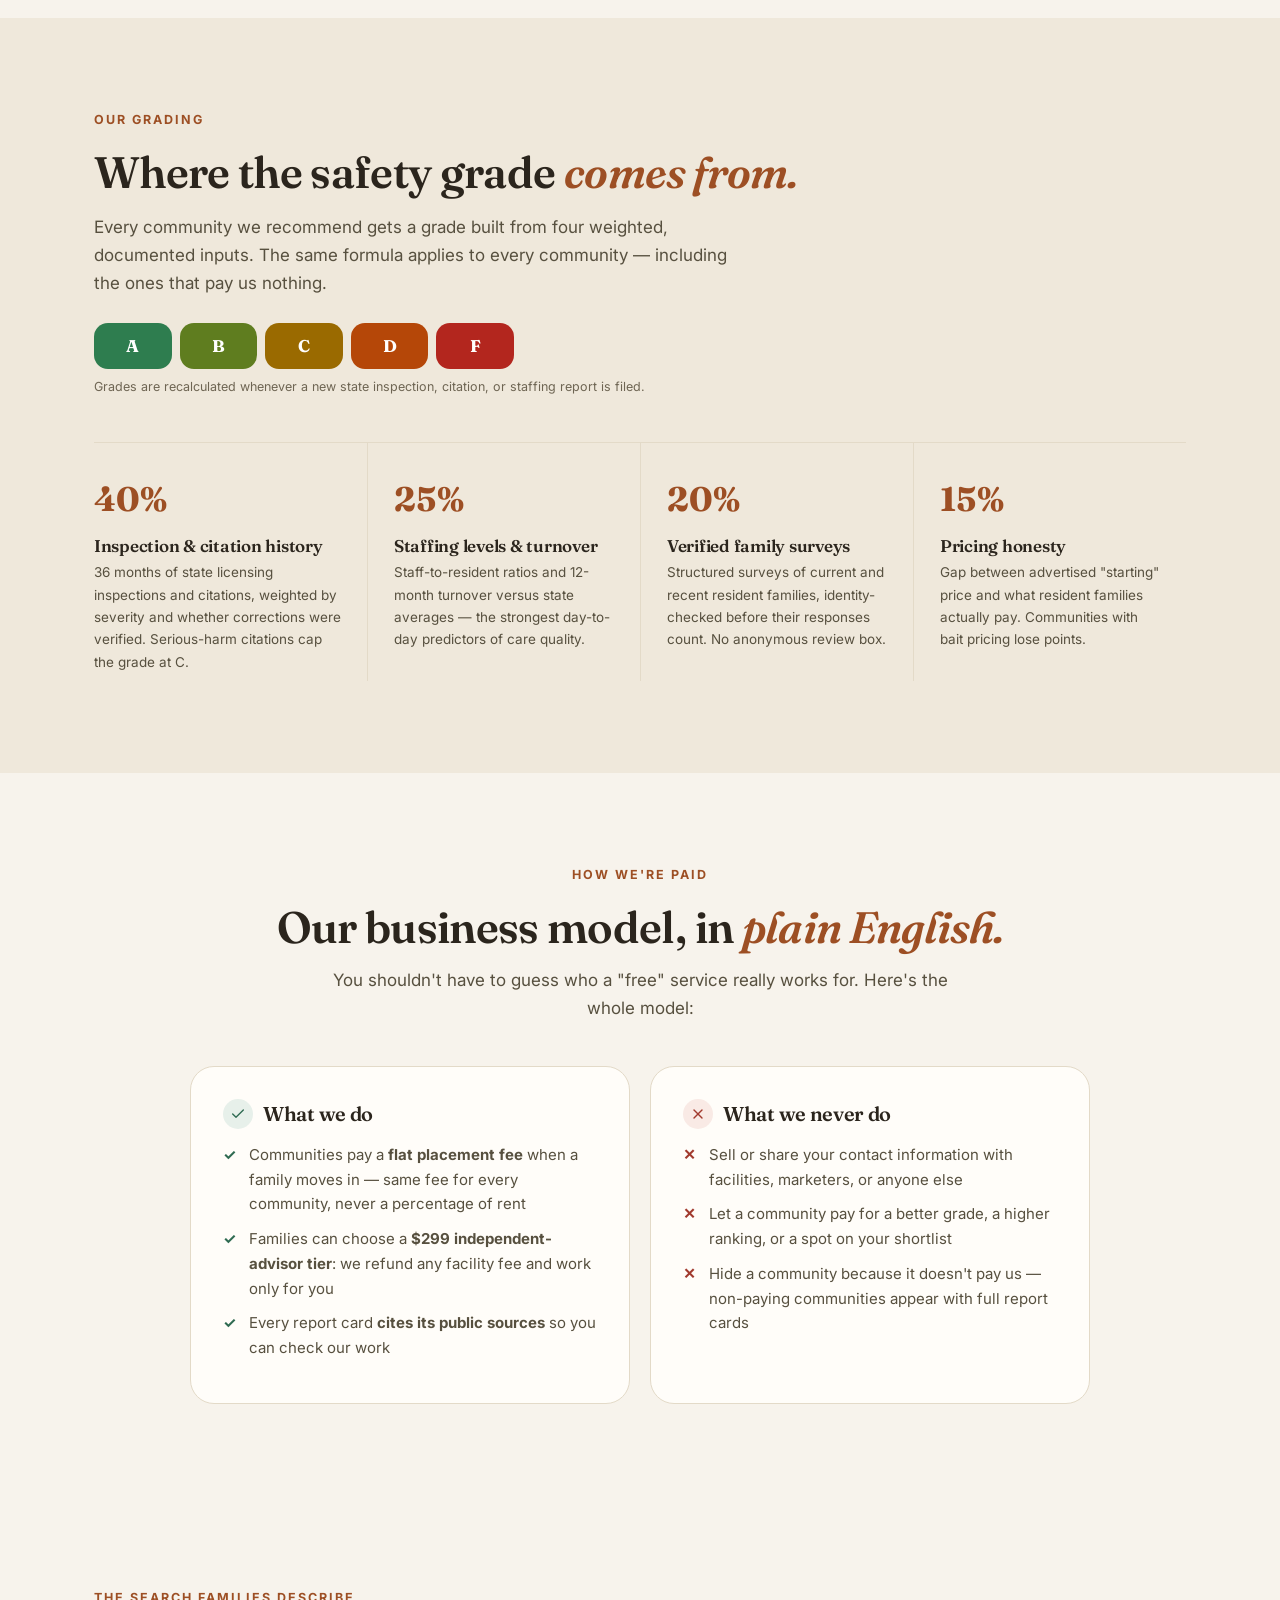
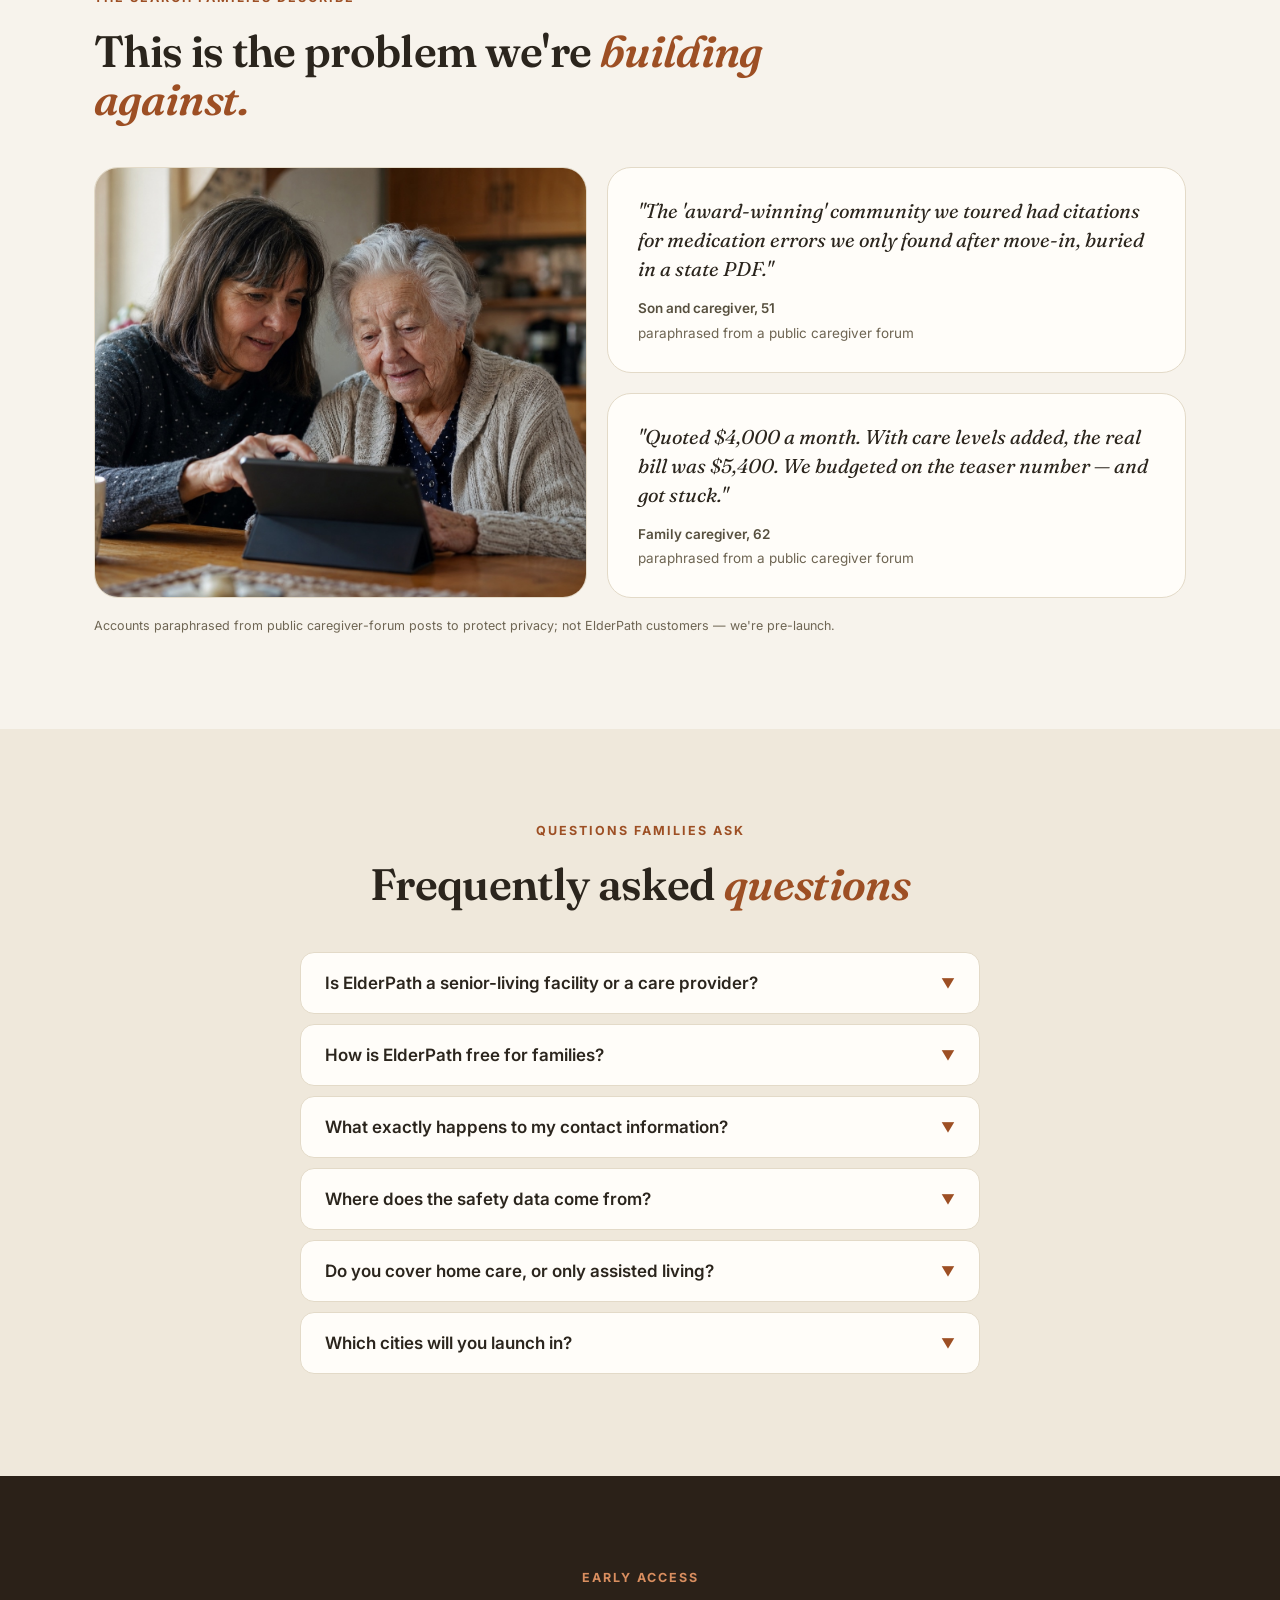
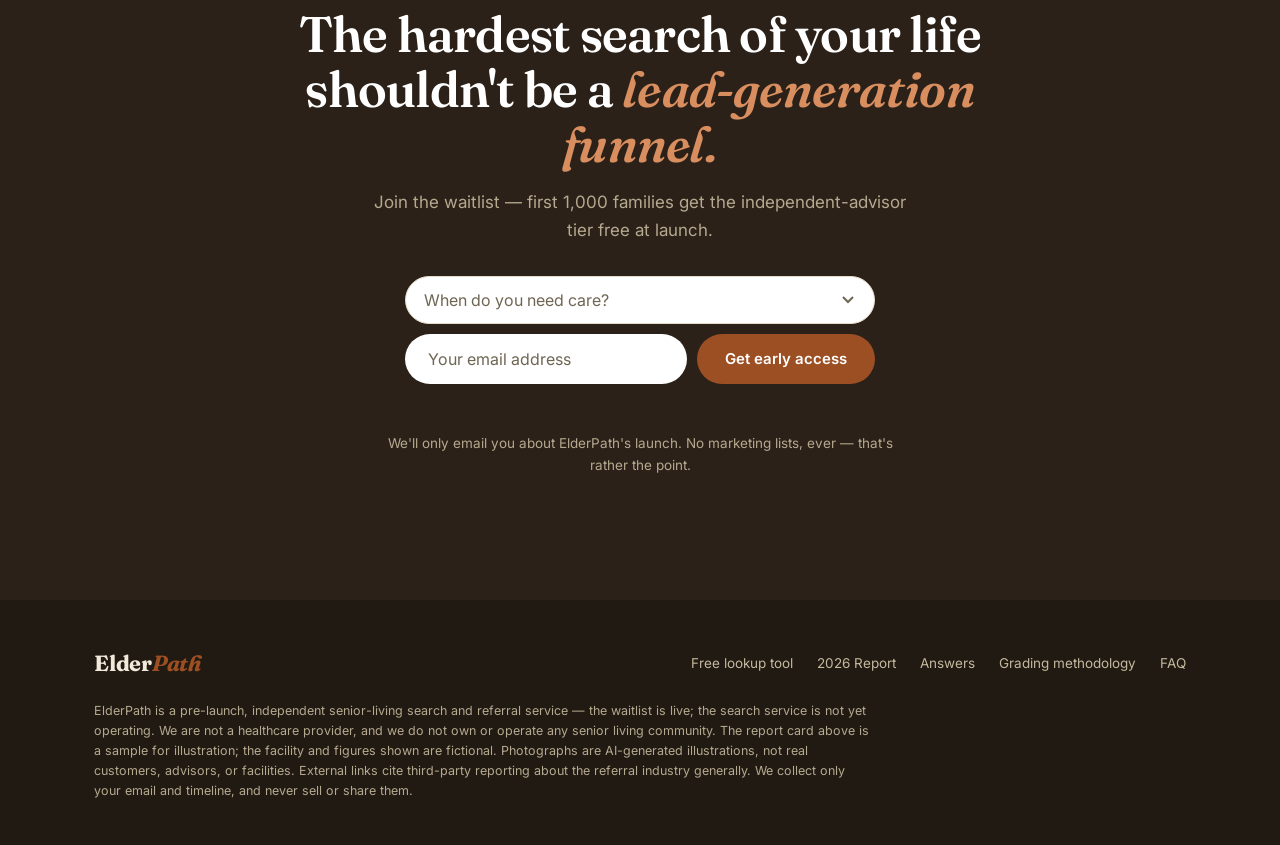
==== commit e529322f: "ElderPath UI: flat component library (shadcn idiom) + Lucide icons + critique fixes - ui/: shared li" ====
--- a/index.html
+++ b/index.html
@@ -103,8 +103,9 @@
     --on-brown-muted: #b5a98f;
     --r-card: 24px;
     --r-s: 14px;
-    --shadow: 0 6px 28px rgba(43, 37, 29, .08);
-    --shadow-lg: 0 28px 70px rgba(43, 37, 29, .18);
+    /* flat design language: zero depth — borders carry elevation (matches ui/elderpath-ui.css) */
+    --shadow: none;
+    --shadow-lg: none;
   }
   * { margin: 0; padding: 0; box-sizing: border-box; }
   html { scroll-behavior: smooth; }
@@ -277,7 +278,7 @@
   .bento-head h2 { font-size: clamp(30px, 4vw, 44px); }
   .bento-grid { display: grid; grid-template-columns: 1fr 1fr; gap: 20px; }
   .bento-grid .row2 { display: grid; grid-template-columns: repeat(auto-fit, minmax(265px, 1fr)); gap: 20px; grid-column: 1 / -1; }
-  .b-card { border-radius: var(--r-card); overflow: hidden; position: relative; box-shadow: var(--shadow); }
+  .b-card { border-radius: var(--r-card); overflow: hidden; position: relative; border: 1.5px solid var(--line); }
   .b-photo { min-height: clamp(280px, 42vw, 380px); display: flex; align-items: flex-end; }
   .b-photo img { position: absolute; inset: 0; width: 100%; height: 100%; object-fit: cover; }
   .b-photo .scrim {
@@ -375,7 +376,7 @@
   /* ---------- voices ---------- */
   .voices h2 { font-size: clamp(30px, 4vw, 44px); max-width: 700px; }
   .voices-flex { display: grid; grid-template-columns: .92fr 1.08fr; gap: 20px; margin-top: 44px; align-items: stretch; }
-  .voices-photo { border-radius: var(--r-card); overflow: hidden; box-shadow: var(--shadow); }
+  .voices-photo { border-radius: var(--r-card); overflow: hidden; border: 1.5px solid var(--line); }
   .voices-photo img { width: 100%; height: 100%; object-fit: cover; display: block; }
   .voices-stack { display: grid; gap: 20px; align-content: center; }
   .voice { background: var(--card); border: 1px solid var(--line); border-radius: var(--r-card); padding: 28px 30px; box-shadow: var(--shadow); }
@@ -783,7 +784,7 @@
     <p class="lead">You shouldn't have to guess who a "free" service really works for. Here's the whole model:</p>
     <div class="money-grid">
       <div class="money-card yes reveal">
-        <h3><span class="ic ic-yes">✓</span>What we do</h3>
+        <h3><span class="ic ic-yes"><svg class="icon" width="16" height="16" aria-hidden="true"><use href="ui/lucide.svg#i-check"/></svg></span>What we do</h3>
         <ul>
           <li>Communities pay a <strong>flat placement fee</strong> when a family moves in — same fee for every community, never a percentage of rent</li>
           <li>Families can choose a <strong>$299 independent-advisor tier</strong>: we refund any facility fee and work only for you</li>
@@ -791,7 +792,7 @@
         </ul>
       </div>
       <div class="money-card no reveal">
-        <h3><span class="ic ic-no">✕</span>What we never do</h3>
+        <h3><span class="ic ic-no"><svg class="icon" width="16" height="16" aria-hidden="true"><use href="ui/lucide.svg#i-x"/></svg></span>What we never do</h3>
         <ul>
           <li>Sell or share your contact information with facilities, marketers, or anyone else</li>
           <li>Let a community pay for a better grade, a higher ranking, or a spot on your shortlist</li>
@@ -923,22 +924,9 @@
       var urgent = when && (when.value === 'now' || when.value === '3mo');
       var btn = form.querySelector('button');
       btn.disabled = true; btn.textContent = 'Joining…';
-      // Google Forms backend — responses land in the form owner's Google Sheet
-      var endpoint = 'https://docs.google.com/forms/d/e/1FAIpQLScgC7S6uMUU0TD3RmqRA_vdIFpqDHHpccvXpWSxTcOGq4_y7g/formResponse';
+      // Primary backend: Supabase Postgres (write-only RLS). Fallback: Google Forms.
       var timelineLabels = { now: 'Now — urgent', '3mo': 'Within 3 months', '12mo': '3–12 months', research: 'Just researching' };
-      var controller = new AbortController();
-      var timer = setTimeout(function () { controller.abort(); }, 10000);
-      var payload = new URLSearchParams();
-      payload.append('entry.1566342817', email);
-      payload.append('entry.2114917503', when && timelineLabels[when.value] ? timelineLabels[when.value] : 'Not answered');
-      fetch(endpoint, {
-        method: 'POST',
-        mode: 'no-cors',
-        signal: controller.signal,
-        headers: { 'Content-Type': 'application/x-www-form-urlencoded' },
-        body: payload.toString()
-      }).then(function () {
-        clearTimeout(timer);
+      function succeed() {
         form.style.display = 'none';
         msg.className = 'waitlist-msg ok';
         msg.textContent = urgent
@@ -946,11 +934,43 @@
           : "You're on the list. We'll email " + email + " when ElderPath opens in your city — nothing else.";
         msg.setAttribute('tabindex', '-1');
         msg.focus();
-      }).catch(function () {
-        clearTimeout(timer);
+      }
+      function fail() {
         btn.disabled = false; btn.textContent = 'Get early access';
         msg.className = 'waitlist-msg err';
         msg.textContent = "Something went wrong on our end — please try once more.";
+      }
+      function viaGoogleForms() {
+        var endpoint = 'https://docs.google.com/forms/d/e/1FAIpQLScgC7S6uMUU0TD3RmqRA_vdIFpqDHHpccvXpWSxTcOGq4_y7g/formResponse';
+        var controller = new AbortController();
+        var timer = setTimeout(function () { controller.abort(); }, 10000);
+        var payload = new URLSearchParams();
+        payload.append('entry.1566342817', email);
+        payload.append('entry.2114917503', when && timelineLabels[when.value] ? timelineLabels[when.value] : 'Not answered');
+        return fetch(endpoint, {
+          method: 'POST', mode: 'no-cors', signal: controller.signal,
+          headers: { 'Content-Type': 'application/x-www-form-urlencoded' },
+          body: payload.toString()
+        }).then(function () { clearTimeout(timer); succeed(); })
+          .catch(function () { clearTimeout(timer); fail(); });
+      }
+      var supaCtl = new AbortController();
+      var supaTimer = setTimeout(function () { supaCtl.abort(); }, 8000);
+      fetch('https://mrwgqbjldhywdocmyuop.supabase.co/rest/v1/waitlist', {
+        method: 'POST', signal: supaCtl.signal,
+        headers: {
+          apikey: 'eyJhbGciOiJIUzI1NiIsInR5cCI6IkpXVCJ9.eyJpc3MiOiJzdXBhYmFzZSIsInJlZiI6Im1yd2dxYmpsZGh5d2RvY215dW9wIiwicm9sZSI6ImFub24iLCJpYXQiOjE3ODExMzg1NDcsImV4cCI6MjA5NjcxNDU0N30.txRl-6tuvNFKyrE5yPmHKz8vUqras7CFue6ETTYFqOY',
+          Authorization: 'Bearer eyJhbGciOiJIUzI1NiIsInR5cCI6IkpXVCJ9.eyJpc3MiOiJzdXBhYmFzZSIsInJlZiI6Im1yd2dxYmpsZGh5d2RvY215dW9wIiwicm9sZSI6ImFub24iLCJpYXQiOjE3ODExMzg1NDcsImV4cCI6MjA5NjcxNDU0N30.txRl-6tuvNFKyrE5yPmHKz8vUqras7CFue6ETTYFqOY',
+          'Content-Type': 'application/json', Prefer: 'return=minimal'
+        },
+        body: JSON.stringify({ email: email, timeline: when && when.value ? when.value : null, source: location.pathname + (i === 0 ? '#hero' : '#footer') })
+      }).then(function (r) {
+        clearTimeout(supaTimer);
+        if (!r.ok) throw new Error('supabase ' + r.status);
+        succeed();
+      }).catch(function () {
+        clearTimeout(supaTimer);
+        viaGoogleForms();
       });
     });
     var whenSel = form.querySelector('select.when');
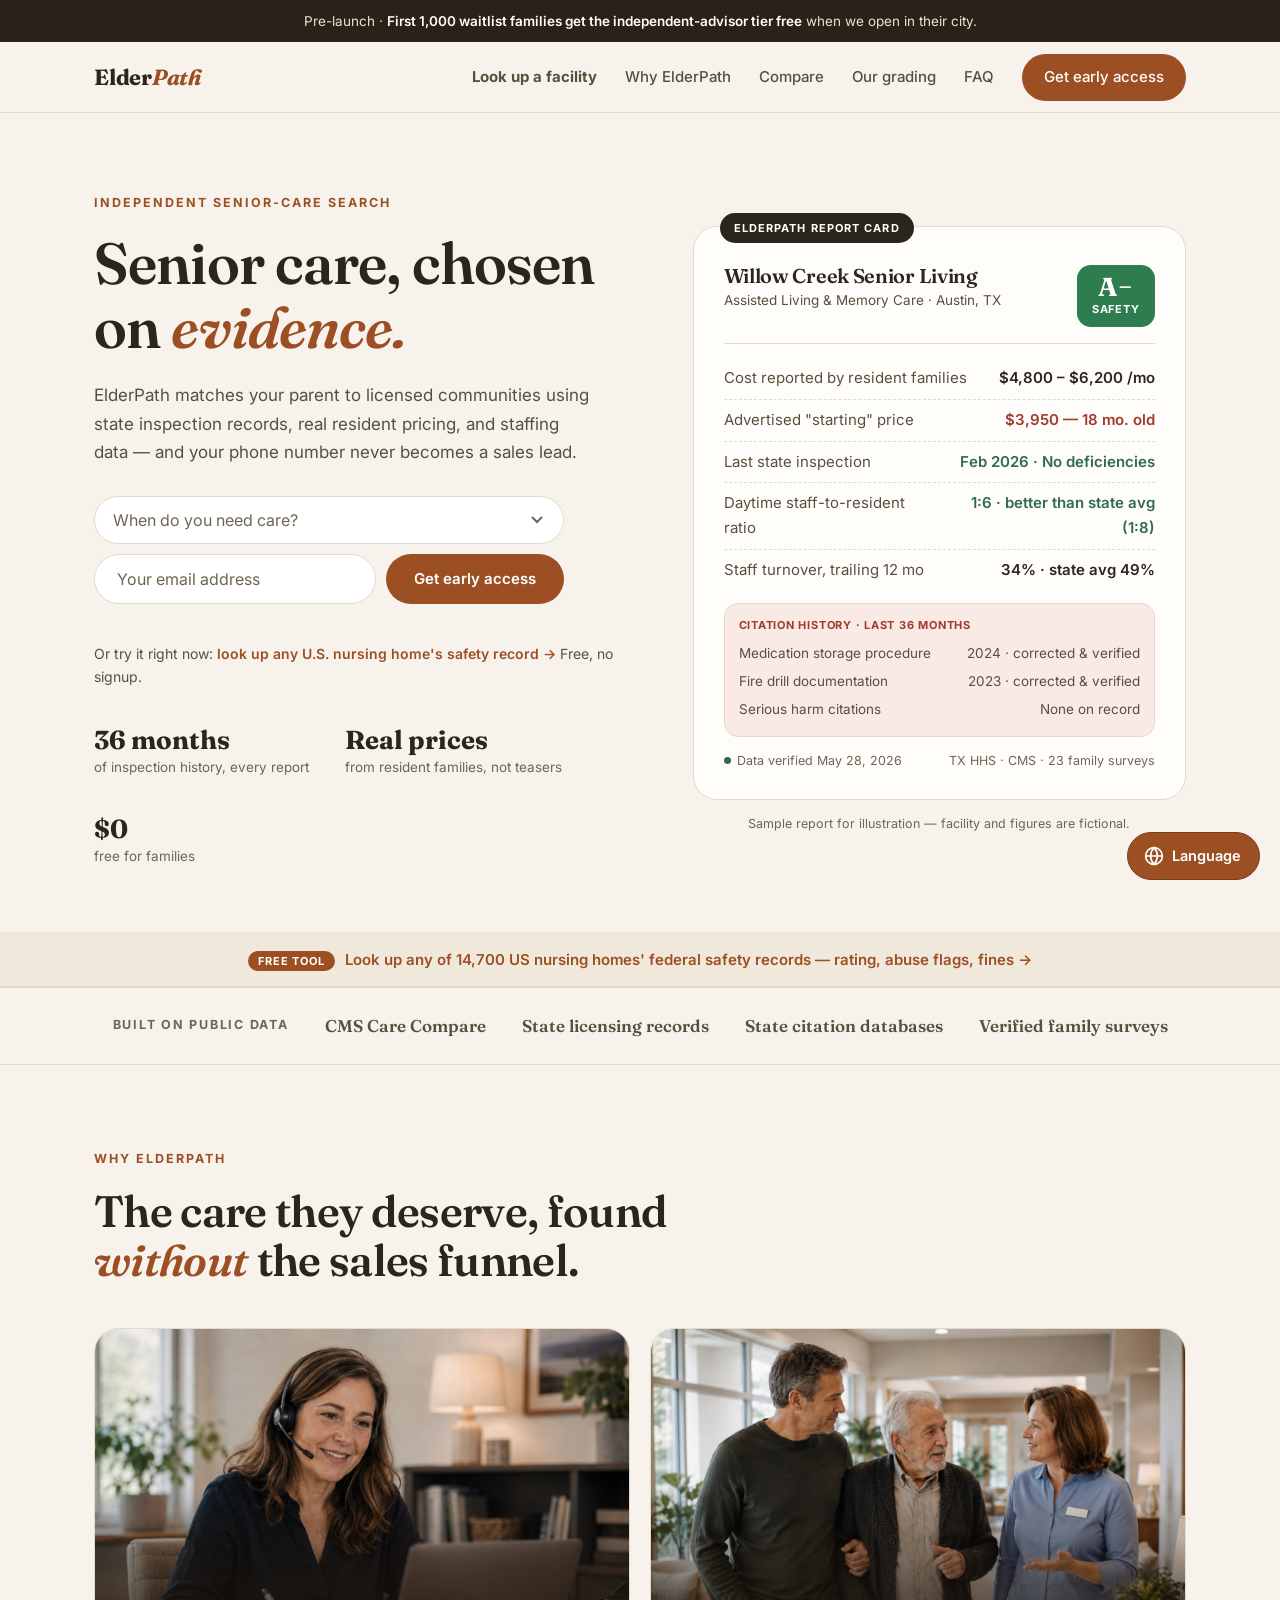
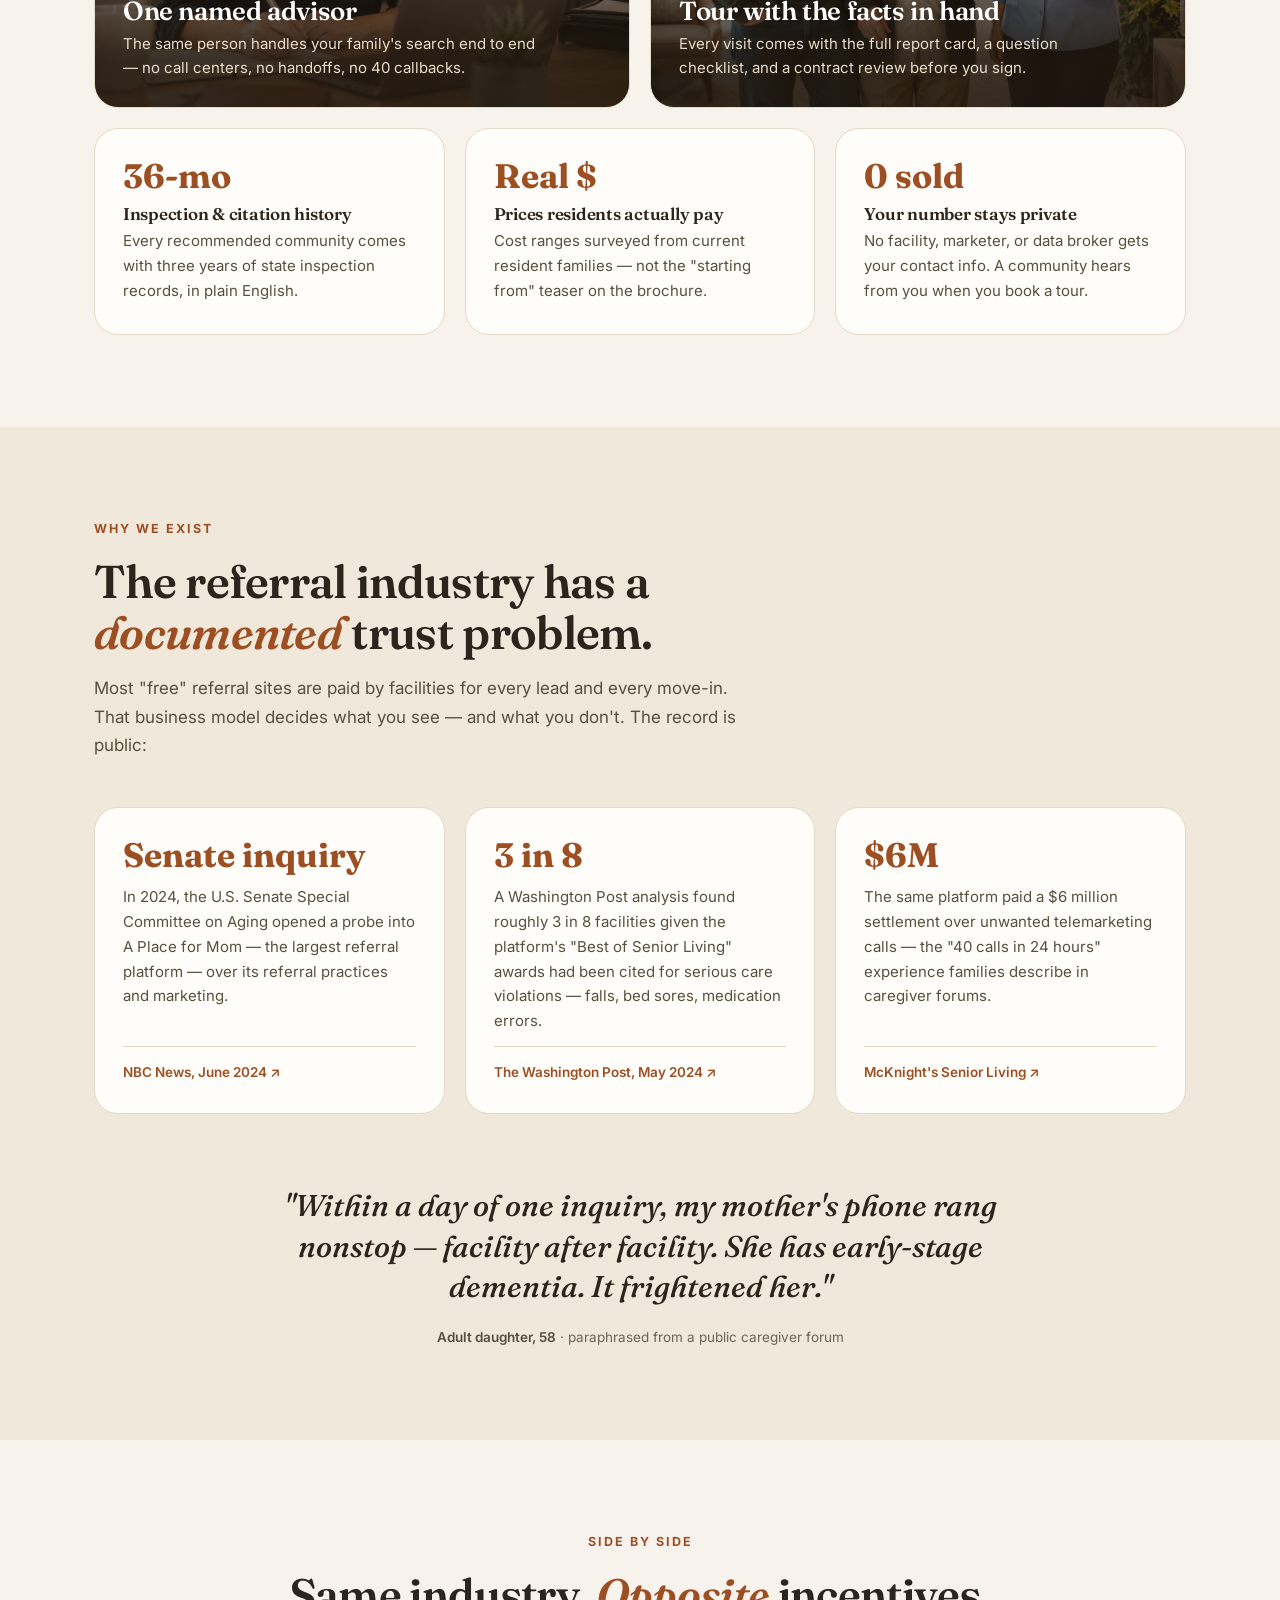
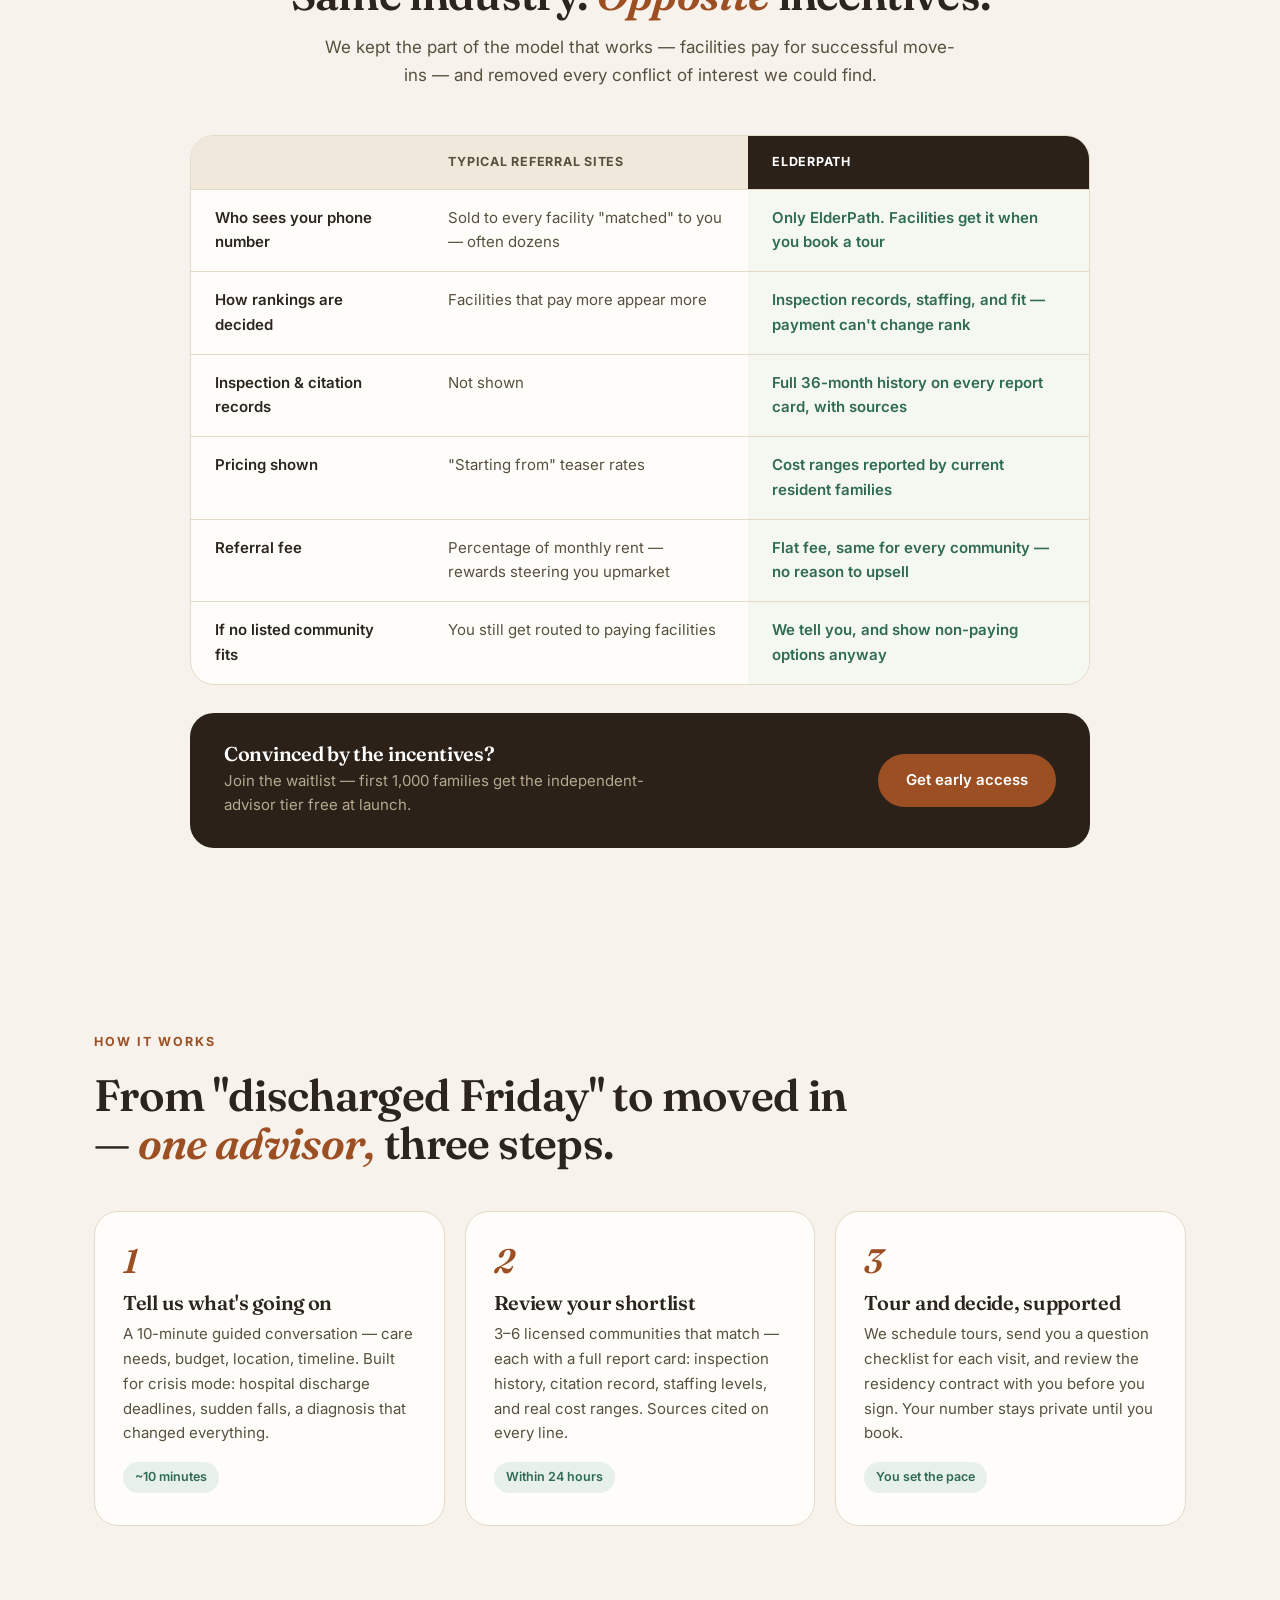
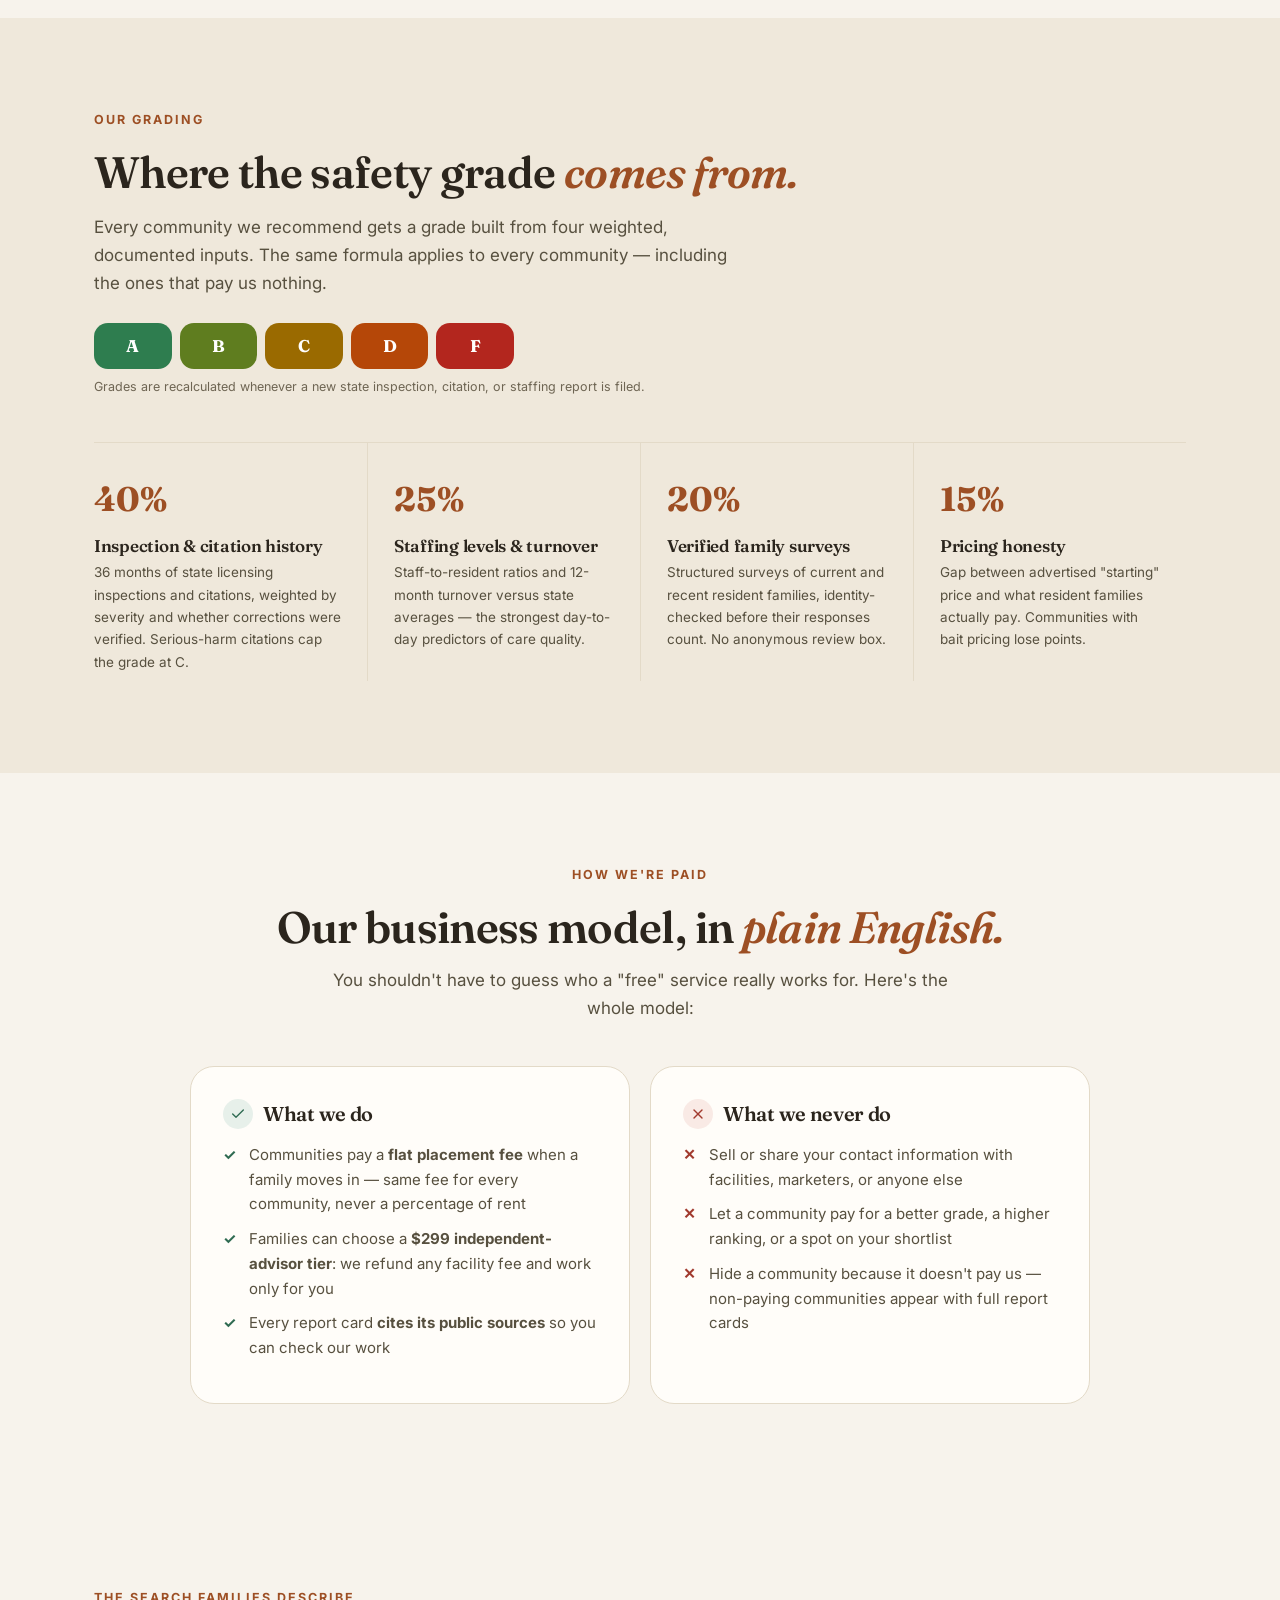
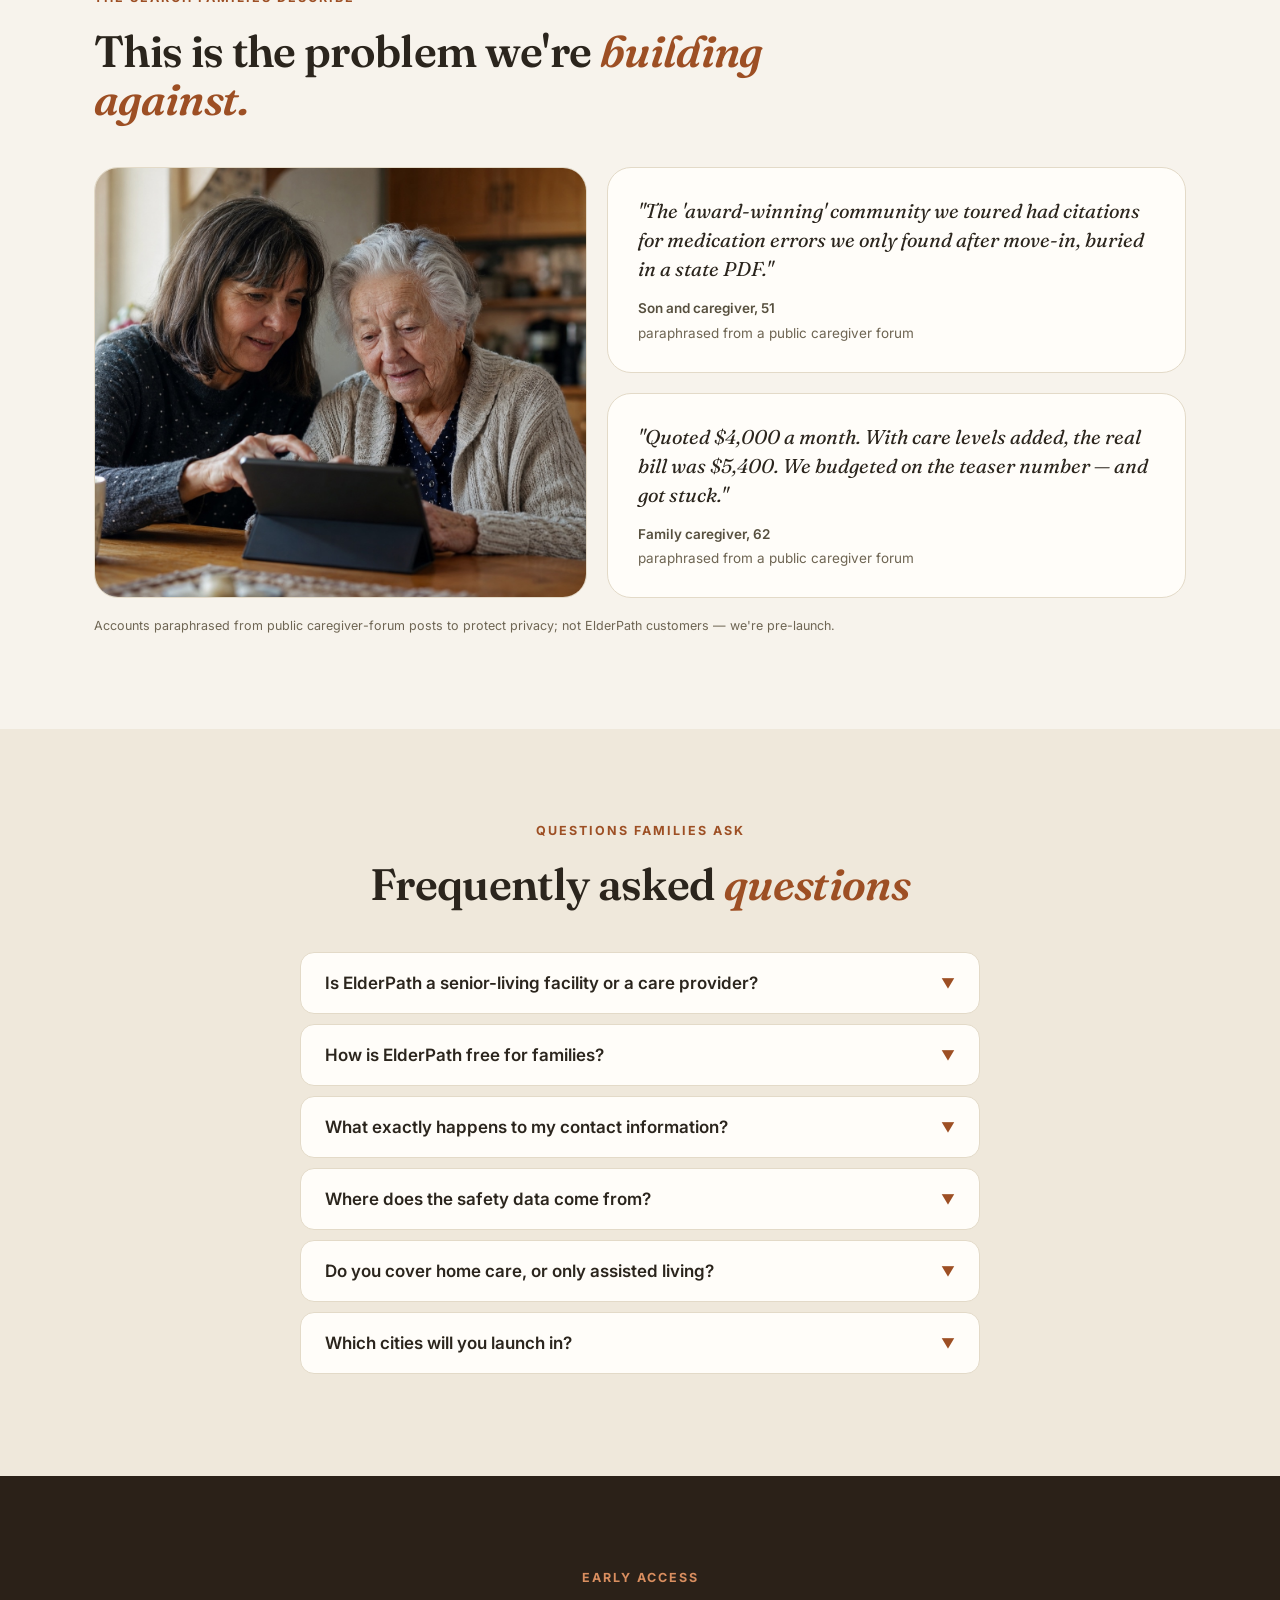
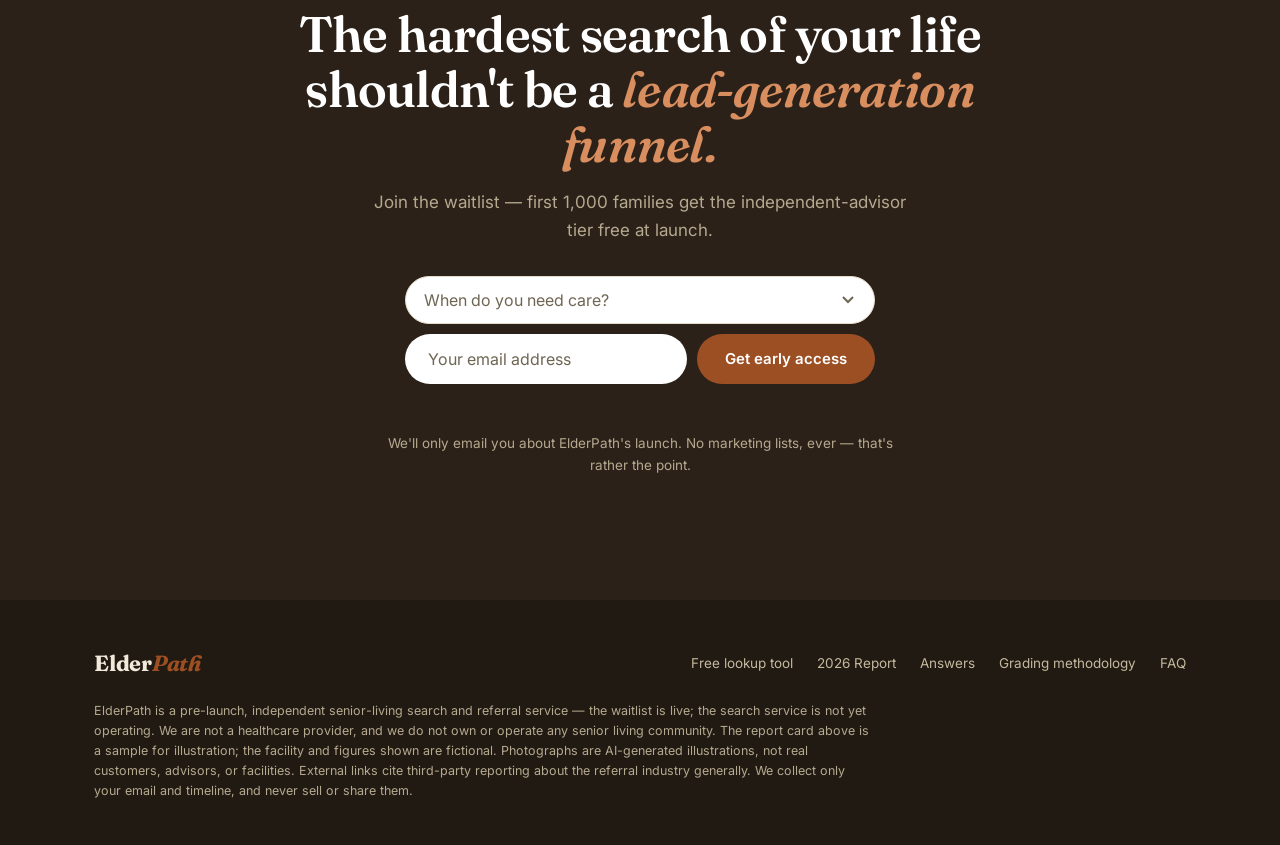
==== commit e69b04eb: "Add language launcher: globe FAB → any language, site-wide Self-contained ui/i18n.js dropped on ever" ====
--- a/index.html
+++ b/index.html
@@ -1029,5 +1029,6 @@
   }, { threshold: 0.12 });
   document.querySelectorAll('.reveal').forEach(function (el) { io.observe(el); });
 </script>
+<script src="ui/i18n.js" defer></script>
 </body>
 </html>
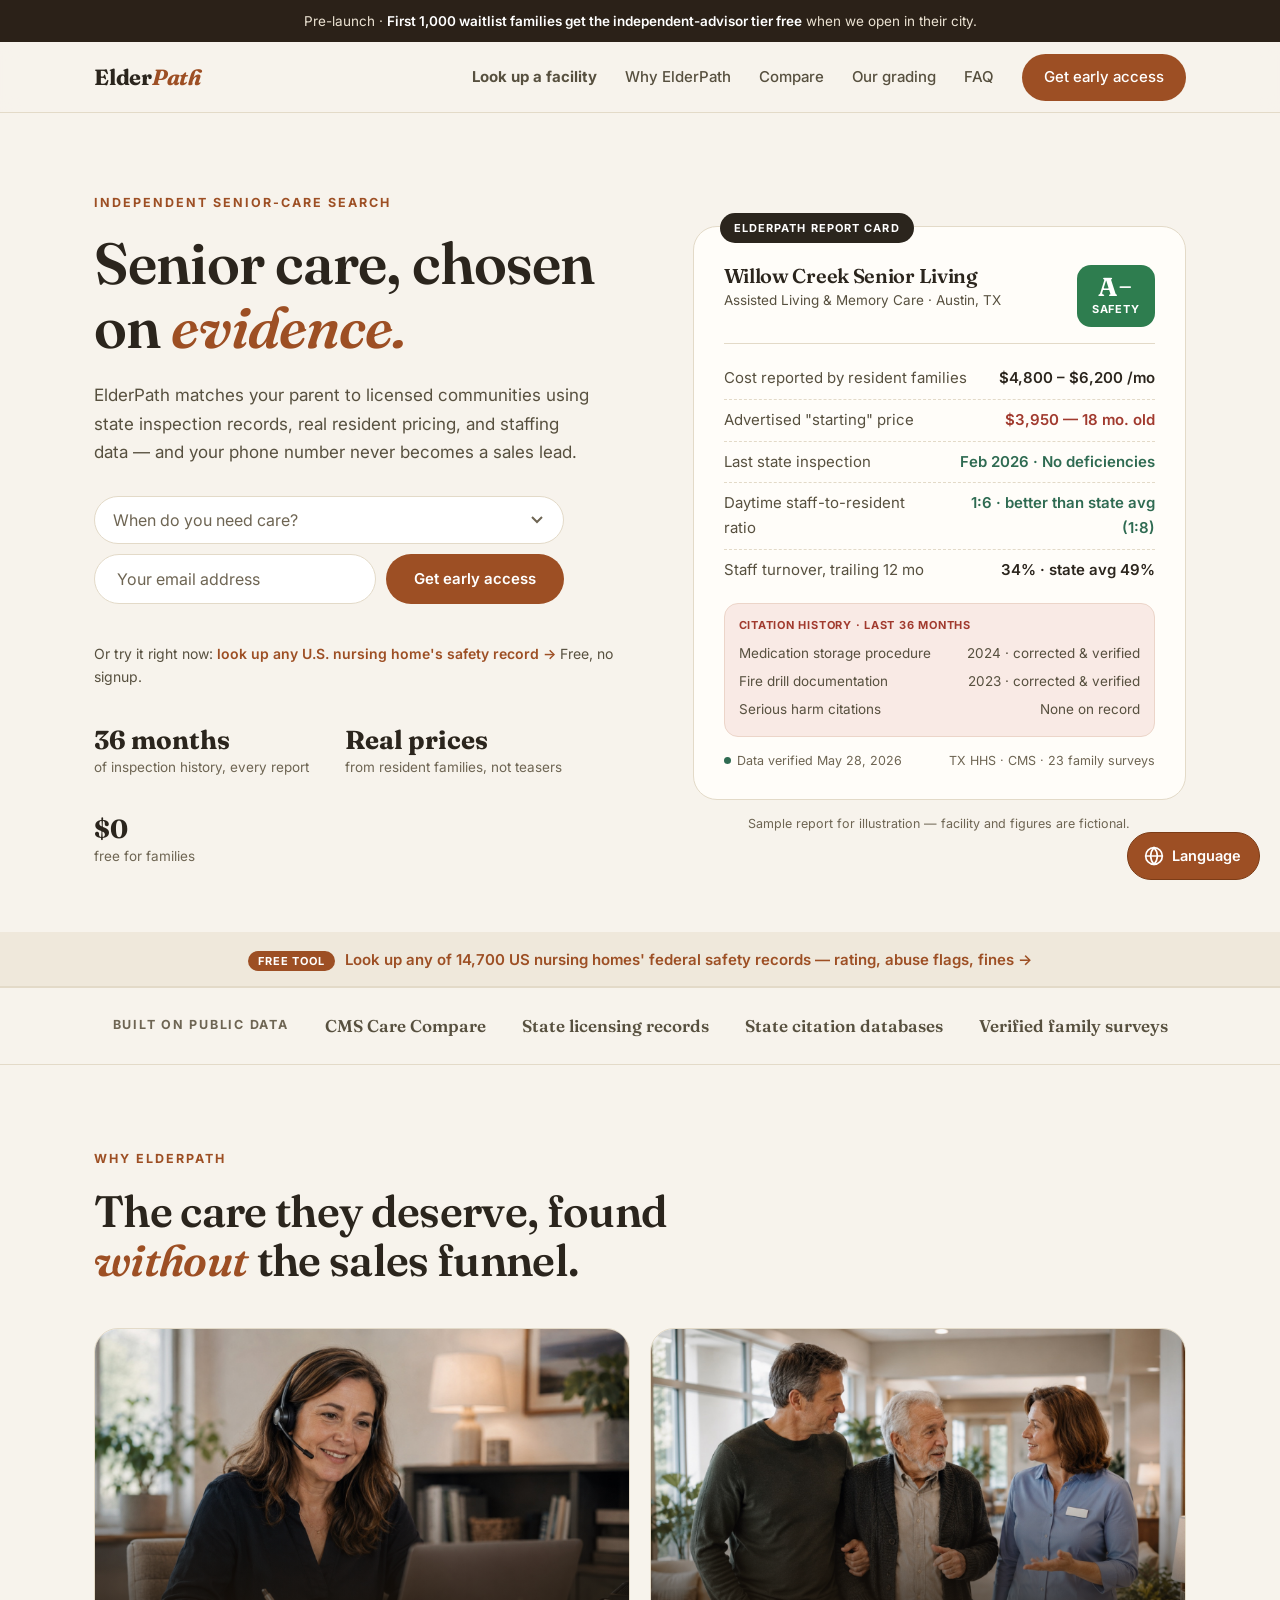
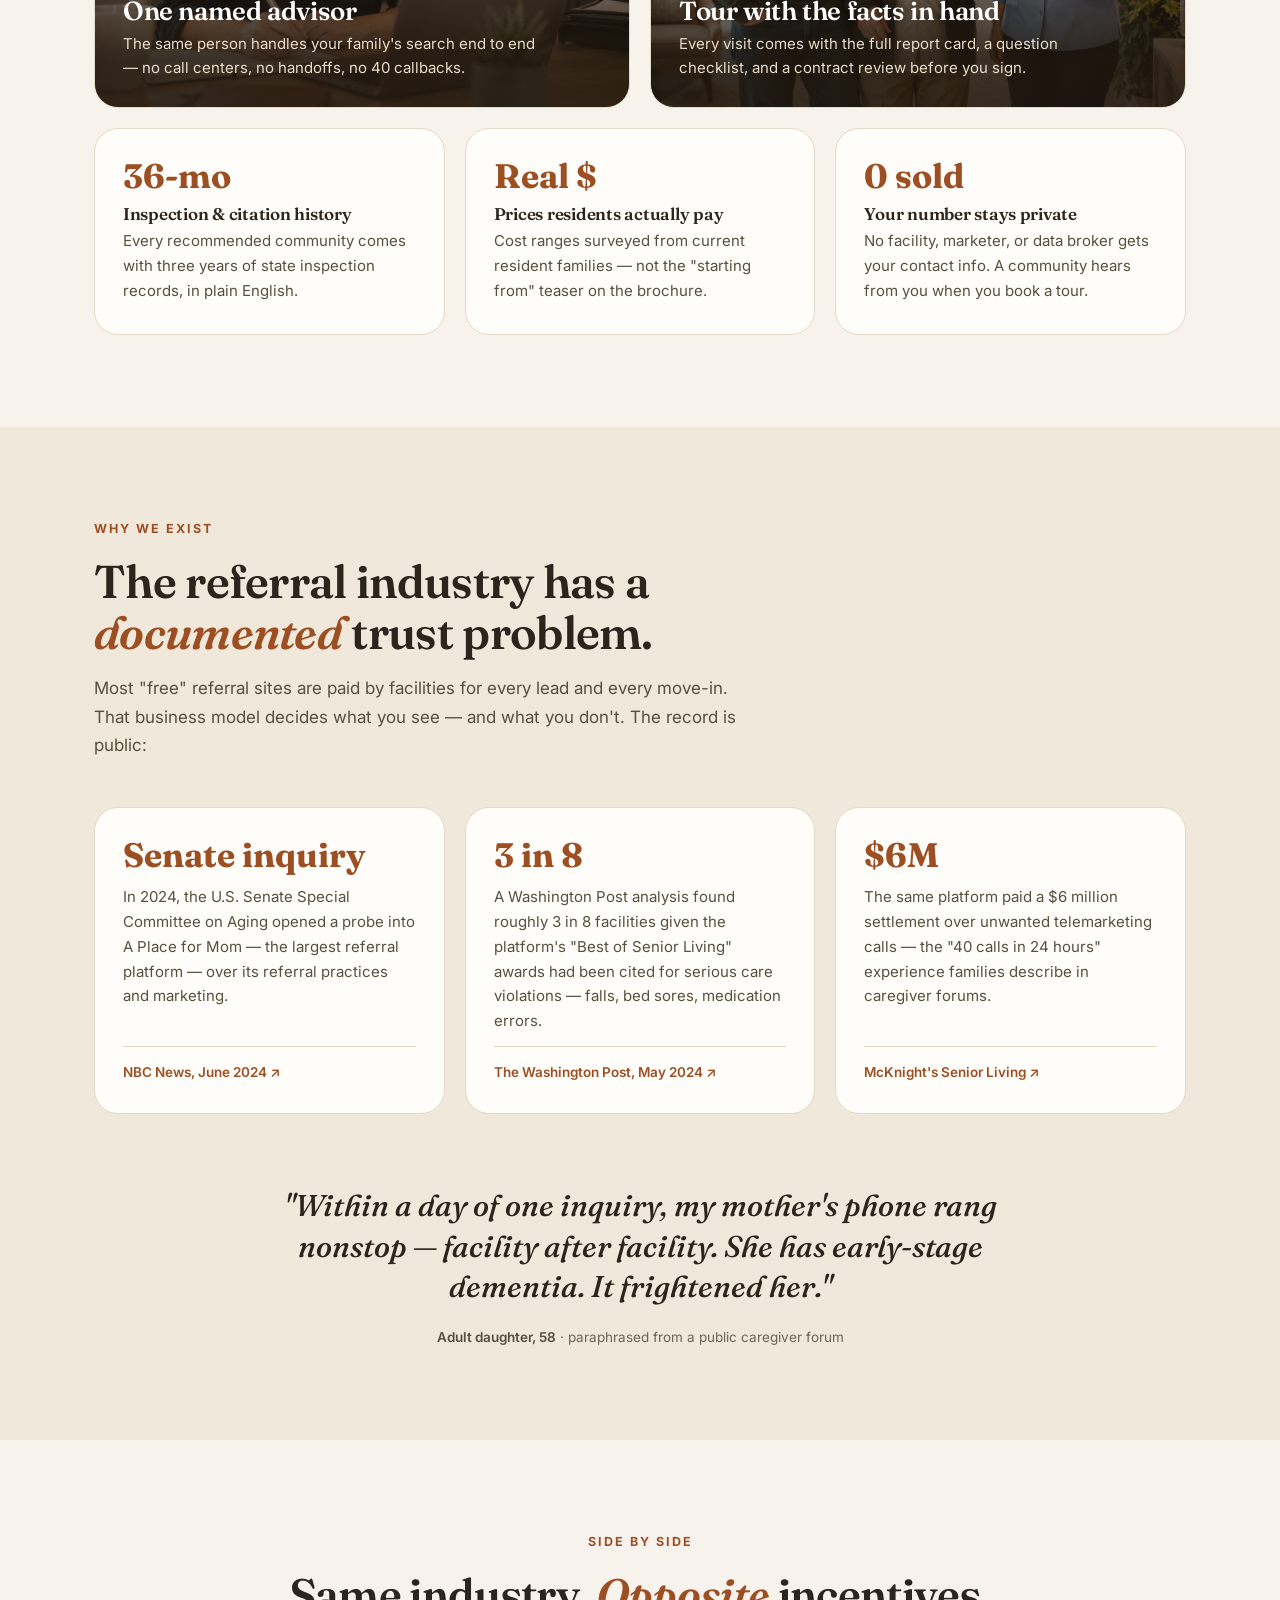
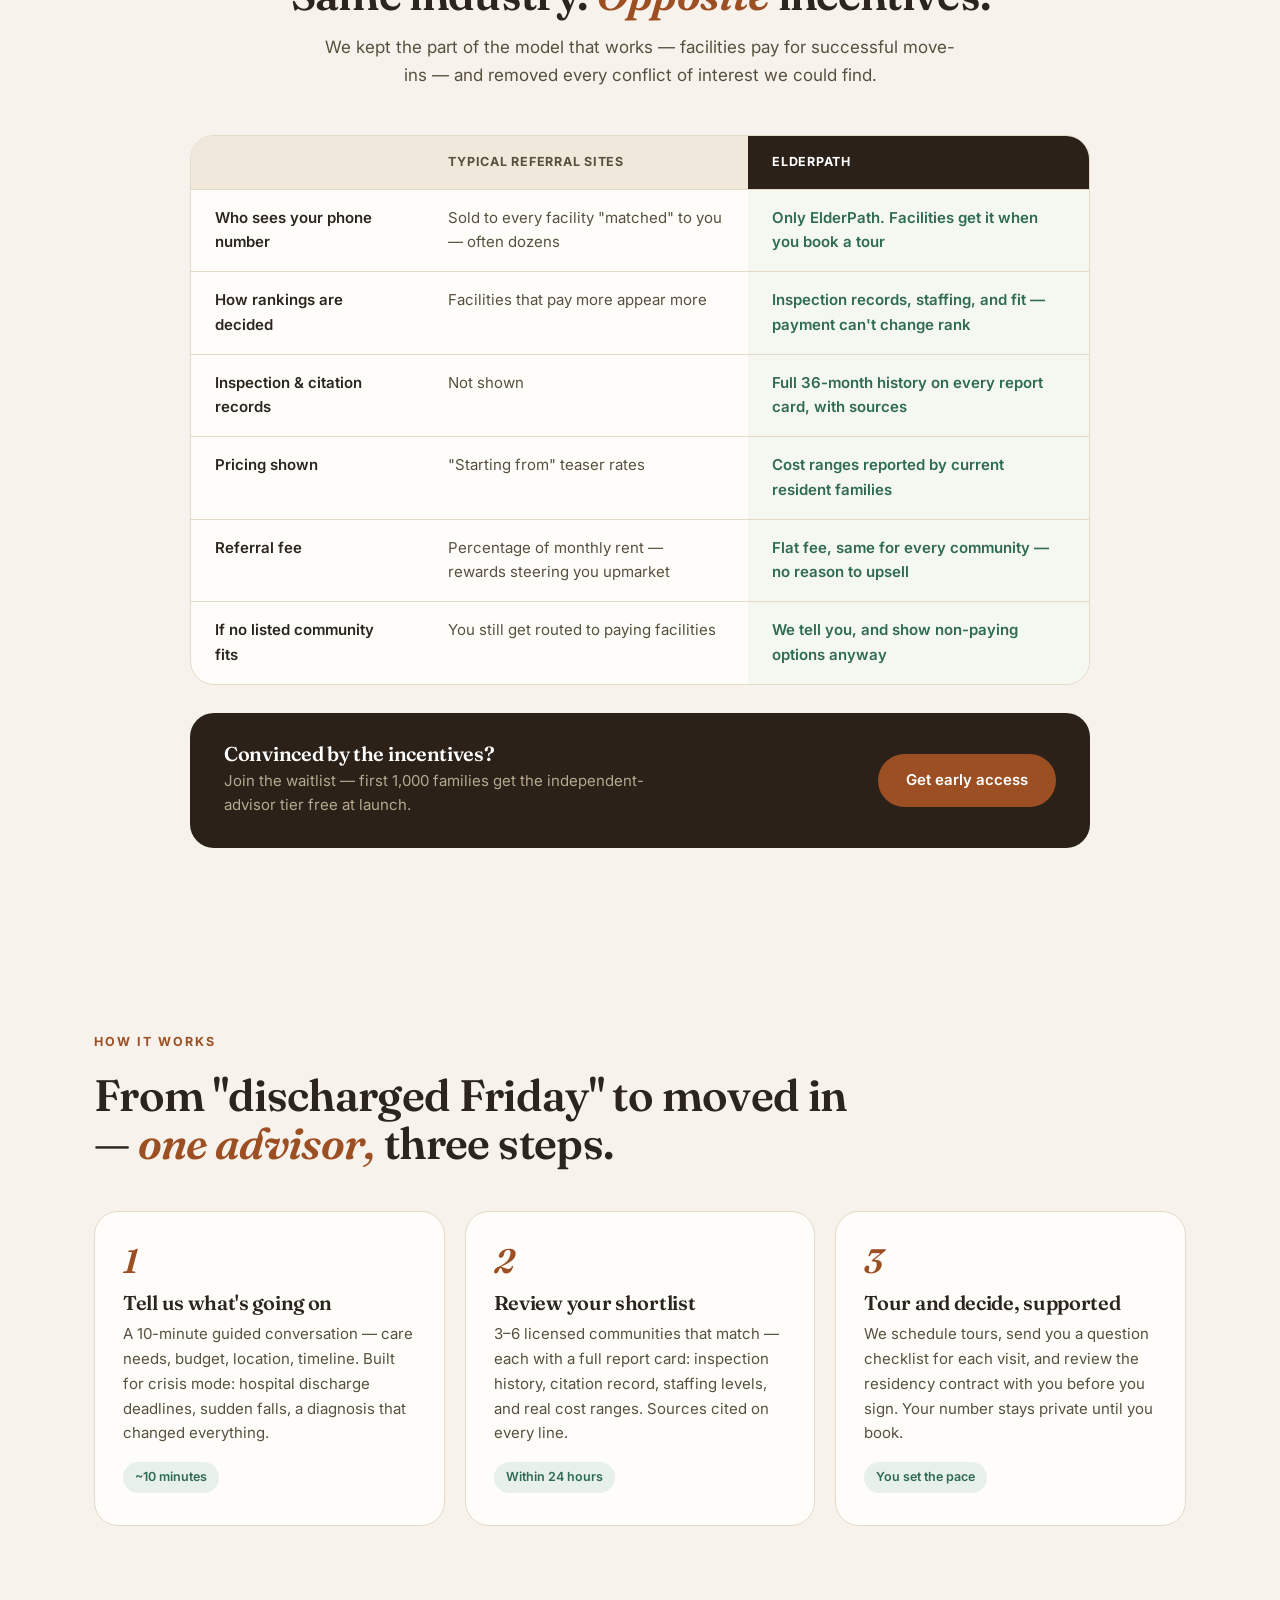
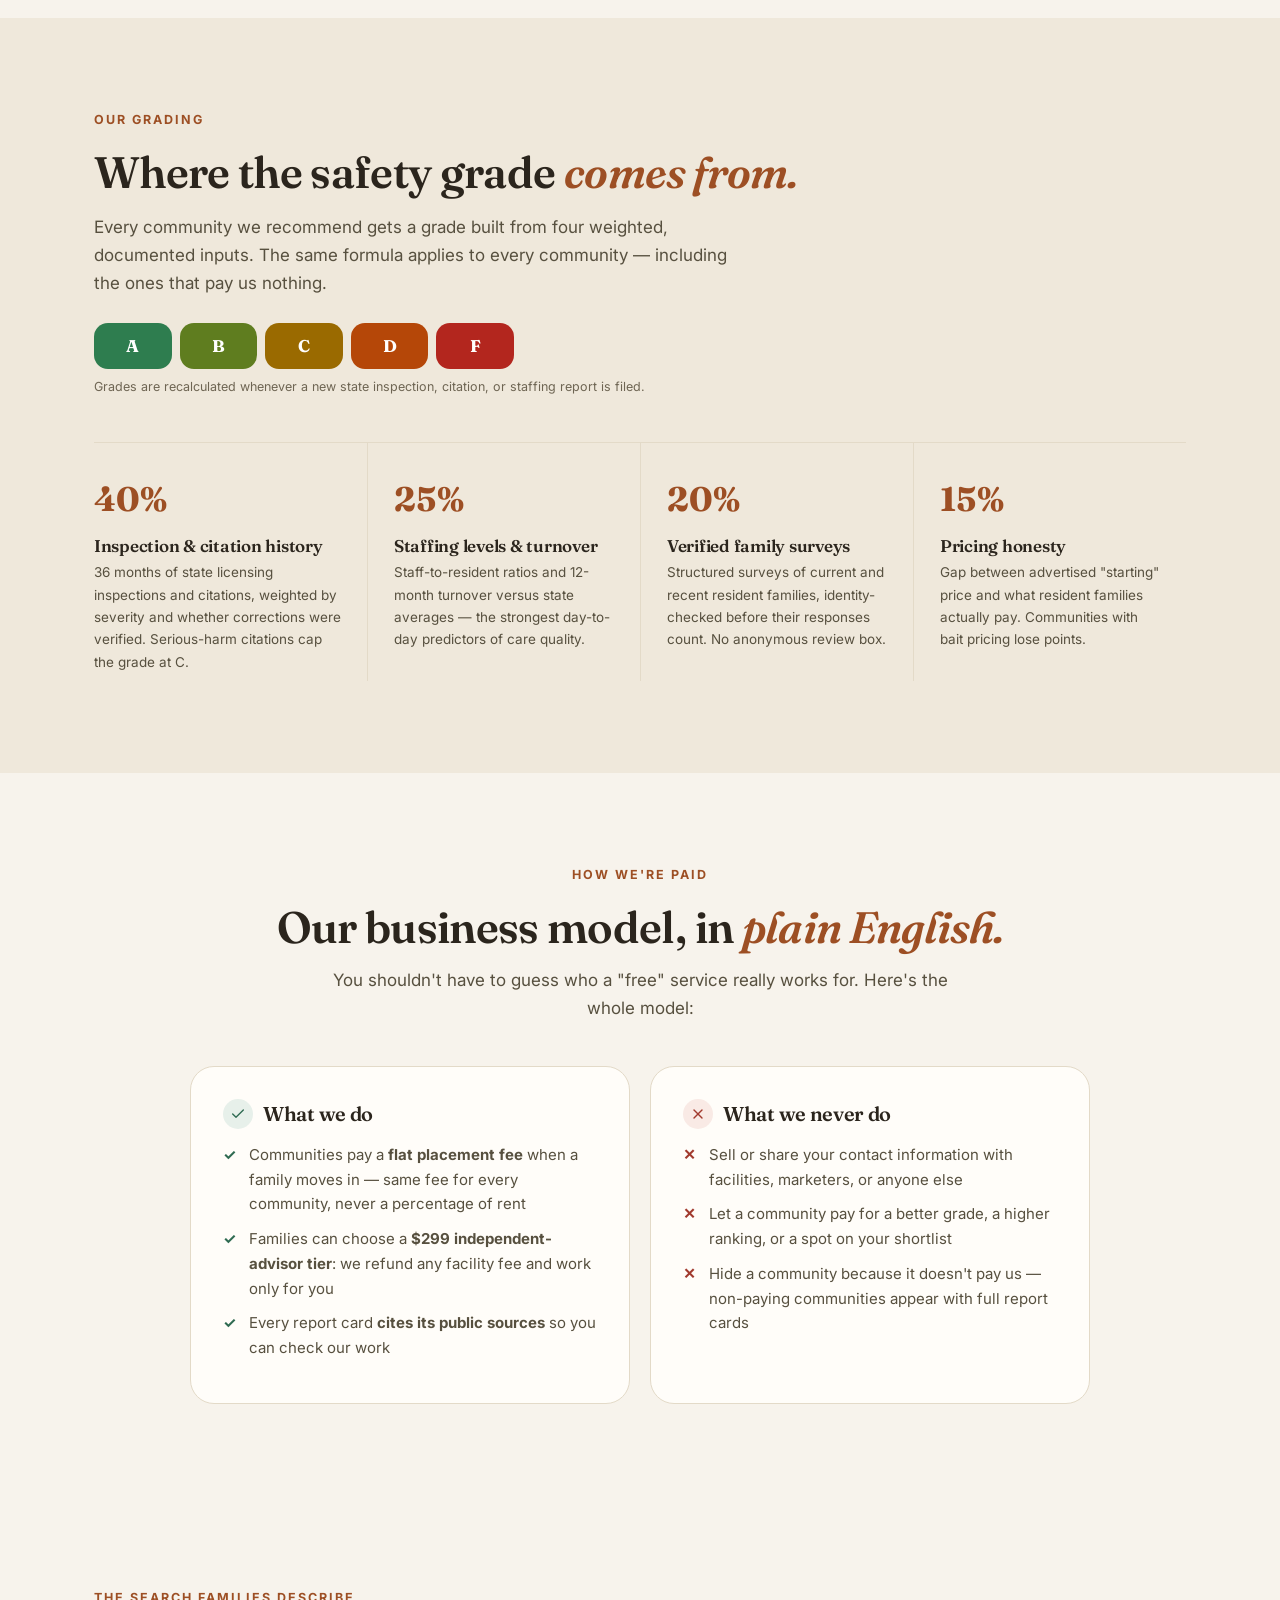
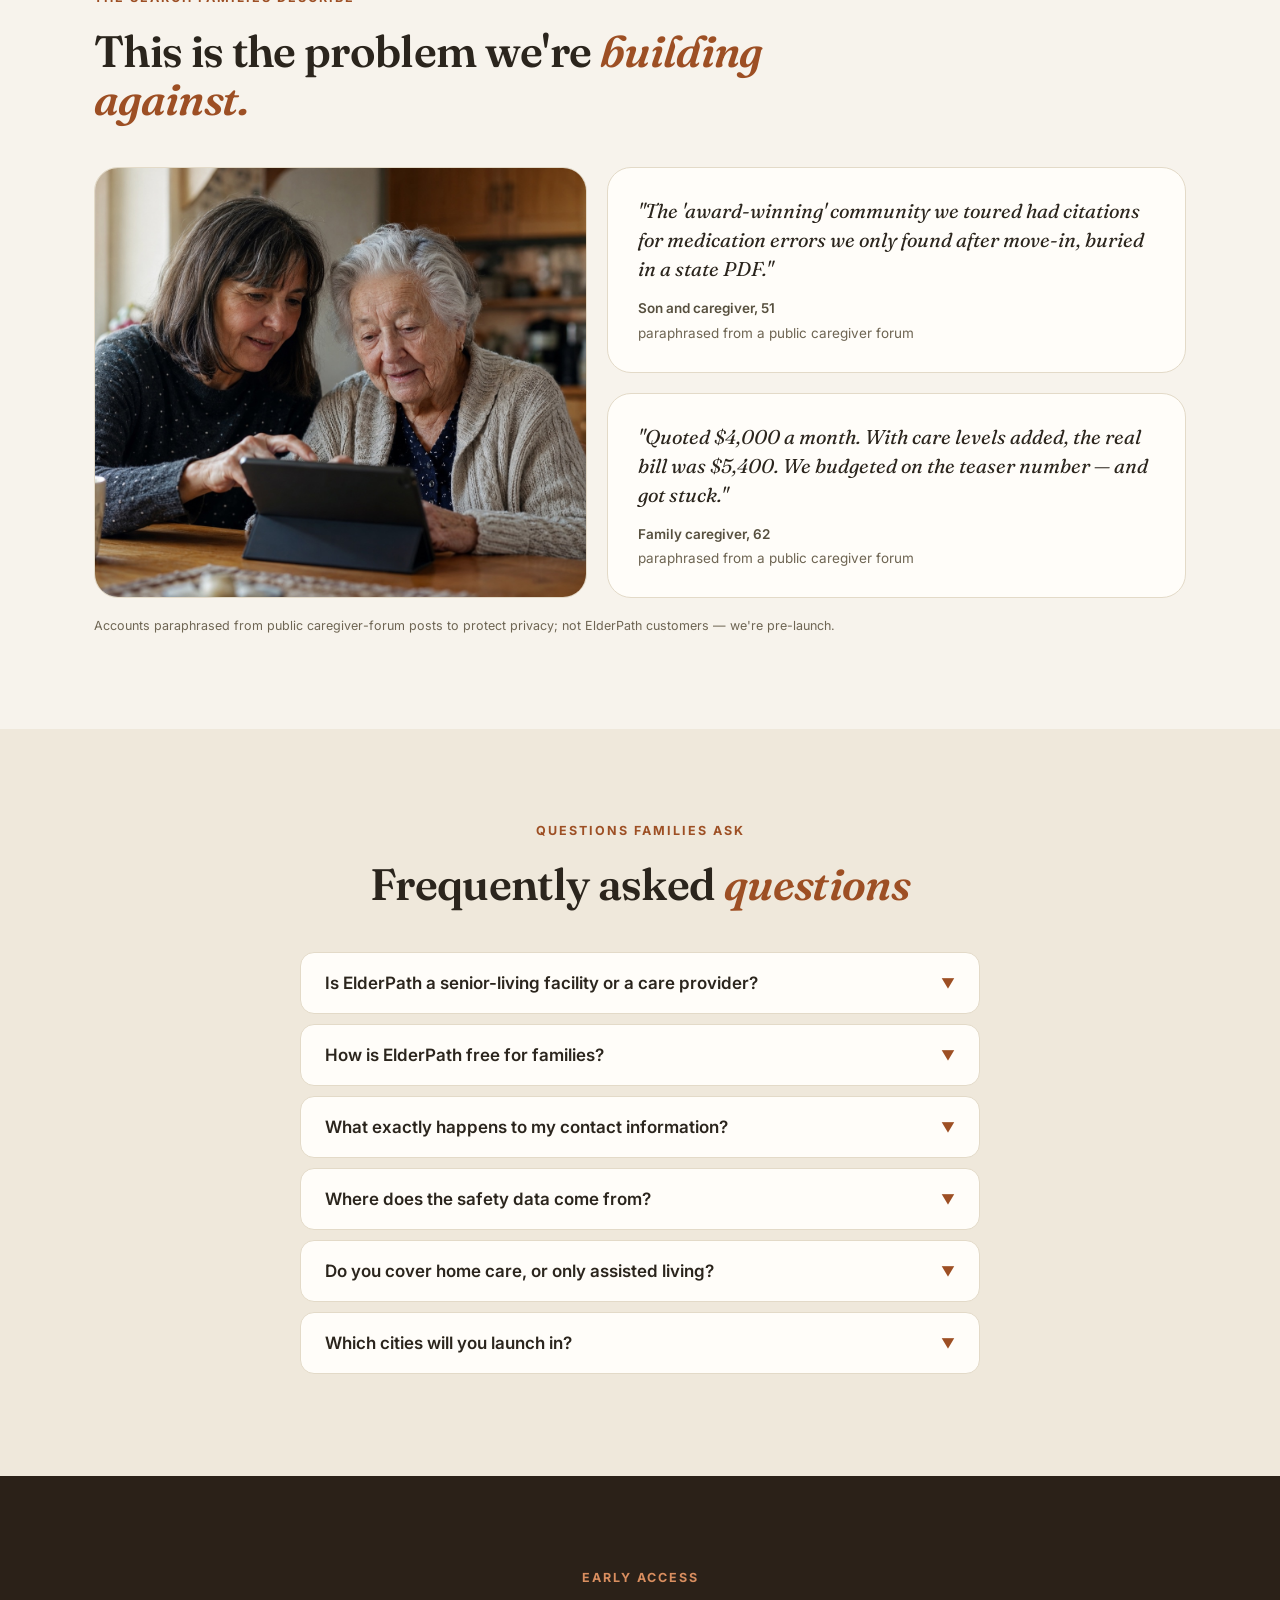
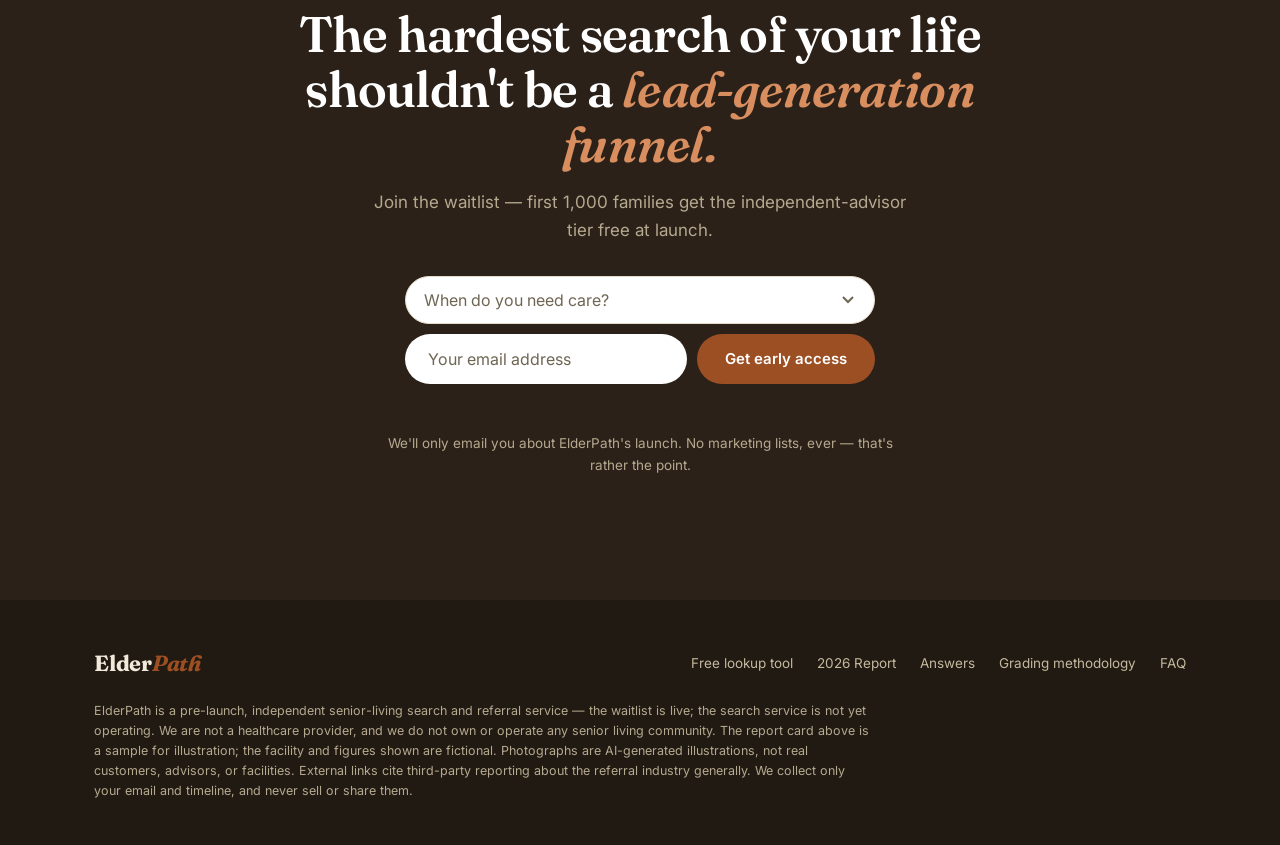
==== commit c698b965: "Hand-crafted native translations (Korean + Spanish), in-place Google Translate read stiff. Replaced " ====
--- a/index.html
+++ b/index.html
@@ -1029,6 +1029,7 @@
   }, { threshold: 0.12 });
   document.querySelectorAll('.reveal').forEach(function (el) { io.observe(el); });
 </script>
+<script src="ui/translations.js" defer></script>
 <script src="ui/i18n.js" defer></script>
 </body>
 </html>
